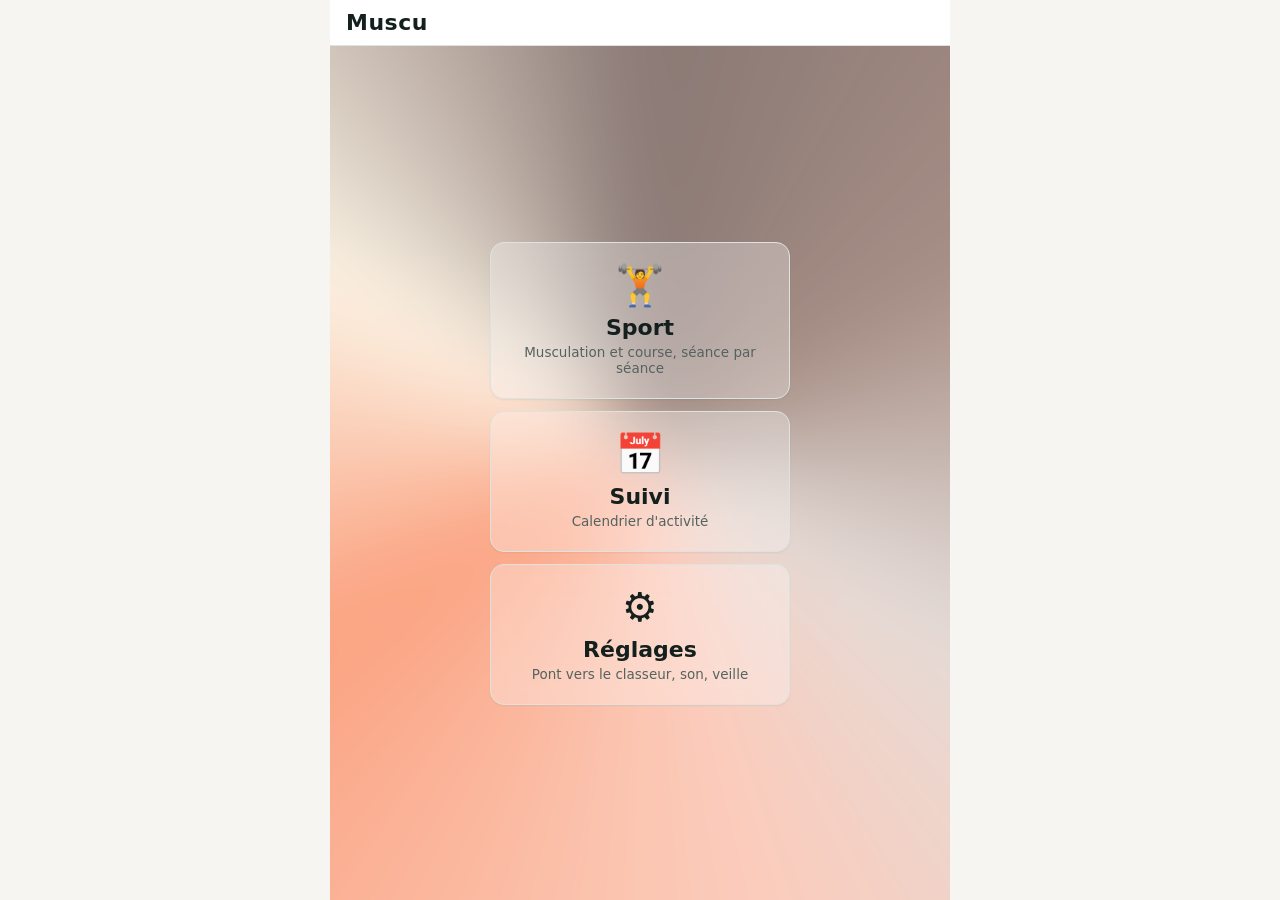
==== index.html @ 0eac5add "Fond vivant sur Sport/Suivi/Reglages, bouton sync anime, rest-pause, vibration validation, renommage" ====
<!DOCTYPE html>
<html lang="fr">
<head>
<meta charset="utf-8">
<meta name="viewport" content="width=device-width, initial-scale=1, viewport-fit=cover, user-scalable=no">
<meta name="theme-color" content="#f6f5f2">
<meta name="mobile-web-app-capable" content="yes">
<meta name="apple-mobile-web-app-status-bar-style" content="black-translucent">
<title>Séance</title>
<link rel="manifest" href="manifest.webmanifest">
<link rel="icon" href="icones/icone.svg" type="image/svg+xml">
<link rel="apple-touch-icon" href="icones/icone-192.png">
<link rel="stylesheet" href="css/style.css">
</head>
<body>

<!-- Menu principal : Sport, Suivi ou Réglages (demande de l'utilisateur le
     16 septembre 2026, Réglages ajouté en troisième carte le 18 septembre
     2026 à la place de l'engrenage). -->
<section id="ecran-menu" class="ecran actif">
  <!-- Fond vivant (22 septembre 2026, demande de l'utilisateur, technique
       reprise d'un CodePen : conic-gradient flouté en rotation lente) : voir
       .fond-vivant dans css/style.css. -->
  <div class="fond-vivant" aria-hidden="true"></div>
  <header class="entete-accueil">
    <h1>Muscu</h1>
  </header>
  <ul class="liste-menu">
    <li><button id="bouton-menu-sport" class="carte-menu">
      <span class="carte-menu-icone" aria-hidden="true">&#127947;&#65039;</span>
      <span class="carte-menu-nom">Sport</span>
      <span class="carte-menu-detail">Musculation et course, séance par séance</span>
    </button></li>
    <li><button id="bouton-menu-suivi" class="carte-menu">
      <span class="carte-menu-icone" aria-hidden="true">&#128197;</span>
      <span class="carte-menu-nom">Suivi</span>
      <span class="carte-menu-detail">Calendrier d'activité</span>
    </button></li>
    <li><button id="bouton-menu-reglages" class="carte-menu">
      <span class="carte-menu-icone" aria-hidden="true">&#9881;&#65039;</span>
      <span class="carte-menu-nom">Réglages</span>
      <span class="carte-menu-detail">Pont vers le classeur, son, veille</span>
    </button></li>
  </ul>
</section>

<!-- Sport : choix du jour (ancien accueil, devenu sous-menu) -->
<section id="ecran-accueil" class="ecran">
  <div class="fond-vivant" aria-hidden="true"></div>
  <header class="barre">
    <button id="bouton-sport-retour" class="icone" aria-label="Retour">&#8592;</button>
    <div class="barre-titre"><span>Sport</span></div>
    <span class="icone" aria-hidden="true"></span>
  </header>

  <!-- Séances en cours : une ligne par jour commencé, chacune avec son propre
       abandon. Reprendre se fait en touchant la carte du jour plus bas. -->
  <div id="reprise" class="reprise" hidden>
    <p class="reprise-titre">Séances en cours</p>
    <div id="reprise-liste"></div>
  </div>

  <ul id="liste-jours" class="liste-jours"></ul>

  <div class="pied-accueil">
    <p id="etat-sync" class="etat-sync"></p>
    <button id="bouton-historique" class="discret">Séances enregistrées</button>
  </div>
</section>

<!-- Suivi : petit menu à six entrées (16 septembre 2026, devenu trop
     grand pour tenir empilé sur un seul écran une fois le sommeil ajouté). -->
<section id="ecran-suivi" class="ecran">
  <div class="fond-vivant" aria-hidden="true"></div>
  <header class="barre">
    <button id="bouton-suivi-retour" class="icone" aria-label="Retour">&#8592;</button>
    <div class="barre-titre"><span>Suivi</span></div>
    <span class="icone" aria-hidden="true"></span>
  </header>
  <ul class="liste-menu liste-menu-petite">
    <li><button id="bouton-suivi-calendrier" class="carte-menu carte-menu-petite">
      <span class="carte-menu-icone" aria-hidden="true">&#128197;</span>
      <span class="carte-menu-nom">Calendrier</span>
    </button></li>
    <li><button id="bouton-suivi-etat" class="carte-menu carte-menu-petite">
      <span class="carte-menu-icone" aria-hidden="true">&#128170;</span>
      <span class="carte-menu-nom">État musculaire</span>
    </button></li>
    <li><button id="bouton-suivi-sommeil" class="carte-menu carte-menu-petite">
      <span class="carte-menu-icone" aria-hidden="true">&#127769;</span>
      <span class="carte-menu-nom">Sommeil</span>
    </button></li>
    <li><button id="bouton-suivi-mensurations" class="carte-menu carte-menu-petite">
      <span class="carte-menu-icone" aria-hidden="true">&#128207;</span>
      <span class="carte-menu-nom">Mensurations</span>
    </button></li>
    <li><button id="bouton-suivi-course" class="carte-menu carte-menu-petite">
      <span class="carte-menu-icone" aria-hidden="true">&#127939;</span>
      <span class="carte-menu-nom">Évolution course</span>
    </button></li>
    <li><button id="bouton-suivi-tonnage" class="carte-menu carte-menu-petite">
      <span class="carte-menu-icone" aria-hidden="true">&#128202;</span>
      <span class="carte-menu-nom">Surcharge progressive</span>
    </button></li>
    <!-- Septième entrée, ajoutée le 17 septembre 2026 (demande de
         l'utilisateur) : envoyer une remarque libre sans passer par un
         exercice ou une fin de séance, seuls endroits qui le permettaient
         jusque-là. Voir #ecran-remarque plus bas. -->
    <li><button id="bouton-suivi-remarque" class="carte-menu carte-menu-petite">
      <span class="carte-menu-icone" aria-hidden="true">&#128172;</span>
      <span class="carte-menu-nom">Remarque</span>
    </button></li>
  </ul>
</section>

<!-- Calendrier : voir rendreCalendrier() dans js/app.js. -->
<section id="ecran-calendrier" class="ecran">
  <header class="barre">
    <button id="bouton-calendrier-retour" class="icone" aria-label="Retour">&#8592;</button>
    <div class="barre-titre"><span>Calendrier</span></div>
    <span class="icone" aria-hidden="true"></span>
  </header>
  <main class="corps">
    <p class="suivi-legende">Type de la première séance enregistrée ce jour-là.</p>
    <div id="calendrier"></div>
  </main>
</section>

<!-- État musculaire, gadget indicatif (pas une mesure) : voir
     rendreEtatMusculaire() dans js/app.js. -->
<section id="ecran-etat-musculaire" class="ecran">
  <header class="barre">
    <button id="bouton-etat-retour" class="icone" aria-label="Retour">&#8592;</button>
    <div class="barre-titre"><span>État musculaire</span></div>
    <span class="icone" aria-hidden="true"></span>
  </header>
  <main class="corps">
    <p class="suivi-legende">Indicatif : récupération forfaitaire depuis la dernière série, pas une mesure.</p>
    <div id="mannequin"></div>
    <div id="mannequin-liste" class="mannequin-liste"></div>
  </main>
</section>

<!-- Sommeil : frise de la nuit en cours de saisie, raisons d'insomnie,
     repères de la journée, vue du mois. Voir rendreSommeil() dans
     js/app.js. Fond dégradé jour (haut) / nuit (bas) propre à cet écran,
     seul endroit de l'appli à s'écarter du fond clair général. -->
<section id="ecran-sommeil" class="ecran">
  <!-- Sans barre ni titre depuis le 17 septembre 2026 (remarque de
       l'utilisateur) : juste le retour, remonté au plus haut de l'écran
       (niveau caméra selfie) et un peu plus grand que .icone ailleurs dans
       l'application (52px contre 44px), flottant sur le dégradé plutôt que
       dans une barre opaque qui aurait coupé le fond en haut. -->
  <button id="bouton-sommeil-retour" class="icone icone-sommeil icone-sommeil-flottant" aria-label="Retour">&#8592;</button>
  <main class="corps corps-sommeil">
    <div class="sommeil-nuit-nav">
      <button id="bouton-sommeil-precedent" class="icone icone-sommeil" aria-label="Nuit précédente">&#8592;</button>
      <span id="sommeil-nuit-titre" class="sommeil-nuit-titre"></span>
      <button id="bouton-sommeil-suivant" class="icone icone-sommeil" aria-label="Nuit suivante">&#8594;</button>
    </div>

    <div id="sommeil-frise" class="sommeil-frise"></div>
    <p class="sommeil-legende">Bleu : sommeil. Toucher un créneau bascule en rouge (insomnie).</p>

    <h2 class="sommeil-sous-titre">Raisons, si insomnie</h2>
    <div id="sommeil-raisons" class="sommeil-raisons"></div>

    <h2 class="sommeil-sous-titre">La journée</h2>
    <div id="sommeil-journee" class="sommeil-journee"></div>

    <h2 class="sommeil-sous-titre">Le mois</h2>
    <div id="sommeil-mois" class="calendrier"></div>
  </main>
</section>

<!-- Mensurations : silhouette de repère, valeurs, photo du jour, comparaison
     entre deux dates. Voir rendreMensurations() dans js/app.js. -->
<section id="ecran-mensurations" class="ecran">
  <header class="barre">
    <button id="bouton-mensurations-retour" class="icone" aria-label="Retour">&#8592;</button>
    <div class="barre-titre"><span>Mensurations</span></div>
    <span class="icone" aria-hidden="true"></span>
  </header>
  <main class="corps">
    <div class="sommeil-nuit-nav">
      <button id="bouton-mensurations-precedent" class="icone" aria-label="Jour précédent">&#8592;</button>
      <span id="mensurations-date-titre" class="sommeil-nuit-titre"></span>
      <button id="bouton-mensurations-suivant" class="icone" aria-label="Jour suivant">&#8594;</button>
    </div>

    <div class="mensurations-corps">
      <!-- Mannequin réaliste (17 septembre 2026, voir MANNEQUIN_AVANT/ARRIERE
           dans js/app.js), avant (repères de mesure) et arrière (silhouette
           seule, la vue de dos demandée par l'utilisateur n'ayant pas de
           mesure qui lui soit propre) rempli par rendreMensurations(). -->
      <div class="mannequin-paire">
        <div class="mannequin-vue">
          <p class="mannequin-vue-titre">Avant</p>
          <div id="mensurations-mannequin-avant"></div>
        </div>
        <div class="mannequin-vue">
          <p class="mannequin-vue-titre">Arrière</p>
          <div id="mensurations-mannequin-arriere"></div>
        </div>
      </div>

      <div id="mensurations-champs" class="mensurations-champs"></div>
    </div>

    <h2 class="suivi-titre">Photo du jour</h2>
    <div id="mensurations-photo" class="mensurations-photo"></div>
    <input id="mensurations-photo-fichier" type="file" accept="image/*" capture="user" hidden>

    <h2 class="suivi-titre">Comparer</h2>
    <div class="mensurations-comparer-choix">
      <select id="mensurations-avant"></select>
      <span aria-hidden="true">&#8594;</span>
      <select id="mensurations-apres"></select>
    </div>
    <div id="mensurations-slider" class="mensurations-slider" hidden>
      <img id="mensurations-slider-avant" alt="Avant">
      <div id="mensurations-slider-apres-bloc" class="mensurations-slider-apres-bloc">
        <img id="mensurations-slider-apres" alt="Après">
      </div>
      <div id="mensurations-slider-poignee" class="mensurations-slider-poignee"></div>
      <div id="mensurations-slider-stats" class="mensurations-slider-stats" hidden></div>
    </div>
    <p id="mensurations-comparer-vide" class="suivi-legende">Il faut une photo à deux dates différentes pour comparer.</p>
  </main>
</section>

<!-- Évolution course : allure (vitesse) et distance par type de sortie,
     dans le temps. Voir rendreEvolutionCourse() dans js/app.js. -->
<section id="ecran-course-evolution" class="ecran">
  <header class="barre">
    <button id="bouton-course-evolution-retour" class="icone" aria-label="Retour">&#8592;</button>
    <div class="barre-titre"><span>Évolution course</span></div>
    <span class="icone" aria-hidden="true"></span>
  </header>
  <main class="corps">
    <p class="suivi-legende">Premier passage de chaque sortie enregistrée sur le téléphone, tous jours de course confondus (J2 et J6 sont le même entraînement).</p>
    <div id="course-evolution-types" class="footing-types"></div>
    <div id="course-evolution-corps"></div>
  </main>
</section>

<!-- Surcharge progressive par muscle (« Tonnage par muscle » jusqu'au
     17 septembre 2026, voir rendreTonnageMuscles() dans js/app.js) :
     mannequin cliquable, même mannequin de face que l'État musculaire, mais
     coloré par écart de charge plutôt que par récupération. -->
<section id="ecran-tonnage-muscles" class="ecran">
  <header class="barre">
    <button id="bouton-tonnage-muscles-retour" class="icone" aria-label="Retour">&#8592;</button>
    <div class="barre-titre"><span>Surcharge progressive</span></div>
    <span class="icone" aria-hidden="true"></span>
  </header>
  <main class="corps">
    <p class="suivi-legende">Écart de charge × répétitions sur la première série de travail, entre le début et la fin de la période. Toucher une zone pour le détail par exercice.</p>
    <!-- Fenêtre choisie plutôt que fixée à 7 jours (demande de l'utilisateur
         le 17 septembre 2026) : sur un programme hebdomadaire, une zone
         entraînée une fois par semaine (jambes) tombait souvent hors d'une
         fenêtre de 7 jours pile et s'affichait à tort comme jamais
         travaillée. Voir tonnagePeriodeJours dans js/app.js. Classe dédiée
         plutôt que .type-course/.footing-types (même style, voir
         .periode-toggle dans style.css) : statiques dès le chargement de la
         page contrairement aux .type-course des écrans de footing/évolution
         course (peuplés par JS au premier rendu de leur écran), les
         partager aurait décalé l'index de tout sélecteur global
         `.type-course` déjà écrit dans tests/test_app.py. -->
    <div id="tonnage-periode" class="periode-toggle" role="group" aria-label="Période">
      <button type="button" class="periode-bouton" data-jours="30">1 mois</button>
      <button type="button" class="periode-bouton" data-jours="182">6 mois</button>
    </div>
    <div id="tonnage-mannequin"></div>
    <div id="tonnage-liste" class="mannequin-liste"></div>
    <div id="tonnage-detail"></div>
  </main>
</section>

<!-- Remarque libre depuis le menu Suivi, ajoutée le 17 septembre 2026
     (demande de l'utilisateur) : mêmes destination (onglet Remarques du
     classeur) et lecture (outils/lire_remarques.py) que la remarque de fin
     de séance (#fin-remarque), mais sans passer par un exercice ni une
     séance entière. Voir rendreRemarque()/envoyerRemarqueSuivi() dans
     js/app.js. -->
<section id="ecran-remarque" class="ecran">
  <header class="barre">
    <button id="bouton-remarque-retour" class="icone" aria-label="Retour">&#8592;</button>
    <div class="barre-titre"><span>Remarque</span></div>
    <span class="icone" aria-hidden="true"></span>
  </header>
  <main class="corps">
    <p class="suivi-legende">Une question, une gêne, une idée pour la prochaine mise à jour : à envoyer directement, sans attendre une séance.</p>
    <label class="champ-large">
      <span>Remarque</span>
      <textarea id="remarque-suivi-champ" class="consigne-champ" rows="5" placeholder="Ce que vous voulez signaler."></textarea>
    </label>
    <button id="bouton-remarque-suivi-envoyer" class="principal grand">Envoyer</button>
    <p id="remarque-suivi-statut" class="message"></p>
  </main>
</section>

<!-- Écran d'ouverture d'une séance de musculation neuve : échauffement et
     conseils avant d'entrer dans le premier exercice (demande de
     l'utilisateur le 16 septembre 2026). Le chrono de séance démarre déjà en
     arrière-plan (demarrerChronoSeance, appelée par commencer()) mais n'est
     pas affiché ici. Sauté à la reprise d'une séance déjà commencée : voir
     commencer() dans js/app.js. -->
<section id="ecran-demarrage" class="ecran">
  <header class="barre">
    <button id="bouton-demarrage-retour" class="icone" aria-label="Retour">&#8592;</button>
    <div class="barre-titre"><span id="demarrage-jour"></span></div>
    <span class="icone" aria-hidden="true"></span>
  </header>
  <main class="corps">
    <h2 id="demarrage-nom" class="demarrage-nom"></h2>
    <div id="demarrage-echauffement" class="echauffement-jour">
      <p class="echauffement-titre">Échauffement, environ 5 min</p>
      <ol id="demarrage-echauffement-liste"></ol>
    </div>
    <button id="bouton-demarrage-commencer" class="principal grand">Commencer</button>
  </main>
</section>

<!-- Séance : un exercice, plein écran -->
<section id="ecran-seance" class="ecran">
  <header class="barre">
    <button id="bouton-quitter" class="icone" aria-label="Retour">&#8592;</button>
    <div class="barre-titre">
      <span id="seance-jour"></span>
      <span id="seance-progression" class="compteur"></span>
    </div>
    <button id="bouton-terminer" class="icone" aria-label="Terminer">&#10003;</button>
  </header>

  <div id="jauge" class="jauge"><div id="jauge-remplie"></div></div>
  <!-- L'estimation grossière du temps restant ("~Xmin restant", texte) a cédé
       la place le 17 septembre 2026 (demande de l'utilisateur) à une jauge
       pilule : même composant que celle de la minuterie de repos
       (.jauge-pilule), mais ici c'est la progression totale de la séance
       (proportionFaite(), la même valeur que #jauge-remplie juste au-dessus,
       en plus visible) — pas le temps de repos, précision explicite de
       l'utilisateur pour ne pas confondre les deux jauges pilule de l'écran.
       Voir rendreJauge() dans js/app.js. Masquée hors musculation (footing,
       gainage), où la notion de séries totales n'a pas de sens. -->
  <div id="ligne-progression" class="ligne-progression" hidden>
    <span class="jauge-pilule jauge-pilule-seance" aria-hidden="true">
      <span id="jauge-seance-remplissage" class="jauge-pilule-remplissage jauge-pilule-remplissage-accent"></span>
    </span>
    <span><span class="jauge-chrono-label">Séance</span> <span id="jauge-chrono"></span></span>
  </div>

  <main class="corps">
    <!-- Minuteur de la séance de gainage et du farmer walk des footings : il
         compte la tenue en cours (45 s, interruptible) puis le repos. Un appui
         l'arrête. Voir lancerMinuteurGainage() dans js/app.js. -->
    <div id="gainage-chrono" class="minuterie gainage-chrono" hidden>
      <span id="gainage-chrono-libelle"></span>
      <span id="gainage-chrono-chiffres" class="minuterie-chiffres">0:45</span>
    </div>

    <div id="bloc-muscu">
      <!-- Le bouton vert d'origine reste dans le DOM (majChronoSeance() le
           tient encore à jour) mais masqué depuis le 16 septembre 2026,
           demande de l'utilisateur : son chiffre fait doublon avec
           #jauge-chrono, qui l'affiche déjà juste au-dessus. Le geste
           pause/reprise (basculerChronoSeance) est repris par
           #ligne-progression, voir plus haut et brancher() dans js/app.js. -->
      <div class="ligne-titre">
        <h2 id="exo-nom"></h2>
        <button id="chrono-seance-demarrer" class="chrono-seance vert" type="button"
                aria-label="Démarrer le chronomètre de séance" hidden>
          <span class="chrono-seance-icone">&#9654;</span>
          <span id="chrono-seance-temps" class="chrono-seance-temps"></span>
        </button>
      </div>

      <!-- Illustration par exercice (17 septembre 2026), voir
           rendreImageExercice() dans js/app.js : masquée quand l'exercice
           n'a pas d'entrée dans IMAGES_EXERCICES. -->
      <div id="exo-image-bloc" class="exo-image-bloc" hidden>
        <img id="exo-image" class="exo-image" alt="">
        <span id="exo-image-generique" class="exo-image-badge" hidden>Photo générique</span>
      </div>

      <div class="etiquettes">
        <span id="exo-muscle" class="etiquette"></span>
        <span id="exo-prescription" class="etiquette"></span>
        <span id="exo-rir" class="etiquette"></span>
      </div>

      <!-- Consigne et minuterie de récupération côte à côte. La minuterie
           reste toujours visible depuis le 12 septembre 2026, en
           transparence (.inactif) quand aucun repos n'est lancé : un appui
           dessus dans cet état lance un repos manuel (utile sur les
           unilatéraux, entre les deux côtés) ; un appui pendant qu'elle
           tourne passe à la suite. Voir minuterieTerminee() et
           lancerMinuterie() dans js/app.js. -->
      <div class="ligne-consigne">
        <details id="exo-consigne-bloc" class="consigne" open>
          <summary>Consigne technique</summary>
          <p id="exo-consigne"></p>
          <textarea id="exo-consigne-champ" class="consigne-champ" rows="3" hidden></textarea>
          <div class="consigne-boutons">
            <button id="bouton-consigne-modifier" class="discret" type="button">Modifier</button>
            <button id="bouton-consigne-enregistrer" class="discret" type="button" hidden>Enregistrer</button>
            <button id="bouton-consigne-annuler" class="discret" type="button" hidden>Annuler</button>
          </div>
        </details>

        <!-- Chiffre plutôt que pilule depuis le 17 septembre 2026 (retour en
             arrière demandé par l'utilisateur, « décompte comme au
             début ») : voir battre() dans js/app.js. La pilule reste seule
             en plein écran (#minuterie-plein-ecran), pas visée par la
             demande. -->
        <div id="minuterie" class="minuterie inactif">
          <span id="minuterie-chiffres" class="minuterie-chiffres"></span>
        </div>
      </div>

      <div class="tableau-titres">
        <span class="col-saisie">Charge</span>
        <span class="col-saisie">Reps</span>
        <span class="col-rir">RIR</span>
        <span class="col-suppr"></span>
        <span class="col-suppr"></span>
      </div>
      <ol id="series" class="series"></ol>

      <button id="bouton-serie" class="ajouter">+ Ajouter une série</button>

      <div class="tonnage">
        <span>Tonnage <strong id="tonnage-actuel">0</strong></span>
        <span id="tonnage-compare" class="compare"></span>
      </div>
    </div>

    <div id="bloc-footing" hidden>
      <h2 id="footing-nom">Footing</h2>

      <div id="footing-types" class="footing-types"></div>

      <div id="echauffement-footing" class="echauffement-jour">
        <p class="echauffement-titre">Avant de partir</p>
        <ol id="echauffement-footing-liste"></ol>
      </div>

      <!-- Un ou plusieurs passages du type choisi, chacun avec ses propres
           chiffres (demande de l'utilisateur le 8 septembre 2026 : pouvoir
           faire plusieurs passages en Incliné à des charges différentes dans
           la même séance). Rempli par rendreCyclesCourse() dans js/app.js. -->
      <div id="footing-cycles"></div>
      <button id="bouton-cycle-ajouter" class="ajouter" type="button">+ Ajouter un passage</button>
    </div>

    <!-- Séance de gainage optionnelle, depuis le 11 septembre 2026 : quatre
         catégories, un mouvement au choix dans chacune. Rempli par
         rendreSeanceGainage() dans js/app.js, à partir de CATEGORIES_GAINAGE. -->
    <div id="bloc-gainage" hidden>
      <h2>Gainage</h2>
      <p class="gainage-legende">Interférence avec les muscles de la course. Vert : faible. Rouge : élevée.</p>
      <div class="gainage-degrade" aria-hidden="true"></div>
      <p class="gainage-note">Arrêter la série dès que la position se dégrade, pas à la brûlure ni à la fin du minuteur : 20 secondes correctes valent mieux que 45 avec le dos creusé. Progression : 2 à 3 semaines aux valeurs de départ, puis 5 à 10 s de plus sur les tenues, 2 répétitions de plus sur le reste, charge ou distance sur le farmer walk.</p>
      <div class="gainage-duree-reglage">
        <span>Durée de tenue</span>
        <button id="gainage-duree-moins" type="button" class="icone" aria-label="Réduire la durée de tenue">&minus;</button>
        <span id="gainage-duree-valeur"></span>
        <button id="gainage-duree-plus" type="button" class="icone" aria-label="Augmenter la durée de tenue">+</button>
      </div>
      <div id="gainage-categories"></div>
    </div>
  </main>

  <nav class="navigation">
    <button id="bouton-precedent" class="nav">&#8592; Exercice</button>
    <button id="bouton-suivant" class="nav">Exercice &#8594;</button>
  </nav>
</section>

<!--
  Champ d'amorce du clavier virtuel. Permanent dans le DOM depuis le
  chargement, invisible mais focusable : c'est lui qu'on focalise en premier
  au sein d'un geste utilisateur pour faire ouvrir le clavier, avant de passer
  la main au vrai champ de saisie. Voir focaliserProchaineSerie dans app.js.
  Ne jamais lui mettre display:none ni visibility:hidden, qui le rendraient
  infocusable et annuleraient tout le mécanisme.
-->
<input id="amorce-clavier" class="amorce-clavier" type="text"
       inputmode="decimal" tabindex="-1" aria-hidden="true">

<!-- Vague de couleur au démarrage d'une séance, demande de l'utilisateur le
     16 septembre 2026 : voir lancerAnimationDemarrage() dans js/app.js. -->
<div id="vague-demarrage" class="vague-demarrage" aria-hidden="true"></div>

<!-- Écart de tonnage avec la même série la semaine passée, affiché 2 s après
     chaque série validée (demande de l'utilisateur le 16 septembre 2026) :
     voir afficherComparaisonTonnage() dans js/app.js. -->
<div id="comparaison-tonnage" class="comparaison-tonnage" hidden></div>

<!-- Minuterie de récupération plein écran, reprise le 16 septembre 2026
     (abandonnée le 27 août 2026 faute de tenir sous le clavier virtuel une
     fois ouvert). Ne remplace #minuterie que sur les 80% premiers d'un
     repos actif : le bandeau compact reprend la main dans les 20% de temps
     restant (préparer la série suivante avant la fin, sans attendre le
     dernier moment) et reste seul visible en transparence hors de tout
     repos, pour garder le geste qui en lance un manuel sur un unilatéral.
     Voir lancerMinuterie(), battre() et minuterieTerminee() dans
     js/app.js. -->
<div id="minuterie-plein-ecran" class="minuterie-plein-ecran" hidden>
  <!-- Anneau qui se réduit (18 septembre 2026, demande de l'utilisateur :
       « pas en rouge, en vert dégradé progressif », « schéma de montre
       cercle qui se réduit ») : remplace l'ancienne jauge pilule linéaire.
       Le chiffre ordinaire et celui du bilan partagent le même cercle,
       jamais visibles ensemble (rendreBilanMinuterie() bascule l'un contre
       l'autre) — voir battre() dans js/app.js pour l'anneau lui-même. -->
  <div class="minuterie-cercle">
    <svg class="minuterie-anneau" viewBox="0 0 100 100" aria-hidden="true">
      <defs>
        <linearGradient id="degrade-repos-plein" x1="0%" y1="100%" x2="100%" y2="0%">
          <stop offset="0%" class="anneau-arret-fin"></stop>
          <stop offset="100%" class="anneau-arret-debut"></stop>
        </linearGradient>
      </defs>
      <circle class="minuterie-anneau-fond" cx="50" cy="50" r="45"></circle>
      <circle id="minuterie-plein-ecran-anneau-progres" class="minuterie-anneau-progres"
              cx="50" cy="50" r="45" stroke="url(#degrade-repos-plein)"></circle>
    </svg>
    <p id="minuterie-plein-ecran-chiffres" class="minuterie-chiffres-cercle"></p>
    <p id="minuterie-bilan-chiffres" class="minuterie-chiffres-cercle" hidden></p>
  </div>
  <div id="minuterie-plein-ecran-bilan" class="minuterie-bilan" hidden>
    <p id="minuterie-bilan-tonnage" class="minuterie-bilan-tonnage" hidden></p>
    <p id="minuterie-bilan-suivant" class="minuterie-bilan-suivant" hidden></p>
    <p id="minuterie-bilan-consigne" class="minuterie-bilan-consigne" hidden></p>
  </div>
</div>

<!-- Fin de séance -->
<section id="ecran-fin" class="ecran">
  <header class="barre">
    <button id="bouton-fin-retour" class="icone" aria-label="Retour">&#8592;</button>
    <div class="barre-titre"><span>Séance terminée</span></div>
    <span class="icone"></span>
  </header>
  <main class="corps">
    <div id="fin-resume" class="resume"></div>

    <!-- Remarque libre de fin de séance, ajoutée le 8 septembre 2026 : elle
         part dans le classeur avec la séance (onglet Remarques), pour que le
         développeur la lise en dehors de l'application et en tienne compte
         dans les évolutions. Liée à seance.remarque, enregistrée à la frappe
         comme le reste de la séance en cours. -->
    <label class="champ-large">
      <span>Remarques</span>
      <textarea id="fin-remarque" class="consigne-champ" rows="3" placeholder="Douleur, gêne, idée d'amélioration, ce que vous voulez signaler pour la prochaine mise à jour de l'application."></textarea>
    </label>

    <!-- Blessure du jour, ajoutée le 9 septembre 2026 : elle part dans une
         page à part du classeur (onglet Blessures), avec la date, la série
         concernée et sa description. Distincte de la remarque, qui s'adresse
         au développeur : celle-ci suit le corps dans le temps. La liste des
         exercices de la séance est proposée en suggestions, sans interdire
         d'écrire autre chose (une douleur peut ne tenir à aucune série). -->
    <label class="champ-large">
      <span>Blessure ou douleur</span>
      <input id="fin-blessure-serie" list="fin-blessure-exercices" type="text"
             placeholder="Série concernée, par exemple Curl marteau série 3">
      <datalist id="fin-blessure-exercices"></datalist>
      <textarea id="fin-blessure-texte" class="consigne-champ" rows="2" placeholder="Ce que vous avez ressenti, où, à quel moment. Laissez vide s'il n'y a rien à signaler."></textarea>
    </label>

    <!-- Signale les exercices restés sans aucune série validée, sans jamais
         empêcher l'envoi : une séance écourtée est une séance, et l'oubli
         d'un exercice se voit mieux ici qu'une fois le classeur rempli.
         Rempli par preparerEcranFin() dans js/app.js. -->
    <p id="fin-alerte" class="alerte-incomplete" hidden></p>

    <!-- Bouton animé (23 septembre 2026, demande de l'utilisateur, lien
         CodePen fourni — "download button animation" de Denis Pasko) :
         technique reprise (anneau qui tourne pendant l'envoi, coche à la
         fin), pas le code lui-même, qui dépend de GSAP et de plusieurs
         plugins payants (CustomEase, DrawSVG) incompatibles avec une PWA
         hors ligne sans build. Voir .bouton-sync dans css/style.css et
         enregistrerEtSynchroniser() dans js/app.js pour la bascule des
         classes .envoi/.envoye. -->
    <button id="bouton-enregistrer" type="button" class="bouton-sync">
      <span class="bouton-sync-cercle" aria-hidden="true">
        <svg class="bouton-sync-anneau" viewBox="0 0 40 40">
          <circle class="bouton-sync-anneau-trace" cx="20" cy="20" r="16"></circle>
        </svg>
        <span class="bouton-sync-icone">&#8595;</span>
        <span class="bouton-sync-check">&#10003;</span>
      </span>
      <span id="bouton-enregistrer-texte" class="bouton-sync-texte">Synchronisation</span>
    </button>
    <p id="fin-message" class="message"></p>
  </main>
</section>

<!-- Réglages -->
<section id="ecran-reglages" class="ecran">
  <div class="fond-vivant" aria-hidden="true"></div>
  <header class="barre">
    <button id="bouton-reglages-retour" class="icone" aria-label="Retour">&#8592;</button>
    <div class="barre-titre"><span>Réglages</span></div>
    <span class="icone"></span>
  </header>
  <main class="corps">
    <label class="champ-large">
      <span>Adresse du pont vers le classeur</span>
      <input id="reglage-pont" type="url" inputmode="url" placeholder="https://script.google.com/macros/s/.../exec">
      <small>Déployez <code>appsscript/Code.gs</code> depuis le classeur, puis collez ici l'adresse du déploiement.</small>
    </label>
    <label class="champ-large">
      <span>Mot de passe du pont</span>
      <input id="reglage-secret" type="text" autocomplete="off" placeholder="celui inscrit dans le script">
    </label>
    <label class="champ-large">
      <span>Dégradé de l'accueil</span>
      <select id="reglage-degrade-accueil">
        <option value="desert">Desert Bloom</option>
        <option value="horizon">Horizon Shift</option>
        <option value="voltage">Quiet Voltage</option>
        <option value="filtered">Filtered Reality</option>
        <option value="cosmic">Cosmic Ink</option>
      </select>
    </label>
    <label class="bascule">
      <input id="reglage-son" type="checkbox" checked>
      <span>Signal sonore en fin de récupération</span>
    </label>
    <label class="bascule">
      <input id="reglage-vibration" type="checkbox" checked>
      <span>Vibration en fin de récupération</span>
    </label>
    <label class="bascule">
      <input id="reglage-notification" type="checkbox">
      <span>Notification système en fin de récupération
        <small>Pour l'entendre même hors de l'application (écran verrouillé,
        autre appli ouverte). Demande une autorisation à part.</small>
      </span>
    </label>
    <label class="bascule">
      <input id="reglage-veille" type="checkbox" checked>
      <span>Garder l'écran allumé pendant la séance</span>
    </label>
    <label class="bascule">
      <input id="reglage-clavier-recup" type="checkbox" checked>
      <span>Garder le clavier ouvert pendant la récupération
        <small>Seule façon d'être prêt à saisir dès la fin du compte à rebours,
        mais le clavier occupe le bas de l'écran pendant tout le repos.</small>
      </span>
    </label>
    <button id="bouton-tester-pont" class="discret">Tester le pont</button>
    <p id="reglages-message" class="message"></p>
    <hr>
    <button id="bouton-exporter" class="discret">Exporter les séances (JSON)</button>
    <button id="bouton-nettoyer-historique" class="discret">Ne garder que les séances d'aujourd'hui</button>
    <p class="note" id="note-programme"></p>
  </main>
</section>

<!-- Historique -->
<section id="ecran-historique" class="ecran">
  <header class="barre">
    <button id="bouton-historique-retour" class="icone" aria-label="Retour">&#8592;</button>
    <div class="barre-titre"><span>Séances enregistrées</span></div>
    <span class="icone"></span>
  </header>
  <main class="corps">
    <div id="liste-historique"></div>
  </main>
</section>

<script src="js/app.js"></script>
</body>
</html>
---- css/style.css ----
/* Interface de salle, mode clair depuis le 16 septembre 2026 (demande de
   l'utilisateur, direction "sortie standard" du protocole impeccable.style,
   barre de finition Strava — voir PRODUCT.md, Brand Commitments) : neutres
   chauds plutôt que blanc pur, un seul accent teal repris de l'identité
   existante, cibles larges pour des doigts moites, chiffres lisibles à bout
   de bras posé au sol. Remplace le fond sombre d'origine ; tout le contraste
   ci-dessous est mesuré (WCAG) contre ces trois fonds précisément, jamais
   estimé à l'œil. */

:root {
  --fond: #f6f5f2;
  --fond-carte: #ffffff;
  --fond-champ: #eef0ee;
  --trait: #dde3e0;
  --texte: #14201d;
  --texte-faible: #55625f;
  /* Palette d'accent retouchée le 17 septembre 2026 (demande de l'utilisateur,
     "plus clair, moins saturé", déclenchée par l'État musculaire mais
     appliquée à l'ensemble : toutes les couleurs vives ci-dessous passent par
     les mêmes variables). Saturation -16, luminosité +1,5 à +6 selon la marge
     disponible sur chacune : au-delà, au moins une des trois teintes tombait
     sous le seuil WCAG AA (4,5:1) contre l'un des trois fonds de
     l'application (--fond, --fond-carte, --fond-champ, le plus sombre des
     trois et donc le plus contraignant) — la palette d'origine était déjà
     calculée au plus juste, tout adoucissement supplémentaire s'y heurte.
     Marge de sécurité gardée : ≥ 4,55:1 partout, pas seulement ≥ 4,5. */
  --accent: #226059;
  --accent-clair: #1d7871;
  --hausse: #307940;
  --baisse: #9b5e22;
  --danger: #ba3e36;
  /* Fond de la minuterie de repos, vert depuis le 18 septembre 2026 (demande
     de l'utilisateur : « il ne doit pas être en rouge, mais en vert ») :
     avant cette date, un bordeaux dédié (voir le commit "Minuterie rouge
     pleine taille" puis « différencie les deux rouges », 17 septembre 2026)
     distinguait le repos de --danger, mélangés à l'origine sur un même
     rouge. Même besoin de distinction, résolu autrement : le vert ne
     partage déjà aucune des teintes d'alerte de l'application. Contraste
     texte blanc : 7,9:1. */
  --repos: #1d5c3a;
  /* Anneau qui se réduit sur le repos plein écran, même jour, même demande
     (« vert dégradé progressif », « cercle qui se réduit ») : deux verts
     plus vifs que le fond `--repos` pour rester lisibles dessus, en
     dégradé le long du tracé plutôt qu'une teinte plate. Décoratif, sans
     texte dessus : pas de contrainte WCAG à calculer ici. */
  --repos-anneau: #5fe0a0;
  --repos-anneau-fin: #2f9d63;
  /* Troisième couleur des repères de mensurations (16 septembre 2026,
     bras — torse et jambes réutilisent --accent et --baisse) : contraste
     recalculé comme le reste de la palette le 17 septembre 2026. */
  --mesure-bras: #8050cb;
  /* Échelle dédiée à l'État musculaire (17 septembre 2026, demande de
     l'utilisateur : « tu n'as pas changé les couleurs », puis « rouge
     orange-jaune et vert ») : quatre teintes pastel bien distinctes de
     --danger/--baisse/--hausse (qui restent au service des vraies alertes
     et des comparaisons), pas seulement une variante plus douce des mêmes
     trois. Texte sombre (--texte) sur les quatre plutôt que blanc : le jaune
     n'offre pas assez de contraste avec du blanc, autant garder un seul
     traitement de texte pour les quatre plutôt qu'un cas particulier.
     Contraste avec --texte : 5,6:1 (fatigue) à 14,4:1 (repos). */
  --muscu-fatigue: #e57373;
  --muscu-charge: #ffb74d;
  --muscu-recuperation: #fff176;
  --muscu-pret: #81c784;
  /* Fond des champs d'une série, selon son tonnage face à la même série la
     semaine passée (voir appliquerCouleurTonnage). Le vert reprend --hausse,
     le rouge --baisse, en lavis pâle : le texte assombri au-dessus reste le
     porteur du contraste, ce fond n'est qu'un repère visuel. RGB à la main
     (pas de rgb() imbriquant une var() dans ce moteur CSS) : à retoucher au
     prochain ajustement de --hausse/--baisse. */
  --tonnage-hausse-fond: rgba(48, 121, 64, .14);
  --tonnage-hausse-bord: rgba(48, 121, 64, .45);
  --tonnage-baisse-fond: rgba(155, 94, 34, .14);
  --tonnage-baisse-bord: rgba(155, 94, 34, .45);
  --marge: 16px;
  /* Échelle de rayons plutôt que des valeurs au cas par cas : la feuille
     mélangeait 4, 9, 12 et 20px sans logique. Angles adoucis au passage,
     le 27 août 2026. `--rayon-grand` (22px, la feuille plein écran de la
     minuterie) a disparu le même jour avec cette feuille, remplacée par un
     bandeau compact ; deux crans suffisent à ce qui reste. */
  --rayon-petit: 10px;    /* champs de saisie, petits boutons */
  --rayon: 14px;          /* cartes, boutons pleine largeur */
  --rayon-plein: 999px;   /* pastilles */
  /* Une seule transition existait dans toute l'application (la jauge de
     progression). Assez rapide pour ne pas retarder un geste en salle, mais
     de quoi éviter les changements d'état abrupts. */
  --transition: .15s ease;
}

* { box-sizing: border-box; -webkit-tap-highlight-color: transparent; }

html, body {
  margin: 0;
  height: 100%;
  background: var(--fond);
  color: var(--texte);
  font-family: system-ui, -apple-system, "Segoe UI", Roboto, sans-serif;
  overscroll-behavior: none;
}

body { display: flex; flex-direction: column; }

.ecran { display: none; flex-direction: column; height: 100%; }
.ecran.actif { display: flex; }

/* ---------- Barres ---------- */

.barre, .entete-accueil {
  display: flex;
  align-items: center;
  gap: 8px;
  padding: calc(env(safe-area-inset-top) + 10px) var(--marge) 10px;
  background: var(--fond-carte);
  border-bottom: 1px solid var(--trait);
  flex: none;
}

.entete-accueil { justify-content: space-between; }
.entete-accueil h1 { font-size: 22px; margin: 0; letter-spacing: .5px; }

.barre-titre {
  flex: 1;
  display: flex;
  align-items: baseline;
  justify-content: center;
  gap: 10px;
  font-weight: 600;
  font-size: 15px;
  min-width: 0;
}

.barre-titre span:first-child {
  overflow: hidden;
  text-overflow: ellipsis;
  white-space: nowrap;
}

.compteur { color: var(--texte-faible); font-variant-numeric: tabular-nums; font-weight: 500; }

.icone {
  flex: none;
  width: 44px;
  height: 44px;
  border: 0;
  border-radius: var(--rayon);
  background: transparent;
  color: var(--texte);
  font-size: 22px;
  line-height: 1;
  cursor: pointer;
}
.icone:active { background: var(--fond-champ); }

.jauge { height: 3px; background: var(--trait); flex: none; }
#jauge-remplie { height: 100%; width: 0; background: var(--accent-clair); transition: width .25s; }

.ligne-progression {
  display: flex;
  align-items: center;
  /* Espace avant "Séance" égal à la marge de gauche (demande de
     l'utilisateur le 18 septembre 2026, « bulle plus grande, jusqu'à
     séance, avec le même espace que sa distance avec le bord gauche ») :
     `justify-content: space-between` laissait tout l'espace restant vide
     entre la pilule (largeur fixe) et le texte, plutôt que de le donner à
     la pilule elle-même. */
  gap: var(--marge);
  padding: 6px var(--marge) 8px;
  background: var(--fond-carte);
  border-bottom: 1px solid var(--trait);
  flex: none;
  font-size: 12.5px;
  color: var(--texte-faible);
  /* Toute la ligne reprend le geste pause/reprise du bouton vert masqué
     (voir index.html, brancher() dans js/app.js) : cible large plutôt que
     le seul chiffre à droite. */
  cursor: pointer;
  touch-action: manipulation;
}
.ligne-progression[hidden] { display: none; }
#jauge-chrono { font-variant-numeric: tabular-nums; font-weight: 600; color: var(--texte); }
/* Étiquette ajoutée le 17 septembre 2026 (remarque de l'utilisateur) : ce
   chiffre compte la séance entière depuis son début, pas le repos --
   confusion plausible depuis que le repos a perdu son propre chiffre au
   profit d'une jauge (voir .jauge-pilule) : ce chrono-ci devenait le seul
   nombre visible sur l'écran d'exercice. */
.jauge-chrono-label { font-weight: 400; color: var(--texte-faible); }

/* ---------- Corps défilant ---------- */

.corps {
  flex: 1;
  overflow-y: auto;
  padding: var(--marge);
  padding-bottom: 32px;
  -webkit-overflow-scrolling: touch;
}

/* ---------- Menu principal (Sport / Suivi) ---------- */

.liste-menu {
  list-style: none;
  margin: 0;
  padding: var(--marge);
  flex: 1;
  display: flex;
  flex-direction: column;
  gap: 12px;
}
/* Les deux cartes du tout premier écran (Sport / Suivi) flottaient en haut
   de tout l'espace disponible, tenu à bout de bras par `.liste-menu { flex:
   1 }` : une fois posées, il ne restait qu'un grand vide en dessous plutôt
   qu'une composition centrée. Repéré par l'utilisateur le 16 septembre
   2026. Centré sur les deux axes et resserré (300px) pour ne plus courir
   bord à bord de l'écran, plus proche des menus d'app type Strava demandés
   comme référence ; scopé à #ecran-menu pour ne pas toucher le sous-menu
   Suivi (.liste-menu-petite), qui garde volontairement sa pleine largeur.
   Centrage horizontal par marges (`margin-inline: auto`) plutôt que par
   `align-items: center` sur `.liste-menu` : à l'essai, ce dernier casse la
   largeur en pourcentage des cartes (chacune revient à sa largeur de
   contenu au lieu de 100 %, inégale entre « Sport » et « Suivi »). */
/* Dégradé dynamique de la page d'accueil, demande de l'utilisateur le
   17 septembre 2026 (vertical, dérivé doux de --fond, voir versions
   précédentes dans l'historique git), remplacé le 22 septembre 2026 par un
   « fond vivant » technique reprise d'un CodePen (Vanessa Victorino,
   "Living Palette System", conic-gradient flouté en rotation) : `.fond-
   vivant` est une couche à part plutôt qu'un `background` sur `#ecran-menu`
   lui-même, la rotation demandant un `transform` que `background-position`
   ne permet pas. `filter: blur()` adoucit tout, l'en-tête et les cartes
   restant opaques (`--fond-carte`) au-dessus : la lisibilité du texte n'est
   pas concernée, comme pour l'ancien dégradé. Coupé sous
   prefers-reduced-motion, comme le reste des animations de l'application.

   Cinq palettes du CodePen d'origine, sélectionnables, deuxième demande le
   même jour (« switch pour choisir entre les 5 propositions », défaut
   Desert Bloom) : reprises telles quelles cette fois, pas la palette
   pastel déjà en place de l'essai précédent. `--fv1` à `--fv6` par palette,
   choisies via un attribut `data-degrade` sur `<html>` plutôt qu'une
   variable unique : `.fond-vivant` n'a besoin de connaître que les six noms
   de variable, jamais les couleurs, `appliquerDegradeAccueil()` (js/app.js)
   ne fait que poser l'attribut depuis `reglages.degradeAccueil`. Premier et
   dernier arrêt du dégradé identiques (`--fv1` répété en fin de liste) pour
   que la boucle ne montre pas de couture au raccord. */
:root, [data-degrade="desert"] {
  --fv1: #3E2723; --fv2: #6D4C41; --fv3: #D7CCC8;
  --fv4: #FFAB91; --fv5: #FF7043; --fv6: #FFF3E0;
}
[data-degrade="horizon"] {
  --fv1: #0B132B; --fv2: #1C2541; --fv3: #3A506B;
  --fv4: #5BC0BE; --fv5: #F4F4F4; --fv6: #FF6B6B;
}
[data-degrade="voltage"] {
  --fv1: #1A1A1D; --fv2: #4E4E50; --fv3: #6F2232;
  --fv4: #950740; --fv5: #C3073F; --fv6: #EAEAEA;
}
[data-degrade="filtered"] {
  --fv1: #1F1D36; --fv2: #3F3351; --fv3: #864879;
  --fv4: #E9A6A6; --fv5: #F0F0F0; --fv6: #2E2E2E;
}
[data-degrade="cosmic"] {
  --fv1: #0F0F1B; --fv2: #1B1B2F; --fv3: #16213E;
  --fv4: #533483; --fv5: #E94560; --fv6: #F5F5F5;
}
/* Fond vivant étendu à Sport, Suivi et Réglages le 23 septembre 2026
   (demande de l'utilisateur : « même principe » que l'accueil, « dégradé
   couleur différente », « fond transparent organisé comme la page
   d'accueil ») : quatre écrans, quatre teintes (l'accueil garde sa
   palette choisie par l'utilisateur, les trois autres une des quatre
   palettes du CodePen restantes, fixe, pour rester visuellement
   distinctes de l'accueil et entre elles). Propriétés communes
   (géométrie, flou, échelle) regroupées sur `.fond-vivant` nu plutôt que
   répétées par écran ; seule la couleur change, voir plus bas. */
#ecran-menu, #ecran-accueil, #ecran-suivi, #ecran-reglages {
  position: relative;
  overflow: hidden;
  background: var(--fond);
}
#ecran-menu > *:not(.fond-vivant),
#ecran-accueil > *:not(.fond-vivant),
#ecran-suivi > *:not(.fond-vivant),
#ecran-reglages > *:not(.fond-vivant) { position: relative; z-index: 1; }
/* Réduit en taille pour un dégradé plus fin (23 septembre 2026, « scale
   réduit... fin ») : `scale(.55)` combiné à la rotation dans le keyframe,
   sans quoi l'animation repartirait de l'échelle 1 au premier tour.

   Dimensionné en `vmax` plutôt qu'en `inset` en pourcentage, corrigé le
   même jour (signalé par l'utilisateur : un bord clair — presque blanc,
   `--fond` — apparaissait aux coins pendant la rotation) : `inset: -25%`
   donne un carré basé sur la largeur ET la hauteur du conteneur
   séparément, plus petit que sa diagonale une fois réduit à l'échelle
   .55 — insuffisant pour couvrir les coins d'un écran de téléphone
   (portrait, très étroit) à toutes les rotations. `220vmax` (basé sur la
   plus grande dimension du viewport) donne un carré nettement plus grand
   que la diagonale de l'écran même une fois réduit, couvrant les coins
   quel que soit l'angle. */
.fond-vivant {
  position: absolute;
  top: 50%;
  left: 50%;
  width: 220vmax;
  height: 220vmax;
  margin-top: -110vmax;
  margin-left: -110vmax;
  z-index: 0;
  filter: blur(70px) saturate(120%);
  opacity: .6;
  transform: scale(.55);
}
#ecran-menu .fond-vivant {
  background: conic-gradient(from 0deg,
    var(--fv1), var(--fv2), var(--fv3), var(--fv4), var(--fv5), var(--fv6), var(--fv1));
}
/* Sport (exercices) : Horizon Shift, palette fixe (pas de switch comme
   l'accueil, non demandé ici). */
#ecran-accueil .fond-vivant {
  background: conic-gradient(from 0deg,
    #0B132B, #1C2541, #3A506B, #5BC0BE, #F4F4F4, #FF6B6B, #0B132B);
}
/* Suivi : Quiet Voltage. */
#ecran-suivi .fond-vivant {
  background: conic-gradient(from 0deg,
    #1A1A1D, #4E4E50, #6F2232, #950740, #C3073F, #EAEAEA, #1A1A1D);
}
/* Réglages : Filtered Reality. */
#ecran-reglages .fond-vivant {
  background: conic-gradient(from 0deg,
    #1F1D36, #3F3351, #864879, #E9A6A6, #F0F0F0, #2E2E2E, #1F1D36);
}
@media (prefers-reduced-motion: no-preference) {
  .fond-vivant { animation: fond-vivant-rotation 45s linear infinite; }
}
@keyframes fond-vivant-rotation {
  from { transform: scale(.55) rotate(0deg); }
  to { transform: scale(.55) rotate(360deg); }
}
#ecran-menu .liste-menu { justify-content: center; }
#ecran-menu .carte-menu { max-width: 300px; margin-inline: auto; }
/* Contenu centré sur l'icône plutôt qu'aligné à gauche (demande de
   l'utilisateur le 17 septembre 2026, "centré sur la bulle") : seules les
   deux grandes cartes du tout premier écran sont concernées, la variante
   .carte-menu-petite du sous-menu Suivi garde sa mise en page en ligne. */
#ecran-menu .carte-menu { align-items: center; text-align: center; }
/* Cartes transparentes le 23 septembre 2026 (demande de l'utilisateur),
   pour laisser voir le fond vivant tourner derrière : `--fond-carte` (blanc)
   en rgba plutôt que la variable telle quelle. 60% d'abord (alpha .4), puis
   70% (alpha .3, deuxième demande le même jour). `backdrop-filter: blur()`
   en plus, pas demandé mais nécessaire : sans lui, le texte perd toute
   lisibilité dès que le dégradé passe une teinte sombre dessous (Cosmic
   Ink, Quiet Voltage) — un flou léger adoucit le fond sans revenir à une
   carte opaque. Scopé à `#ecran-menu` : `.carte-menu-petite` du sous-menu
   Suivi, sur fond uni, n'a aucune raison d'être concernée. */
#ecran-menu .carte-menu {
  background: rgba(255, 255, 255, .3);
  backdrop-filter: blur(16px);
  -webkit-backdrop-filter: blur(16px);
}
.carte-menu {
  display: flex;
  flex-direction: column;
  align-items: flex-start;
  gap: 4px;
  width: 100%;
  min-height: 140px;
  padding: 22px 20px;
  text-align: left;
  background: var(--fond-carte);
  box-shadow: 0 1px 2px rgba(20, 32, 29, .06);
  border: 1px solid var(--trait);
  border-radius: var(--rayon);
  color: var(--texte);
  font: inherit;
  cursor: pointer;
}
.carte-menu-icone { font-size: 40px; line-height: 1; margin-bottom: 6px; }
.carte-menu-nom { font-size: 22px; font-weight: 700; }
.carte-menu-detail { font-size: 13.5px; color: var(--texte-faible); }

/* Menu Suivi : mêmes cartes, plus basses, sans détail (trois entrées,
   16 septembre 2026). */
.liste-menu-petite { padding: var(--marge); gap: 8px; }
/* Largeur plafonnée, centrée, et fond transparent le 23 septembre 2026
   (demande de l'utilisateur : « même largeur, centrée », « organisé comme
   la page d'accueil ») : même plafond que les cartes de l'accueil et de
   Sport, pour laisser voir le fond vivant de cet écran (voir plus haut)
   sur les côtés. */
.carte-menu-petite {
  min-height: auto;
  flex-direction: row;
  align-items: center;
  gap: 14px;
  padding: 16px 18px;
  max-width: 300px;
  margin-inline: auto;
  background: rgba(255, 255, 255, .3);
  backdrop-filter: blur(16px);
  -webkit-backdrop-filter: blur(16px);
}
.carte-menu-petite .carte-menu-icone { font-size: 28px; margin-bottom: 0; }
.carte-menu-petite .carte-menu-nom { font-size: 17px; }

/* ---------- Suivi ---------- */

.suivi-titre { font-size: 20px; margin: 0 0 4px; }
.suivi-legende { font-size: 12.5px; color: var(--texte-faible); margin: 0 0 16px; }

.calendrier-entetes, .calendrier-grille {
  display: grid;
  grid-template-columns: repeat(7, 1fr);
  gap: 4px;
}
.calendrier-entetes {
  margin-bottom: 6px;
  font-size: 11px;
  font-weight: 700;
  text-transform: uppercase;
  color: var(--texte-faible);
  text-align: center;
}
.calendrier-case {
  /* Plus haute que large depuis le 16 septembre 2026, demande de
     l'utilisateur (« calendrier plus grand ») : la grille remplit déjà
     toute la largeur disponible en 7 colonnes, aspect-ratio:1 ne laissait
     donc aucune marge pour agrandir sans élargir l'écran. Encore agrandie
     le 17 septembre 2026 (même demande, répétée) : 4/5 -> 3/4. */
  aspect-ratio: 3 / 4;
  min-width: 0;
  position: relative;
  display: flex;
  flex-direction: column;
  align-items: center;
  justify-content: center;
  gap: 4px;
  border-radius: var(--rayon-petit);
  background: var(--fond-carte);
  border: 1px solid var(--trait);
  overflow: hidden;
}
.calendrier-case.vide { visibility: hidden; }
.calendrier-case.aujourdhui { border-color: var(--accent); border-width: 2px; }
.calendrier-num { font-size: 13px; color: var(--texte-faible); font-variant-numeric: tabular-nums; }
.calendrier-icone { font-size: 28px; line-height: 1; }
/* Deux séances le même jour, ajouté le 18 septembre 2026 (signalé par
   l'utilisateur, invisible jusque-là) : petit badge en coin plutôt qu'une
   seconde icône, qui n'aurait pas eu la place sur une case de cette
   taille. */
.calendrier-multi {
  position: absolute;
  top: 3px;
  right: 4px;
  font-size: 9px;
  font-weight: 700;
  color: var(--texte-faible);
}
/* Nuit renseignée ce jour-là (18 septembre 2026, demande de l'utilisateur),
   indépendant de toute séance de sport : bleu le plus clair du dégradé de
   fond de l'écran Sommeil (`#ecran-sommeil` plus bas), pas une couleur de
   cette palette-ci, pour rester reconnaissable comme "du sommeil" d'un
   coup d'œil. Texte blanc comme les trois classes de zone ci-dessous, même
   besoin de contraste sur un fond soudain plus sombre. */
.calendrier-case.a-sommeil { background: #5a7aa8; border-color: #5a7aa8; }
.calendrier-case.a-sommeil .calendrier-num,
.calendrier-case.a-sommeil .calendrier-multi { color: #fff; }
/* Réutilisées par la vue mensuelle du sommeil (rendreMoisSommeil) : mêmes
   trois couleurs que l'état musculaire, sur le fond de la case plutôt que
   le texte. */
.calendrier-case.zone-fatigue { background: var(--danger); border-color: var(--danger); }
.calendrier-case.zone-recup { background: var(--baisse); border-color: var(--baisse); }
.calendrier-case.zone-prete { background: var(--hausse); border-color: var(--hausse); }
.calendrier-case.zone-fatigue .calendrier-num,
.calendrier-case.zone-recup .calendrier-num,
.calendrier-case.zone-prete .calendrier-num { color: #fff; }

/* ---------- État musculaire (gadget indicatif du menu Suivi) ----------

   Trois couleurs reprises des mêmes rôles que le tonnage (--danger fatigué,
   --baisse en récupération, --hausse prêt) : même famille de sens dans
   toute l'application plutôt qu'une palette à part pour ce gadget. */
.mannequin-svg { display: block; width: 100%; max-width: 220px; margin: 0 auto 16px; }
/* Deux mannequins côte à côte (avant/arrière, 16 septembre 2026) : chacun
   perd son max-width propre au profit de la largeur de sa moitié de
   .mannequin-paire, sur les mêmes écrans (État musculaire, Tonnage par
   muscle) qui utilisaient jusque-là .mannequin-svg seule. */
.mannequin-paire { display: flex; gap: 10px; justify-content: center; }
.mannequin-vue { flex: 1; max-width: 160px; }
.mannequin-vue .mannequin-svg { max-width: 100%; margin-bottom: 4px; }
.mannequin-vue-titre {
  margin: 0 0 4px;
  font-size: 11px;
  font-weight: 700;
  text-transform: uppercase;
  letter-spacing: .04em;
  color: var(--texte-faible);
  text-align: center;
}
.mannequin-svg .silhouette { fill: var(--fond-champ); }
/* Échelle à quatre teintes (voir --muscu-* dans l'en-tête du fichier),
   propre à l'État musculaire : ne pas confondre avec .zone-fatigue/-recup/
   -prete, réutilisées ailleurs (calendrier du mois de Sommeil) pour un
   sens différent (qualité de nuit, pas récupération musculaire). */
.mannequin-svg .muscu-fatigue { fill: var(--muscu-fatigue); }
.mannequin-svg .muscu-charge { fill: var(--muscu-charge); }
.mannequin-svg .muscu-recuperation { fill: var(--muscu-recuperation); }
.mannequin-svg .muscu-pret { fill: var(--muscu-pret); }
.etat-pastille.muscu-fatigue { background: var(--muscu-fatigue); }
.etat-pastille.muscu-charge { background: var(--muscu-charge); }
.etat-pastille.muscu-recuperation { background: var(--muscu-recuperation); }
.etat-pastille.muscu-pret { background: var(--muscu-pret); }

.mannequin-liste {
  display: grid;
  grid-template-columns: repeat(2, 1fr);
  gap: 8px;
  margin-bottom: 8px;
}
.etat-pastille {
  border-radius: var(--rayon-petit);
  padding: 8px 10px;
  color: var(--texte);
}
.etat-pastille-nom { display: block; font-size: 13px; font-weight: 700; }
.etat-pastille-detail { display: block; font-size: 11px; opacity: .9; margin-top: 1px; }

/* ---------- Tonnage par muscle (mannequin cliquable) ----------

   Même mannequin que l'État musculaire ci-dessus, mais une quantité
   continue (fill-opacity posée en ligne par zoneSvg() dans js/app.js)
   plutôt que trois couleurs à paliers : pas de classe de couleur ici, le
   dégradé vient de la variable --accent-clair déjà utilisée pour le bouton
   de récupération et le chronomètre en marche, sur le principe déjà établi
   de réutiliser une même teinte plutôt que d'en ajouter une. La liste
   reprend une barre de remplissage plutôt que le fond plein des pastilles
   d'État musculaire, pour ne pas avoir à vérifier un contraste texte blanc
   sur une couleur dont l'opacité varie. */
.mannequin-svg .zone-cliquable { cursor: pointer; }
.tonnage-zone {
  display: flex;
  flex-direction: column;
  gap: 5px;
  padding: 8px 10px;
  border-radius: var(--rayon-petit);
  border: 1px solid var(--trait);
  background: var(--fond-carte);
  font: inherit;
  color: var(--texte);
  text-align: left;
  cursor: pointer;
}
.tonnage-zone.choisi { border-color: var(--accent); }
.tonnage-zone-nom { font-size: 13px; font-weight: 700; }
.tonnage-zone-barre { height: 5px; border-radius: 3px; background: var(--fond-champ); overflow: hidden; }
/* Vert en progression, orange en recul (17 septembre 2026, tonnage devenu
   surcharge progressive) : même code que .compare.hausse/.baisse ailleurs
   dans l'application. */
.tonnage-zone-remplie { display: block; height: 100%; background: var(--hausse); border-radius: 3px; }
.tonnage-zone-remplie.baisse { background: var(--baisse); }
.tonnage-zone-valeur { font-size: 11px; color: var(--texte-faible); }

.tonnage-detail { margin-top: 8px; }
.tonnage-detail h3 { font-size: 16px; margin: 0 0 8px; }
.tonnage-detail-ligne {
  display: flex;
  justify-content: space-between;
  gap: 10px;
  font-size: 14px;
  padding: 7px 0;
  border-bottom: 1px solid var(--trait);
}
.tonnage-detail-ligne:last-child { border-bottom: none; }

/* Un exercice par bloc (nom + tonnage 7 jours, puis courbe), depuis le
   16 septembre 2026 : voir rendreTonnageMuscles() dans js/app.js. La ligne
   interne réutilise .tonnage-detail-ligne mais perd son propre trait, la
   séparation se faisant désormais entre exercices plutôt qu'entre chaque
   ligne de chiffres. */
.tonnage-detail-exo { padding: 10px 0; border-bottom: 1px solid var(--trait); }
.tonnage-detail-exo:last-child { border-bottom: none; }
.tonnage-detail-exo .tonnage-detail-ligne { border-bottom: none; padding: 0; font-weight: 600; }

/* ---------- Sommeil ----------

   Seul écran de l'application à s'écarter du fond clair général (demande
   de l'utilisateur le 16 septembre 2026, « fond dégradé jour/nuit ») :
   dégradé de crépuscule en haut vers la nuit profonde en bas, assez sombre
   sur toute sa hauteur pour qu'un seul jeu de couleurs de texte (blanc)
   reste lisible partout, sans avoir à recalculer un contraste par zone.

   Porté sur #ecran-sommeil (l'écran entier, plus de barre depuis le
   17 septembre 2026) plutôt que sur .corps-sommeil seul : un seul dégradé
   continu sur toute la hauteur de l'écran (100%, jamais plus) évite toute
   coupure sans rien faire déborder hors du cadre.

   Intensifié le 17 septembre 2026 (remarque de l'utilisateur, « plus
   foncé et plus clair aux extrémités ») : l'extrémité haute est éclaircie
   (#4c6a94 -> #5a7aa8) juste assez pour rester au-dessus de 4,3:1 de
   contraste avec le texte blanc au pire point (voir le calcul WCAG posé en
   commentaire au moment du choix), la bascule vers les tons sombres du
   milieu se faisant avant que le premier texte (le titre de la nuit)
   n'apparaisse. L'extrémité basse, jamais sous du texte critique, est
   poussée bien plus loin (#0f1729 -> #060a14, quasi noir). */
#ecran-sommeil {
  background: linear-gradient(180deg, #5a7aa8 0%, #2c3e6b 45%, #131b33 75%, #060a14 100%);
  position: relative;
}
/* Plus de barre ni de titre depuis le 17 septembre 2026 (remarque de
   l'utilisateur) : seul le retour reste, flottant tout en haut de l'écran
   (niveau caméra selfie), un peu plus grand que .icone ailleurs (52px
   contre 44px) pour rester facile à toucher sans le confort d'une barre
   pleine largeur autour de lui. Remonté deux fois de plus le même jour
   ("encore plus haut", répété) : le plancher hors encoche est passé de 6 à
   2px puis à 0, `env(safe-area-inset-top)` restant la seule protection
   contre une encoche ou une caméra selfie réelle. */
.icone-sommeil-flottant {
  position: absolute;
  top: env(safe-area-inset-top);
  left: 8px;
  z-index: 5;
  width: 52px;
  height: 52px;
  font-size: 26px;
}
.icone-sommeil { color: #fff; }
.icone-sommeil:active { background: rgba(255, 255, 255, .12); }
.icone-sommeil[disabled] { opacity: .35; }
.corps-sommeil {
  background: transparent;
  color: #fff;
  /* Compense l'absence de barre : espace pour ne pas passer sous le
     retour flottant, plus large que .corps par défaut. */
  padding-top: calc(env(safe-area-inset-top) + 64px);
}
.sommeil-nuit-nav {
  display: flex;
  align-items: center;
  justify-content: space-between;
  margin-bottom: 14px;
}
.sommeil-nuit-titre { font-size: 15px; font-weight: 600; }

/* Signalé par l'utilisateur : la frise débordait de l'écran. Longtemps pris
   pour un problème de grille puis de flexbox (`grid-template-columns:
   repeat(13, 1fr)`, implicit row sizing, aspect-ratio ignoré...) avant de
   trouver la vraie cause, sans rapport avec la mise en page : les créneaux
   "pas encore marqués" portaient la classe générique `.vide` (plus bas,
   messages d'état vide en `<p>`, `padding: 40px 0`), qui leur imposait
   donc 80px de haut. Renommée `.sommeil-creneau.libre` (voir
   rendreSommeil() dans js/app.js) plutôt que réutilisée : deux sens
   différents de "vide" n'avaient pas à partager la même classe. */
/* 12 par ligne, quatre lignes égales depuis le 18 septembre 2026 (demande
   de l'utilisateur : « 3 lignes, j'en veux 4 ») : 48 créneaux ÷ 12 tombe
   juste, quatre lignes pleines plutôt que 17/17/14 (trois lignes, la
   dernière incomplète, choix du 17 septembre 2026). Moins de colonnes par
   ligne agrandit chaque créneau (même logique que le passage de 20 à 17
   colonnes la veille, « le plus grand possible ») au prix d'un bloc plus
   haut, compromis assumé par l'utilisateur.

   Grille plutôt que flex-wrap + largeur en calc() depuis le 17 septembre
   2026 : à certaines largeurs d'écran, l'arrondi au pixel de largeurs
   calculées individuellement pouvait déborder de quelques dixièmes de
   pixel et faire passer un créneau à la ligne suivante, éclatant la frise
   en lignes inégales (signalé par l'utilisateur). `grid-template-columns:
   repeat(12, 1fr)` répartit la largeur restante déterministiquement entre
   les colonnes : le nombre par ligne ne peut plus varier avec l'arrondi.
   Un abandon de la grille pour ce même composant avait eu lieu plus tôt
   (voir plus haut, « pas un problème de grille... aspect-ratio ignoré ») :
   `align-items: start` évite cette fois l'étirement vertical par défaut
   d'une grille, qui écrasait `aspect-ratio` sur les items. */
.sommeil-frise {
  display: grid;
  grid-template-columns: repeat(12, 1fr);
  align-items: start;
  gap: 3px;
  margin-bottom: 8px;
}
.sommeil-creneau {
  aspect-ratio: 1;
  display: flex;
  align-items: center;
  justify-content: center;
  border: 0;
  border-radius: 4px;
  padding: 0;
  cursor: pointer;
  touch-action: manipulation;
}
.sommeil-creneau.libre { background: rgba(255, 255, 255, .08); }
.sommeil-creneau.sommeil { background: #6fa8dc; }
.sommeil-creneau.insomnie { background: var(--danger); }
/* Cœur de nuit agrandi (23h30-8h, demande de l'utilisateur le
   17 septembre 2026) : plus haut que large plutôt que plus large, pour ne
   pas changer le nombre de créneaux par ligne (20, voir plus haut) qui
   garantit que 00h-8h tient sur une seule ligne. */
.sommeil-creneau.coeur { aspect-ratio: 1 / 1.35; }
.sommeil-creneau.coeur .sommeil-creneau-heure { font-size: 9px; }
.sommeil-creneau.coeur .sommeil-creneau-sport { font-size: 13px; }
/* Repère armé (18 septembre 2026, remplace le glissement, voir plus bas
   « Sélection puis dépose ») : contour pointillé sur toute la frise tant
   qu'une puce attend sa case, visible sur les trois états (libre, sommeil,
   insomnie) sans changer leur fond. */
.sommeil-frise.armee .sommeil-creneau { outline: 1px dashed rgba(255, 255, 255, .5); outline-offset: -1px; }
/* Heure incrustee un creneau sur deux (demande utilisateur, 16 septembre
   2026) : blanc semi-opaque, lisible sur les trois fonds (gris translucide,
   bleu, rouge) sans ajouter de contraste par etat. pointer-events:none pour
   ne jamais voler le clic du bouton. */
.sommeil-creneau-heure {
  font-size: 8px;
  font-weight: 700;
  color: rgba(255, 255, 255, .8);
  pointer-events: none;
}
/* Icône du sport (même demande) : remplace le numéro d'heure sur son
   créneau plutôt que de s'y superposer, voir rendreSommeil() dans
   js/app.js. */
.sommeil-creneau-sport { font-size: 11px; line-height: 1; pointer-events: none; }

.sommeil-legende { font-size: 12px; color: rgba(255, 255, 255, .7); margin: 0 0 22px; }

.sommeil-sous-titre {
  font-size: 12px;
  font-weight: 700;
  text-transform: uppercase;
  letter-spacing: .5px;
  color: rgba(255, 255, 255, .7);
  margin: 0 0 8px;
}

.sommeil-raisons, .sommeil-journee {
  display: flex;
  flex-wrap: wrap;
  gap: 6px;
  margin-bottom: 22px;
}
.raison-chip, .journee-item {
  display: inline-flex;
  align-items: center;
  gap: 5px;
  border: 1px solid rgba(255, 255, 255, .25);
  background: rgba(255, 255, 255, .08);
  color: #fff;
  border-radius: var(--rayon-plein);
  padding: 8px 12px;
  font: inherit;
  font-size: 13px;
  cursor: pointer;
  touch-action: manipulation;
}
.raison-chip.choisi { background: var(--danger); border-color: var(--danger); }
.journee-item.choisi { background: var(--accent-clair); border-color: var(--accent-clair); }
/* Puce armée, en attente d'une case sur la frise (18 septembre 2026,
   remplace le glissement : « un clique sélection émoticône, +1 clique
   choix de l'endroit »). Contour blanc plutôt que le fond `.choisi`, pour
   rester distinguable d'un sport déjà retenu ou d'une raison déjà cochée
   sur la même puce. */
.journee-item.arme { border-color: #fff; box-shadow: 0 0 0 2px rgba(255, 255, 255, .35); }
/* Cible agrandie le 16 septembre 2026 (signalé difficile à toucher) : la
   croix ne mesurait que sa propre police (13px), au milieu d'un bouton par
   ailleurs cliquable pour incrémenter — un appui imprécis relançait le
   compteur au lieu de le remettre à zéro. Marges négatives compensées par
   le padding pour agrandir la zone tactile sans pousser le texte voisin. */
.journee-remise {
  margin: -6px -6px -6px 6px;
  padding: 6px 8px;
  border-radius: var(--rayon-plein);
  font-weight: 700;
  font-size: 15px;
  line-height: 1;
  opacity: .85;
}
.journee-remise:active { background: rgba(255, 255, 255, .3); opacity: 1; }
/* Heure du sport (16 septembre 2026, sport devenu sélectionnable) : même
   habillage que les puces plutôt qu'un champ nu, pour rester dans le
   même registre visuel sombre que le reste de l'écran. */
.sommeil-sport-heure {
  border: 1px solid rgba(255, 255, 255, .25);
  background: rgba(255, 255, 255, .08);
  color: #fff;
  border-radius: var(--rayon-plein);
  padding: 7px 12px;
  font: inherit;
  font-size: 13px;
}
.sommeil-sport-heure::-webkit-calendar-picker-indicator { filter: invert(1); }

#sommeil-mois .calendrier-entetes { color: rgba(255, 255, 255, .7); }
#sommeil-mois .calendrier-case { background: rgba(255, 255, 255, .08); border-color: rgba(255, 255, 255, .2); }
#sommeil-mois .calendrier-num { color: rgba(255, 255, 255, .7); }
#sommeil-mois .calendrier-case.aujourdhui { border-color: #fff; }

/* ---------- Mensurations ---------- */

/* Mannequin passé aux polygones réalistes le 17 septembre 2026 (voir
   MANNEQUIN_AVANT/ARRIERE dans js/app.js), avant+arrière côte à côte
   (.mannequin-paire, réutilisée telle quelle depuis État musculaire /
   Tonnage par muscle) plutôt que la seule silhouette de face 140x240
   d'origine posée à côté de la liste des champs : la liste passe donc en
   dessous, pleine largeur, plutôt qu'à côté d'un mannequin désormais deux
   fois plus large. */
.mensurations-corps { display: flex; flex-direction: column; gap: 16px; margin-bottom: 18px; }

/* Repères en lignes pointillées par paire plutôt qu'en cercles numérotés
   (16 septembre 2026, sur le modèle d'une référence envoyée par
   l'utilisateur) : chaque mesure est une circonférence, la ligne entre deux
   points en donne une lecture plus proche du geste du mètre ruban qu'un
   simple numéro. Trois couleurs par région du corps plutôt qu'une par
   mesure — la position sur le mannequin suffit à distinguer poitrine de
   taille, toutes deux couleur torse — en réutilisant deux teintes déjà
   posées ailleurs dans l'application (--accent, --baisse) et une seule
   couleur neuve pour les bras (calculée pour un contraste d'au moins 4,5:1
   sur fond clair, comme le reste de la palette). Valeurs à l'échelle du
   repère 1000x2000 du mannequin réaliste (était 140x240, facteur ~7) :
   stroke-width et dasharray mis à l'échelle en même temps que les
   coordonnées des repères eux-mêmes (voir reperesMensurations() dans
   js/app.js). */
.mensurations-ligne { stroke-width: 14; stroke-dasharray: 20 16; }
.mensurations-mesure-torse .mensurations-ligne, .mensurations-mesure-torse .mensurations-point { stroke: var(--accent); fill: var(--accent); }
.mensurations-mesure-bras .mensurations-ligne, .mensurations-mesure-bras .mensurations-point { stroke: var(--mesure-bras); fill: var(--mesure-bras); }
.mensurations-mesure-jambe .mensurations-ligne, .mensurations-mesure-jambe .mensurations-point { stroke: var(--baisse); fill: var(--baisse); }

.mensurations-champs { display: flex; flex-direction: column; gap: 8px; }
.mensurations-champ {
  display: flex;
  align-items: center;
  gap: 8px;
  border: 1px solid var(--trait);
  border-radius: var(--rayon-petit);
  padding: 6px 10px;
  background: var(--fond-carte);
}
.mensurations-champ-puce { flex: none; width: 12px; height: 12px; border-radius: 50%; }
.mensurations-champ-puce-torse { background: var(--accent); }
.mensurations-champ-puce-bras { background: var(--mesure-bras); }
.mensurations-champ-puce-jambe { background: var(--baisse); }
/* Le poids n'a pas de repère sur le mannequin (voir MENSURATION_CHAMPS dans
   js/app.js) : une puce à part, assez grande pour porter le symbole ⚖,
   plutôt que la pastille de couleur nue des six mesures ci-dessus. */
.mensurations-champ-symbole {
  flex: none;
  width: 20px;
  height: 20px;
  border-radius: 50%;
  background: var(--accent-clair);
  color: #fff;
  font-size: 11px;
  display: flex;
  align-items: center;
  justify-content: center;
}
.mensurations-champ-nom { flex: 1; font-size: 13px; color: var(--texte-faible); }
.mensurations-champ input {
  width: 64px;
  height: 34px;
  border: 1px solid var(--trait);
  border-radius: var(--rayon-petit);
  background: var(--fond-champ);
  color: var(--texte);
  font-size: 15px;
  font-weight: 600;
  text-align: center;
  font-variant-numeric: tabular-nums;
}
.mensurations-champ-unite { flex: none; font-size: 12px; color: var(--texte-faible); }

.mensurations-photo {
  width: 100%;
  aspect-ratio: 3 / 4;
  max-width: 220px;
  border-radius: var(--rayon);
  border: 1px dashed var(--trait);
  background: var(--fond-champ);
  display: flex;
  align-items: center;
  justify-content: center;
  overflow: hidden;
  margin-bottom: 20px;
  cursor: pointer;
  touch-action: manipulation;
  position: relative;
}
.mensurations-photo img { width: 100%; height: 100%; object-fit: cover; display: block; }
.mensurations-photo-vide { font-size: 13px; color: var(--texte-faible); text-align: center; padding: 0 16px; }
.mensurations-photo-suppr {
  position: absolute;
  top: 6px;
  right: 6px;
  width: 28px;
  height: 28px;
  border-radius: 50%;
  border: 0;
  background: rgba(20, 32, 29, .55);
  color: #fff;
  font-size: 16px;
  line-height: 1;
  cursor: pointer;
}

.mensurations-comparer-choix { display: flex; align-items: center; gap: 10px; margin-bottom: 14px; }
.mensurations-comparer-choix select {
  flex: 1;
  min-width: 0;
  height: 42px;
  padding: 0 10px;
  border: 1px solid var(--trait);
  border-radius: var(--rayon-petit);
  background: var(--fond-champ);
  color: var(--texte);
  font-size: 14px;
}

.mensurations-slider {
  position: relative;
  width: 100%;
  max-width: 320px;
  aspect-ratio: 3 / 4;
  margin: 0 auto 8px;
  border-radius: var(--rayon);
  overflow: hidden;
  touch-action: pan-y;
  user-select: none;
}
.mensurations-slider[hidden] { display: none; }
.mensurations-slider img { position: absolute; inset: 0; width: 100%; height: 100%; object-fit: cover; }
.mensurations-slider-apres-bloc { position: absolute; inset: 0; overflow: hidden; clip-path: inset(0 0 0 50%); }
.mensurations-slider-apres-bloc img { position: absolute; inset: 0; width: 100%; height: 100%; object-fit: cover; }
.mensurations-slider-poignee {
  position: absolute;
  top: 0;
  bottom: 0;
  left: 50%;
  width: 3px;
  background: #fff;
  box-shadow: 0 0 0 1px rgba(0, 0, 0, .2);
  transform: translateX(-50%);
  cursor: ew-resize;
}
.mensurations-slider-poignee::before {
  content: '';
  position: absolute;
  top: 50%;
  left: 50%;
  width: 34px;
  height: 34px;
  border-radius: 50%;
  background: #fff;
  box-shadow: 0 1px 4px rgba(0, 0, 0, .3);
  transform: translate(-50%, -50%);
}

/* Écarts chiffrés en bas du curseur (16 septembre 2026, référence). Scrim
   sombre fixe plutôt qu'un fond clair de l'application : la photo dessous
   peut être de n'importe quelle couleur, seul un fond assombri garantit le
   contraste du texte blanc quel que soit le cliché. */
.mensurations-slider-stats {
  position: absolute;
  left: 0;
  right: 0;
  bottom: 0;
  display: flex;
  gap: 16px;
  padding: 10px 14px;
  background: linear-gradient(to top, rgba(0, 0, 0, .65), rgba(0, 0, 0, 0));
}
.mensurations-slider-stats[hidden] { display: none; }
.mensurations-slider-stat { display: flex; flex-direction: column; gap: 1px; }
.mensurations-slider-stat span { font-size: 11px; color: rgba(255, 255, 255, .8); }
.mensurations-slider-stat b { font-size: 14px; color: #fff; font-variant-numeric: tabular-nums; }

/* ---------- Accueil ---------- */

/* Une seule colonne de bulles pleine largeur, emoji en grand sur toute la
   hauteur de la bulle (retour de l'utilisateur sur Pixel 9, le
   13 septembre 2026 : d'abord une grille à deux colonnes, puis 65 % de
   largeur, puis pleine largeur le même jour) : les sept cartes (J1 à J6,
   Bonus) tiennent sur un seul écran. */
.liste-jours {
  list-style: none;
  margin: 0;
  /* Marge latérale réduite par rapport au reste de l'application (var(--marge)
     = 16px) : les bulles restaient trop étroites même en pleine largeur,
     demande de l'utilisateur le 14 septembre 2026. */
  padding: var(--marge) 8px;
  flex: 1;
  overflow-y: auto;
  display: grid;
  gap: 8px;
  align-content: start;
}

.carte-jour {
  display: grid;
  grid-template-columns: auto minmax(0, 1fr);
  column-gap: 12px;
  align-items: center;
  width: 100%;
  /* Largeur plafonnée et centrée le 23 septembre 2026 (demande de
     l'utilisateur : « même largeur, centrée », « organisé comme la page
     d'accueil »), revenant sur le plein-largeur du 14 septembre 2026 —
     cette fois pour laisser voir le fond vivant tourner sur les côtés,
     raison qui n'existait pas alors. Même plafond que les cartes de
     l'accueil (`#ecran-menu .carte-menu`), pour une cohérence visuelle
     entre les deux écrans. */
  max-width: 300px;
  margin-inline: auto;
  text-align: left;
  background: rgba(255, 255, 255, .3);
  backdrop-filter: blur(16px);
  -webkit-backdrop-filter: blur(16px);
  box-shadow: 0 1px 2px rgba(20, 32, 29, .06);
  border: 1px solid var(--trait);
  border-radius: var(--rayon);
  padding: 8px 12px;
  color: var(--texte);
  font: inherit;
  cursor: pointer;
}
/* L'emoji vit dans un pseudo-élément : le témoin des tests lit le texte de
   .carte-code (J1, J2...), qu'un emoji en texte aurait décalé. */
.carte-jour::before {
  content: attr(data-icone);
  grid-row: 1 / span 3;
  font-size: 34px;
  line-height: 1;
}
.carte-jour > div { grid-column: 2; }
.carte-jour:active { border-color: var(--accent-clair); }
.carte-jour[disabled] { opacity: .45; cursor: default; }

.carte-code {
  display: flex;
  align-items: center;
  flex-wrap: wrap;
  gap: 5px;
  font-size: 12px;
  color: var(--accent-clair);
  font-weight: 700;
  letter-spacing: .5px;
}
.carte-nom { font-size: 15px; font-weight: 600; margin: 2px 0 3px; }
.carte-detail {
  font-size: 12px;
  color: var(--texte-faible);
  white-space: nowrap;
  overflow: hidden;
  text-overflow: ellipsis;
}

.reprise {
  margin: var(--marge) var(--marge) 0;
  padding: 14px 16px;
  background: rgba(15, 118, 110, .08);
  border: 1px solid var(--accent);
  border-radius: var(--rayon);
}
.reprise-titre {
  margin: 0 0 8px;
  font-size: 12px;
  font-weight: 700;
  text-transform: uppercase;
  letter-spacing: .5px;
  color: var(--accent-clair);
}
.reprise-ligne { display: flex; align-items: center; gap: 10px; margin-top: 8px; }
.reprise-ligne:first-child { margin-top: 0; }
.reprise-texte { flex: 1; min-width: 0; font-size: 14px; }
.reprise-ligne .discret { width: auto; flex: none; padding: 8px 12px; font-size: 13px; }

/* Un jour déjà commencé se signale sur sa carte : sans ce repère, rien ne
   distinguerait une séance en cours d'un jour neuf, et on croirait la
   reprendre à zéro. */
.carte-jour.en-cours { border-color: var(--accent); }
.pastille-en-cours {
  margin-left: 8px;
  padding: 1px 7px;
  border-radius: var(--rayon-plein);
  background: rgba(15, 118, 110, .12);
  color: var(--accent-clair);
  font-size: 10px;
  letter-spacing: .5px;
}

.pied-accueil { padding: var(--marge); border-top: 1px solid var(--trait); flex: none; }
.etat-sync { margin: 0 0 10px; font-size: 13px; color: var(--texte-faible); min-height: 1em; }

/* ---------- Écran de démarrage d'une séance ---------- */

.demarrage-nom { font-size: 26px; margin: 4px 0 16px; }
#bouton-demarrage-commencer { margin-top: 24px; }

/* Vague de couleur qui envahit l'écran au démarrage d'une séance (demande de
   l'utilisateur le 16 septembre 2026) : un cercle qui part du point d'appui
   (--x/--y, posés par lancerAnimationDemarrage()) et couvre tout l'écran,
   révélant la fiche du premier exercice déjà rendue dessous. `pointer-events:
   none` : elle ne doit jamais intercepter un geste.

   Redessiné le 16 septembre 2026 (signalé saccadé) : un `clip-path: circle()`
   qui grandit oblige le navigateur à recalculer la forme du découpage à
   chaque image, repeint par le thread principal plutôt que le compositeur —
   coûteux sur un cercle qui finit par couvrir tout l'écran. Un disque à
   taille fixe (300vmax, largement plus grand que n'importe quel écran dans
   n'importe quelle orientation) positionné au point d'appui et mis à l'échelle
   via `transform: scale()` obtient le même effet visuel en ne bougeant qu'une
   propriété compositée, sans jamais retoucher la géométrie. */
.vague-demarrage {
  position: fixed;
  top: var(--y, 50%);
  left: var(--x, 50%);
  width: 300vmax;
  height: 300vmax;
  margin: -150vmax 0 0 -150vmax;
  z-index: 50;
  pointer-events: none;
  border-radius: 50%;
  background: var(--accent);
  transform: scale(0);
  transition: transform .6s ease-out;
  will-change: transform;
}
.vague-demarrage.actif { transform: scale(1); }

.comparaison-tonnage {
  position: fixed;
  left: 50%;
  bottom: calc(env(safe-area-inset-bottom) + 18px);
  transform: translate(-50%, 8px);
  z-index: 40;
  padding: 10px 18px;
  border-radius: var(--rayon-plein);
  background: var(--texte);
  color: var(--fond);
  font-size: 14px;
  font-weight: 700;
  font-variant-numeric: tabular-nums;
  white-space: nowrap;
  box-shadow: 0 4px 14px rgba(20, 32, 29, .18);
  opacity: 0;
  pointer-events: none;
  transition: opacity .2s ease, transform .2s ease;
}
.comparaison-tonnage[hidden] { display: none; }
.comparaison-tonnage.visible { opacity: 1; transform: translate(-50%, 0); }
.comparaison-tonnage.hausse { background: var(--hausse); color: #fff; }
.comparaison-tonnage.baisse { background: var(--baisse); color: #fff; }

/* ---------- Fiche d'exercice ---------- */

.ligne-titre { display: flex; flex-wrap: wrap; align-items: flex-start; gap: 10px; margin-bottom: 10px; }
.ligne-titre h2 { flex: 1; min-width: 0; margin: 0; }

#exo-nom { font-size: 22px; line-height: 1.25; margin: 0 0 10px; }

.chrono-seance {
  flex: none;
  display: flex;
  align-items: center;
  gap: 6px;
  min-height: 40px;
  padding: 0 12px;
  border: 0;
  border-radius: var(--rayon);
  color: #fff;
  font: inherit;
  font-size: 14px;
  font-weight: 700;
  font-variant-numeric: tabular-nums;
  cursor: pointer;
  touch-action: manipulation;
}
.chrono-seance[hidden] { display: none; }
/* Même vert-bleu que le bouton de récupération, décision de l'utilisateur
   le 26 août 2026 : les deux chronomètres doivent se lire comme une famille. */
.chrono-seance.vert { background: var(--accent); }
.chrono-seance.vert.tourne { background: var(--accent-clair); color: var(--fond); }

/* Un bouton à droite du titre, pas un bandeau pleine largeur : le bandeau
   (×3, sur sa propre ligne) ne rentrait plus à l'écran sur Pixel 9. Revenu à
   côté du titre le 27 août 2026, hauteur réduite de 30 % par rapport au
   bandeau (120px → 84px), puis de 15 % supplémentaires le même jour
   (84 → 71px, la minuterie de récupération étant alors 15 % plus petite que
   cette valeur : voir .minuterie plus bas, désormais posée ailleurs).
   Le bouton rouge d'arrêt manuel a été retiré le 27 août 2026 : le
   chronomètre s'arrête désormais de lui-même (second appui sur ce bouton,
   enregistrement de la séance, ou fin de la minuterie de récupération du
   dernier exercice), voir minuterieTerminee() dans js/app.js. */
#chrono-seance-demarrer {
  min-height: 71px;
  padding: 0 17px;
  gap: 10px;
  font-size: 26px;
}
#chrono-seance-demarrer .chrono-seance-icone { font-size: 21px; }
.chrono-seance-icone { font-size: 12px; line-height: 1; }
.chrono-seance-temps:empty { display: none; }

/* Illustration par exercice (17 septembre 2026) : photos d'une base libre
   (free-exercise-db, Unlicense), telechargees en local dans
   images-exercices/ plutot qu'hotlinkees, l'application devant rester
   utilisable hors ligne. La pastille "Photo générique" marque les
   exercices sans variante fidèle dans la base (poulie unilatérale, machine
   précise) : le mouvement est juste, l'appareil ou la prise sur la photo
   pas forcément le bon. */
.exo-image-bloc {
  position: relative;
  margin-bottom: 10px;
  border-radius: var(--rayon);
  overflow: hidden;
  background: var(--fond-champ);
}
.exo-image { display: block; width: 100%; height: 160px; object-fit: cover; }
.exo-image-badge {
  position: absolute;
  top: 8px;
  right: 8px;
  background: rgba(20, 32, 29, .72);
  color: #fff;
  font-size: 11px;
  font-weight: 600;
  padding: 4px 9px;
  border-radius: var(--rayon-plein);
}

.etiquettes { display: flex; flex-wrap: wrap; gap: 6px; margin-bottom: 10px; }
.etiquette {
  font-size: 12px;
  font-weight: 600;
  padding: 4px 9px;
  border-radius: var(--rayon-plein);
  background: var(--fond-champ);
  color: var(--texte-faible);
}
.etiquette:empty { display: none; }
#exo-muscle { background: rgba(34, 96, 89, .16); color: var(--accent-clair); }

.echauffement-jour {
  margin-bottom: 14px;
  padding: 10px 12px;
  border: 1px solid var(--accent);
  border-radius: var(--rayon);
  background: rgba(34, 96, 89, .08);
}
.echauffement-jour[hidden] { display: none; }
.echauffement-titre {
  margin: 0 0 6px;
  font-size: 12px;
  font-weight: 700;
  text-transform: uppercase;
  letter-spacing: .5px;
  color: var(--accent-clair);
}
.echauffement-jour ol { margin: 0; padding-left: 18px; font-size: 13px; line-height: 1.5; color: var(--texte-faible); }
.echauffement-jour li { margin-bottom: 4px; }
.echauffement-jour li:last-child { margin-bottom: 0; }

/* ---------- Footing ---------- */

#bloc-footing[hidden], #bloc-muscu[hidden] { display: none; }
#footing-nom { font-size: 22px; margin: 0 0 12px; }

/* Même style que .footing-types/.type-course (sélecteur dédié, voir
   index.html : ces boutons sont statiques dès le chargement de la page,
   contrairement aux .type-course des écrans de footing/évolution course,
   peuplés par JS au premier rendu — les partager aurait décalé l'index de
   tout sélecteur global .type-course déjà écrit dans les tests). */
.periode-toggle { display: flex; flex-wrap: wrap; gap: 6px; margin-bottom: 14px; }
.periode-bouton {
  flex: 1 1 auto;
  min-height: 42px;
  padding: 0 10px;
  border: 1px solid var(--trait);
  border-radius: var(--rayon);
  background: var(--fond-champ);
  color: var(--texte-faible);
  font: inherit;
  font-size: 14px;
  font-weight: 600;
  cursor: pointer;
  touch-action: manipulation;
}
.periode-bouton.choisi { background: var(--accent); border-color: var(--accent); color: #fff; }

.footing-types { display: flex; flex-wrap: wrap; gap: 6px; margin-bottom: 14px; }
.type-course {
  flex: 1 1 auto;
  min-height: 42px;
  padding: 0 10px;
  border: 1px solid var(--trait);
  border-radius: var(--rayon);
  background: var(--fond-champ);
  color: var(--texte-faible);
  font: inherit;
  font-size: 14px;
  font-weight: 600;
  cursor: pointer;
  touch-action: manipulation;
}
.type-course.choisi { background: var(--accent); border-color: var(--accent); color: #fff; }
/* Un type déjà renseigné se signale même quand il n'est pas celui affiché :
   les quatre peuvent être faits le même jour, il faut voir d'un coup d'œil
   lesquels sont remplis. */
.type-course.rempli { border-color: var(--accent-clair); color: var(--texte); }
.type-course.rempli::after { content: ' •'; color: var(--accent-clair); }

.footing-champs { display: flex; gap: 10px; margin-bottom: 12px; }
.footing-champs[hidden] { display: none; }
.footing-champs label { flex: 1; }
.footing-champs span {
  display: block;
  font-size: 11px;
  text-transform: uppercase;
  letter-spacing: .5px;
  color: var(--texte-faible);
  margin-bottom: 5px;
  text-align: center;
}
.footing-champs input {
  width: 100%;
  height: 60px;
  border: 1px solid var(--trait);
  border-radius: var(--rayon-petit);
  background: var(--fond-champ);
  color: var(--texte);
  font-size: 34px;
  font-weight: 600;
  text-align: center;
  font-variant-numeric: tabular-nums;
}
.footing-champs input:focus { outline: 2px solid var(--accent-clair); outline-offset: -2px; }
.footing-champs input::placeholder { color: #7a8583; font-weight: 400; }

/* Un ou plusieurs passages du type choisi, ajouté le 8 septembre 2026 :
   pouvoir refaire l'Incliné à une autre charge dans la même séance sans
   écraser le premier passage. Chaque carte reprend telles quelles les
   classes .footing-champs, .footing-allure et .compare, déjà éprouvées pour
   un seul passage. */
.cycle-course + .cycle-course { margin-top: 18px; padding-top: 14px; border-top: 1px solid var(--trait); }
.cycle-course-entete {
  display: flex;
  align-items: center;
  justify-content: space-between;
  margin-bottom: 8px;
  font-size: 13px;
  font-weight: 600;
  color: var(--texte-faible);
}
.cycle-course-suppr {
  width: 30px;
  height: 30px;
  border: 0;
  background: transparent;
  color: var(--texte-faible);
  font-size: 18px;
  line-height: 1;
  cursor: pointer;
  touch-action: manipulation;
}
.cycle-course-suppr:active { color: var(--danger); }

.gainage-exo + .gainage-exo { margin-top: 18px; }
.gainage-nom {
  margin: 0 0 8px;
  font-size: 15px;
  font-weight: 600;
  display: flex;
  align-items: center;
  gap: 8px;
  flex-wrap: wrap;
}
.gainage-series { display: flex; gap: 8px; }
.gainage-tenue {
  flex: 1;
  min-width: 0;
  height: 46px;
  border: 1px solid var(--trait);
  border-radius: var(--rayon-petit);
  background: var(--fond-champ);
  color: var(--texte);
  font-size: 22px;
  font-weight: 600;
  text-align: center;
  font-variant-numeric: tabular-nums;
}
.gainage-tenue:focus { outline: 2px solid var(--accent-clair); outline-offset: -2px; }
.gainage-consigne {
  margin: 8px 0 0;
  font-size: 13px;
  line-height: 1.5;
  color: var(--texte-faible);
}

.footing-allure {
  margin: 16px 0 4px;
  font-size: 16px;
  text-align: center;
  font-variant-numeric: tabular-nums;
}
#footing-compare { display: block; text-align: center; font-size: 14px; margin: 0; }

.consigne { margin-bottom: 14px; }
.consigne summary { font-size: 13px; color: var(--texte-faible); cursor: pointer; padding: 4px 0; }
.consigne p { margin: 6px 0 8px; font-size: 14px; line-height: 1.5; color: var(--texte-faible); }
.consigne p.vide-consigne { font-style: italic; opacity: .6; }
.consigne[hidden] { display: none; }

.consigne-champ {
  width: 100%;
  margin: 6px 0 8px;
  padding: 10px;
  border: 1px solid var(--trait);
  border-radius: var(--rayon-petit);
  background: var(--fond-champ);
  color: var(--texte);
  font: inherit;
  font-size: 14px;
  line-height: 1.5;
  resize: vertical;
}
.consigne-boutons { display: flex; gap: 8px; }
.consigne-boutons button { width: auto; flex: none; padding: 8px 14px; font-size: 13px; }
.consigne-boutons [hidden] { display: none; }

/* ---------- Tableau des séries ---------- */

/* La quatrieme colonne est fixee a la largeur de la croix de suppression et
   non laissee en `auto` : les titres et les lignes sont deux grilles
   distinctes, et une colonne `auto` vide se reduit a zero dans la premiere
   pendant qu'elle mesure 30 px dans les secondes. Les titres derivaient ainsi
   vers la droite, jusqu'a 26 px de decalage mesures sur la colonne RIR le
   12 septembre 2026. */
.tableau-titres, .ligne-serie {
  display: grid;
  grid-template-columns: 1fr 1fr 0.8fr 30px 30px;
  gap: 8px;
  align-items: center;
}

.tableau-titres {
  font-size: 11px;
  text-transform: uppercase;
  letter-spacing: .5px;
  color: var(--texte-faible);
  padding: 0 2px 6px;
}
.tableau-titres span { text-align: center; }

.series { list-style: none; margin: 0; padding: 0; }

.ligne-serie {
  padding: 6px 2px;
  border-bottom: 1px solid var(--trait);
}
.ligne-serie.faite { background: rgba(34, 96, 89, .1); }
.ligne-serie.courante { box-shadow: inset 3px 0 0 var(--accent-clair); }
.ligne-serie.tonnage-hausse input { background: var(--tonnage-hausse-fond); border-color: var(--tonnage-hausse-bord); }
.ligne-serie.tonnage-baisse input { background: var(--tonnage-baisse-fond); border-color: var(--tonnage-baisse-bord); }
/* Seul repère d'échauffement restant depuis la suppression du bouton de
   validation, qui le portait auparavant (texte "ÉCH") : sans colonne libre
   pour un texte, les trois champs passent en tirets, plus discrets. */
.ligne-serie.echauffement input { border-style: dashed; color: var(--texte-faible); }

.ligne-serie input {
  width: 100%;
  height: 60px;
  border: 1px solid var(--trait);
  border-radius: var(--rayon-petit);
  background: var(--fond-champ);
  color: var(--texte);
  font-size: 40px;
  font-weight: 600;
  text-align: center;
  font-variant-numeric: tabular-nums;
  padding: 0 2px;
}
.ligne-serie input:focus { outline: 2px solid var(--accent-clair); outline-offset: -2px; }
.ligne-serie input::placeholder { color: #7a8583; font-weight: 400; }
.ligne-serie input::-webkit-outer-spin-button,
.ligne-serie input::-webkit-inner-spin-button { -webkit-appearance: none; margin: 0; }

/* Suppression d'une série en trop (demande de l'utilisateur le 7 septembre
   2026) : une croix discrète, sans confirmation, la série étant facile à
   ajouter de nouveau et rien n'étant encore synchronisé pendant la séance. */
.ligne-serie-suppr {
  width: 30px;
  height: 44px;
  border: 0;
  background: transparent;
  color: var(--texte-faible);
  font-size: 20px;
  line-height: 1;
  cursor: pointer;
  touch-action: manipulation;
}
.ligne-serie-suppr:active { color: var(--danger); }

/* Rest-pause, ajouté le 23 septembre 2026 (demande de l'utilisateur, après
   question coach sur l'intérêt de la méthode : outil légitime d'accumulation
   de volume proche de l'échec, pas un mécanisme à part) : marque une série
   comme un mini-bloc de rest-pause (quelques secondes de repos puis 2-3-5
   répétitions de plus), chaque relance restant sa propre ligne. Bouton
   bascule plutôt qu'une case à cocher native, même registre visuel que la
   croix de suppression juste à côté (30px, discret au repos). */
.ligne-serie-restpause {
  width: 30px;
  height: 44px;
  border: 1px solid var(--trait);
  border-radius: var(--rayon-petit);
  background: var(--fond-champ);
  color: var(--texte-faible);
  font-size: 11px;
  font-weight: 700;
  line-height: 1;
  cursor: pointer;
  touch-action: manipulation;
}
.ligne-serie-restpause.actif { background: var(--accent-clair); border-color: var(--accent-clair); color: #fff; }

.ajouter {
  width: 100%;
  margin-top: 12px;
  padding: 12px;
  border: 1px dashed var(--trait);
  border-radius: var(--rayon);
  background: transparent;
  color: var(--texte-faible);
  font: inherit;
  cursor: pointer;
}

.tonnage {
  display: flex;
  justify-content: space-between;
  align-items: baseline;
  margin-top: 16px;
  padding-top: 12px;
  border-top: 1px solid var(--trait);
  font-size: 14px;
  color: var(--texte-faible);
}
.tonnage strong { color: var(--texte); font-size: 18px; font-variant-numeric: tabular-nums; }
.compare.hausse { color: var(--hausse); }
.compare.baisse { color: var(--baisse); }

/* ---------- Navigation ---------- */

.navigation {
  display: flex;
  gap: 8px;
  padding: 10px var(--marge) calc(env(safe-area-inset-bottom) + 10px);
  background: var(--fond-carte);
  border-top: 1px solid var(--trait);
  flex: none;
}
.nav {
  flex: 1;
  height: 50px;
  border: 1px solid var(--trait);
  border-radius: var(--rayon);
  background: var(--fond-champ);
  color: var(--texte);
  font: inherit;
  font-weight: 600;
  cursor: pointer;
}
.nav[disabled] { opacity: .35; }

/* ---------- Minuterie de récupération ----------

   À côté de la consigne technique, pas sous le chrono de séance : décision
   de l'utilisateur le 27 août 2026, après qu'un bandeau placé tout en haut
   de la page restait hors champ sur mobile une fois le clavier ouvert et la
   page défilée pour atteindre le champ en cours de saisie (invisible sans
   que `hidden` ne soit jamais vrai). `.ligne-consigne` met les deux côte à
   côté ; la minuterie masquée (`[hidden]`) sort du flux flex, la consigne
   reprend alors toute la largeur. Boutons ±15 retirés le même jour : toute
   la surface fait passer à la suite, geste unique. La couche plein écran
   d'origine gérait le clavier ouvert en se redimensionnant sur
   visualViewport pour rester au-dessus ; ce mécanisme a disparu avec elle
   (suivreClavier/ajusterMinuterieAuClavier), une minuterie à côté d'un
   champ de saisie n'ayant plus ce problème. */
.ligne-consigne { display: flex; align-items: flex-start; gap: 10px; }
.ligne-consigne .consigne { flex: 1; min-width: 0; }

/* Même hauteur que #chrono-seance-demarrer (71px), décision de l'utilisateur
   le 7 septembre 2026 : le repos doit se voir de loin, pas se fondre dans la
   carte comme un simple compteur secondaire.

   Historique du fond : rouge (`--danger`) à l'origine, passé au teal
   `--accent` le 16 septembre 2026 (demande de l'utilisateur, "pas fond
   rouge sur blanc"), puis proche du rouge de nouveau le 17 septembre 2026
   ("remets le chrono visible"). D'abord réutilisé `--danger` tel quel ce
   jour-là, puis séparé en `--repos` dans la foulée (« différencie les deux
   rouges ») : la minuterie de repos et les vraies alertes (blessure,
   suppression) ne doivent plus partager une seule teinte.

   Historique du contenu : chiffre à l'origine, cédé à une jauge le
   16 septembre 2026 (`.jauge-pilule`, jugée peu fiable en fond de tâche),
   chiffre repris le 17 septembre 2026 (« pas de bulle au milieu droit,
   décompte comme au début ») — la pilule reste seule sur
   `#minuterie-plein-ecran`, pas visée par cette dernière demande. */
.minuterie {
  flex: 0 0 128px;
  display: flex;
  align-items: center;
  justify-content: center;
  min-height: 71px;
  padding: 0;
  border: 0;
  border-radius: var(--rayon);
  background: var(--repos);
  text-align: center;
  cursor: pointer;
  touch-action: manipulation;
  overflow: hidden;
}
.minuterie[hidden] { display: none; }
/* Chiffre dimensionné pour les 128px fixes de ce cadre (voir .minuterie
   ci-dessus) : 60px, taille par défaut de .minuterie-chiffres, déborderait
   sur un temps à deux chiffres de minutes. */
#minuterie .minuterie-chiffres { font-size: 34px; }

/* Bandeau de récupération toujours visible depuis le 12 septembre 2026, en
   transparence quand aucun repos n'est lancé (demande de l'utilisateur) :
   sur un unilatéral, où rien ne le démarre automatiquement entre les deux
   côtés, un appui dessus lance un repos manuel pour s'assurer d'en prendre
   assez. `[hidden]` ne sert donc plus qu'à `#gainage-chrono`, resté
   masqué hors de son usage. */
.minuterie.inactif { opacity: .35; }
.minuterie-chiffres {
  font-size: 60px;
  font-weight: 800;
  font-variant-numeric: tabular-nums;
  line-height: 1;
  color: #fff;
  white-space: nowrap;
}

/* Jauge de progression du repos (16 septembre 2026, remplace le chiffre) :
   pilule blanche à contour noir, remplissage vert qui grandit avec le temps
   écoulé — couleurs demandées explicitement par l'utilisateur plutôt que
   reprises de la palette, ce repère devant rester lisible sur n'importe quel
   fond (bandeau teal ou plein écran). `--hausse` sert de vert : c'est déjà
   celui du tonnage en progression, pas une couleur neuve. Taille distincte
   dans le bandeau compact et en plein écran, voir plus bas. */
.jauge-pilule {
  width: 84px;
  height: 22px;
  border-radius: var(--rayon-plein);
  border: 2px solid #000;
  background: #fff;
  overflow: hidden;
}
.jauge-pilule-remplissage {
  /* `display: block` obligatoire : `#jauge-seance-remplissage` est un
     `<span>` (voir index.html), et un élément inline ignore purement et
     simplement `width`/`height` en CSS, quelle que soit la valeur posée en
     JavaScript (`rendreJauge()`). Bug réel, pas un problème de couleur :
     trouvé le 18 septembre 2026 après un premier correctif de contraste
     insuffisant (signalé par l'utilisateur, capture à l'appui, « toujours
     pas ») — `getBoundingClientRect()` donnait `width: 0` malgré un
     `style.width` non nul, la pilule ne grandissait donc jamais, sur aucun
     jour. Sans effet sur l'ancien remplissage en `<div>` de la minuterie de
     repos plein écran (déjà block par défaut, remplacé depuis par l'anneau
     qui se réduit), qui n'a jamais porté ce bug. */
  display: block;
  height: 100%;
  width: 0%;
  background: var(--hausse);
}
@media (prefers-reduced-motion: no-preference) {
  .jauge-pilule-remplissage { transition: width .2s linear; }
}

/* Même pilule, en tête d'écran depuis le 17 septembre 2026 (demande de
   l'utilisateur), à la place du texte "~Xmin restant" : la progression
   totale de la séance (proportionFaite(), voir #jauge-remplie juste
   au-dessus, en plus visible), pas le temps de repos — d'où un remplissage
   teal (--accent-clair, même couleur que #jauge-remplie) plutôt que le vert
   de la minuterie de repos, pour ne pas laisser croire à un second
   décompte. Cadre légèrement plus bas que celui de la minuterie de repos
   (18px contre 22px) : cette ligne est plus étroite que la fiche d'exercice
   qui accueille la minuterie. */
/* Recolorée le 17 septembre 2026 (demande de l'utilisateur, « un classique,
   tu as compris ») : contour gris foncé et fond gris clair plutôt que noir
   et blanc (la pilule de repos, teal plutôt que blanc pour le remplissage :
   deux jauges côte à côte dans la même teinte auraient été impossibles à
   distinguer l'une de l'autre au premier coup d'œil).
   Remplissage recoloré le 18 septembre 2026 (signalé par l'utilisateur,
   « le oblong ne grandit pas ») : `--texte-faible` plutôt que blanc, même
   teinte que le contour — voir `.jauge-pilule-remplissage` plus haut pour
   la vraie cause (un `<span>` sans `display: block`), ce recolorage
   n'étant qu'une amélioration de lisibilité en plus, le blanc d'origine
   (1,15:1 sur ce fond gris clair) restant quasi invisible même une fois le
   bug corrigé.

   Largeur fixe (64px) abandonnée le même jour, demande suivante (« bulle
   plus grande, jusqu'à séance, avec le même espace que sa distance avec le
   bord gauche ») : `flex: 1` occupe tout l'espace laissé par
   `justify-content: space-between` sur `.ligne-progression` (retiré, voir
   plus haut), le texte "Séance HH:MM" gardant sa largeur de contenu. */
.jauge-pilule-seance { flex: 1; height: 18px; border-color: var(--texte-faible); background: var(--fond-champ); }
.jauge-pilule-remplissage-accent { background: var(--texte-faible); }

/* Plein écran repris le 16 septembre 2026, à la demande de l'utilisateur,
   sur le même principe que .vague-demarrage (position:fixed, inset:0) :
   la panne du 27 août 2026 venait du clavier virtuel qui poussait une
   couche plein écran hors du cadre visible une fois ouvert. Cette
   fois-ci, lancerMinuterie() ferme le clavier avant de l'afficher plutôt
   que d'essayer de suivre sa hauteur (suivreClavier/visualViewport,
   fragile et déjà abandonné une fois) : sans clavier ouvert, rien ne
   pousse la couche hors du viewport. z-index au-dessus de la vague de
   démarrage (50), qui ne peut de toute façon pas être active en même
   temps qu'un repos.

   Bloquant tout le repos, il aurait aussi empêché de travailler sur la
   fiche suivante pendant que la minuterie tourne par-dessus (décision du
   27 août 2026) : battre() dans js/app.js le repasse donc en `hidden` dès
   les 20% de temps restant, le bandeau compact reprenant la main pour
   préparer la série suivante avant la fin. */
.minuterie-plein-ecran {
  position: fixed;
  inset: 0;
  z-index: 60;
  display: flex;
  flex-direction: column;
  align-items: center;
  justify-content: center;
  gap: 24px;
  background: var(--repos);
  cursor: pointer;
  touch-action: manipulation;
}
.minuterie-plein-ecran[hidden] { display: none; }

/* Anneau qui se réduit (18 septembre 2026, remplace la jauge pilule
   linéaire) : SVG à 100 unités de côté, tracé de rayon 45 donc de
   circonférence 2π×45 ≈ 282,74, valeur reprise telle quelle dans
   `stroke-dasharray` pour que `stroke-dashoffset` (piloté par battre() dans
   js/app.js) puisse aller de 0 (anneau plein, repos qui démarre) à cette
   même valeur (anneau vide, à zéro). Tourné -90deg pour partir du haut
   plutôt que de la droite, sens horaire par défaut de `stroke-dashoffset`
   croissant sur un cercle décrit dans le sens des aiguilles. */
.minuterie-cercle {
  position: relative;
  width: min(65vw, 260px);
  height: min(65vw, 260px);
}
.minuterie-anneau { width: 100%; height: 100%; display: block; }
.minuterie-anneau-fond, .minuterie-anneau-progres {
  fill: none;
  stroke-width: 7;
}
.minuterie-anneau-fond { stroke: rgba(255, 255, 255, .25); }
.minuterie-anneau-progres {
  stroke-linecap: round;
  stroke-dasharray: 282.74;
  stroke-dashoffset: 0;
  transform: rotate(-90deg);
  transform-origin: 50% 50%;
}
@media (prefers-reduced-motion: no-preference) {
  .minuterie-anneau-progres { transition: stroke-dashoffset .2s linear; }
}
.anneau-arret-debut { stop-color: var(--repos-anneau); }
.anneau-arret-fin { stop-color: var(--repos-anneau-fin); }

.minuterie-chiffres-cercle {
  position: absolute;
  inset: 0;
  display: flex;
  align-items: center;
  justify-content: center;
  margin: 0;
  color: #fff;
  font-size: 48px;
  font-weight: 800;
  font-variant-numeric: tabular-nums;
  line-height: 1;
}
.minuterie-chiffres-cercle[hidden] { display: none; }

/* Bilan affiché uniquement sur le dernier repos d'un exercice (demande de
   l'utilisateur le 16 septembre 2026) : le tonnage de l'exercice qui vient
   de se terminer comparé à la semaine dernière (même principe que
   afficherComparaisonTonnage, mais sur le total de l'exercice plutôt qu'une
   série), puis le nom du prochain exercice. Voir validerSerie() et
   rendreBilanMinuterie() dans js/app.js. Texte blanc simple, sans le
   code couleur hausse/baisse habituel : sur le fond `--repos` plein écran,
   `--hausse`/`--baisse` (pensées pour un fond clair) manqueraient de
   contraste, et le signe du pourcentage suffit à lire le sens. */
.minuterie-bilan { text-align: center; color: #fff; padding: 0 24px; max-width: 340px; }
.minuterie-bilan[hidden] { display: none; }
.minuterie-bilan-tonnage {
  margin: 0;
  font-size: 17px;
  font-weight: 700;
}
.minuterie-bilan-tonnage[hidden] { display: none; }
.minuterie-bilan-suivant {
  margin: 6px 0 0;
  font-size: 14px;
  font-weight: 400;
  color: rgba(255, 255, 255, .72);
}
.minuterie-bilan-suivant[hidden] { display: none; }
/* Remarques (consigne technique) du prochain exercice, ajoutées le
   17 septembre 2026 : pour préparer la machine ou la position pendant ce
   dernier repos plutôt que de le découvrir une fois l'écran suivant
   affiché. */
.minuterie-bilan-consigne {
  margin: 10px 0 0;
  font-size: 13px;
  line-height: 1.5;
  color: rgba(255, 255, 255, .85);
}
.minuterie-bilan-consigne[hidden] { display: none; }

/* Amorce du clavier virtuel : doit rester focusable, donc ni display:none ni
   visibility:hidden. Hors flux, transparent, et hors de portée du doigt. */
.amorce-clavier {
  position: fixed;
  bottom: 0;
  left: 0;
  width: 1px;
  height: 1px;
  padding: 0;
  border: 0;
  opacity: 0;
  font-size: 16px;   /* sous 16px, les navigateurs mobiles zooment à la mise au point */
  pointer-events: none;
  z-index: -1;
}

/* ---------- Boutons génériques ---------- */

.principal {
  width: 100%;
  padding: 15px;
  border: 0;
  border-radius: var(--rayon);
  background: var(--accent);
  color: #fff;
  font: inherit;
  font-size: 16px;
  font-weight: 600;
  cursor: pointer;
}
.principal:active { background: #0e453f; }
.principal.grand { padding: 18px; font-size: 17px; margin-top: 20px; }
.principal[disabled] { opacity: .5; }

/* Bouton « Enregistrer et synchroniser » de l'écran de fin, animé le
   23 septembre 2026 (demande de l'utilisateur, lien CodePen fourni) :
   même empreinte que .principal.grand (pleine largeur, même marge), mais
   un cercle à gauche qui tourne pendant l'envoi (.envoi) puis affiche une
   coche à l'arrivée (.envoye) plutôt qu'un simple texte de bouton. Anneau
   en SVG, même principe que .minuterie-anneau (stroke-dasharray/-dashoffset)
   mais tournant indéfiniment (durée réelle de l'envoi inconnue à l'avance,
   contrairement au repos qui a une durée fixe) plutôt qu'à décompte. */
.bouton-sync {
  width: 100%;
  margin-top: 20px;
  display: flex;
  align-items: center;
  gap: 14px;
  padding: 7px;
  border: 0;
  border-radius: var(--rayon-plein);
  background: var(--accent);
  color: #fff;
  font: inherit;
  font-size: 16px;
  font-weight: 700;
  cursor: pointer;
  transition: background .3s ease;
}
.bouton-sync[disabled] { pointer-events: none; }
.bouton-sync-cercle {
  position: relative;
  flex: none;
  width: 44px;
  height: 44px;
  border-radius: 50%;
  background: rgba(255, 255, 255, .18);
  display: flex;
  align-items: center;
  justify-content: center;
}
.bouton-sync-anneau {
  position: absolute;
  inset: -3px;
  width: calc(100% + 6px);
  height: calc(100% + 6px);
  transform: rotate(-90deg);
}
.bouton-sync-anneau-trace {
  fill: none;
  stroke: #fff;
  stroke-width: 2.5;
  stroke-linecap: round;
  stroke-dasharray: 100.5;
  stroke-dashoffset: 100.5;
  opacity: 0;
}
.bouton-sync-icone { font-size: 20px; line-height: 1; transition: opacity .2s ease, transform .3s ease; }
.bouton-sync-check {
  position: absolute;
  inset: 0;
  display: flex;
  align-items: center;
  justify-content: center;
  font-size: 20px;
  opacity: 0;
  transform: scale(.4);
  transition: opacity .25s ease, transform .35s ease;
}
.bouton-sync-texte {
  overflow: hidden;
  white-space: nowrap;
  max-width: 300px;
  transition: max-width .35s ease, opacity .25s ease, margin-left .35s ease;
}
/* En cours d'envoi : l'icône disparaît, l'anneau tourne, le texte se
   résorbe pour ne laisser que le cercle (même idée que le bouton du
   CodePen, qui se réduit à un rond pendant le téléchargement). */
.bouton-sync.envoi .bouton-sync-icone { opacity: 0; transform: scale(.5); }
.bouton-sync.envoi .bouton-sync-anneau-trace {
  opacity: 1;
  animation: bouton-sync-rotation 1s linear infinite;
}
.bouton-sync.envoi .bouton-sync-texte { max-width: 0; opacity: 0; margin-left: -14px; }
@keyframes bouton-sync-rotation {
  0% { stroke-dashoffset: 100.5; transform: rotate(0deg); }
  50% { stroke-dashoffset: 25; }
  100% { stroke-dashoffset: 100.5; transform: rotate(360deg); }
}
/* Envoyé : fond vert (--hausse), coche à la place de l'icône, texte de
   retour. */
.bouton-sync.envoye { background: var(--hausse); }
.bouton-sync.envoye .bouton-sync-anneau-trace { opacity: 0; animation: none; }
.bouton-sync.envoye .bouton-sync-icone { opacity: 0; }
.bouton-sync.envoye .bouton-sync-check { opacity: 1; transform: scale(1); }
@media (prefers-reduced-motion: reduce) {
  .bouton-sync.envoi .bouton-sync-anneau-trace { animation: none; opacity: 1; stroke-dashoffset: 25; }
}

.discret {
  width: 100%;
  padding: 13px;
  border: 1px solid var(--trait);
  border-radius: var(--rayon);
  background: transparent;
  color: var(--texte-faible);
  font: inherit;
  cursor: pointer;
}
.discret:active { background: var(--fond-champ); color: var(--texte); }

/* ---------- Retour tactile ----------

   Regroupé ici plutôt que dispersé dans chaque règle : ce sont les mêmes
   deux propriétés pour toutes les surfaces tapables, et les voir ensemble
   évite qu'un futur bouton soit oublié.

   L'enfoncement est volontairement discret (2 %) et bref : en salle, un
   geste doit se sentir immédiat, pas animé. `prefers-reduced-motion` le
   supprime pour qui a désactivé les animations au niveau du système. */

.icone,
.carte-jour,
.carte-menu,
.nav,
.principal,
.discret,
.minuterie,
.minuterie-plein-ecran,
.minuterie-ajust,
.type-course,
.chrono-seance,
.ligne-progression,
.ajouter {
  transition: background var(--transition), border-color var(--transition),
              color var(--transition), transform var(--transition);
}

.icone:active,
.carte-jour:not([disabled]):active,
.carte-menu:active,
.nav:not([disabled]):active,
.principal:not([disabled]):active,
.discret:active,
.minuterie:active,
.minuterie-plein-ecran:active,
.minuterie-ajust:active,
.type-course:active,
.chrono-seance:active,
.ligne-progression:active,
.ajouter:active {
  transform: scale(.98);
}

@media (prefers-reduced-motion: reduce) {
  * { transition-duration: .01ms !important; animation-duration: .01ms !important; }
  .icone:active, .carte-jour:active, .carte-menu:active, .nav:active, .principal:active,
  .discret:active, .minuterie:active, .minuterie-plein-ecran:active, .minuterie-ajust:active,
  .type-course:active, .chrono-seance:active, .ligne-progression:active, .ajouter:active { transform: none; }
}

/* ---------- Résumé de fin ---------- */

.resume { font-size: 15px; }
.resume h3 { margin: 0 0 4px; font-size: 20px; }
.resume .chiffres { display: flex; gap: 20px; margin: 14px 0 20px; }
.resume .chiffre { flex: 1; background: var(--fond-carte); border: 1px solid var(--trait); border-radius: var(--rayon); padding: 12px; text-align: center; }
.resume .chiffre b { display: block; font-size: 24px; font-variant-numeric: tabular-nums; }
.resume .chiffre span { font-size: 12px; color: var(--texte-faible); }
.resume-exo { padding: 10px 0; border-bottom: 1px solid var(--trait); }
.resume-exo-nom { font-weight: 600; font-size: 15px; }
.resume-exo-series { font-size: 13px; color: var(--texte-faible); font-variant-numeric: tabular-nums; margin-top: 3px; }

/* ---------- Réglages et divers ---------- */

.champ-large { display: block; margin-bottom: 18px; }
.champ-large > span { display: block; font-size: 14px; font-weight: 600; margin-bottom: 6px; }
.champ-large input, .champ-large select {
  width: 100%;
  height: 46px;
  padding: 0 12px;
  border: 1px solid var(--trait);
  border-radius: var(--rayon-petit);
  background: var(--fond-champ);
  color: var(--texte);
  font-size: 15px;
}
.champ-large small { display: block; margin-top: 6px; font-size: 12px; color: var(--texte-faible); line-height: 1.5; }
.champ-large code { background: var(--fond-champ); padding: 1px 4px; border-radius: 6px; }
/* Champs transparents sur l'écran Réglages le 23 septembre 2026 (demande
   de l'utilisateur : « organisé comme la page d'accueil »), pour laisser
   voir le fond vivant de cet écran (voir plus haut) : scopé à
   `#ecran-reglages`, `.champ-large` servant aussi à l'écran de fin
   (remarque, blessure) et aux mensurations, sans fond vivant, pas
   concernés. */
#ecran-reglages .champ-large input,
#ecran-reglages .champ-large select {
  background: rgba(255, 255, 255, .3);
  backdrop-filter: blur(16px);
  -webkit-backdrop-filter: blur(16px);
}

.bascule { display: flex; align-items: center; gap: 12px; padding: 12px 0; font-size: 15px; }
/* Agrandies le 18 septembre 2026 (signalé par l'utilisateur : les cases à
   cocher de Réglages sont toutes à la même taille) : 22px tranchait avec
   les cibles larges du reste de l'application ("doigts moites", voir
   Décision de départ) ; 30px s'en rapproche sans dépasser la hauteur de
   ligne existante (padding 12px déjà présent absorbe la différence). */
.bascule input { width: 30px; height: 30px; flex: none; accent-color: var(--accent-clair); }

hr { border: 0; border-top: 1px solid var(--trait); margin: 24px 0; }

.message { font-size: 14px; margin-top: 12px; min-height: 1.2em; }
.message.erreur { color: var(--danger); }
.message.ok { color: var(--hausse); }
.note { font-size: 12px; color: var(--texte-faible); margin-top: 16px; }

.entree-historique {
  background: var(--fond-carte);
  border: 1px solid var(--trait);
  border-radius: var(--rayon);
  padding: 12px 14px;
  margin-bottom: 10px;
  font-size: 14px;
}
.entree-historique .titre { font-weight: 600; display: flex; justify-content: space-between; gap: 10px; }
.entree-historique .details { color: var(--texte-faible); font-size: 13px; margin-top: 4px; }

/* Séance dépliable depuis le 9 septembre 2026. Le chevron natif est retiré :
   il se place mal en tête d'un bloc à deux lignes, et toute la surface du
   sommaire est déjà cliquable. */
.entree-historique > summary { cursor: pointer; list-style: none; }
.entree-historique > summary::-webkit-details-marker { display: none; }
.detail-historique {
  margin-top: 12px;
  padding-top: 10px;
  border-top: 1px solid var(--trait);
}
.detail-historique .resume-exo { margin-bottom: 8px; }

/* Courbe de progression du tonnage, un exercice par courbe. Le SVG garde ses
   proportions, seule la largeur est réglée ici. */
.courbe { display: block; width: 100%; height: auto; margin-top: 8px; }
.courbe path {
  fill: none;
  stroke: var(--accent-clair);
  stroke-width: 2;
  stroke-linecap: round;
  stroke-linejoin: round;
}
.courbe circle { fill: var(--accent-clair); }
.courbe-legende {
  display: flex;
  align-items: baseline;
  justify-content: space-between;
  gap: 10px;
  margin-top: 2px;
  font-size: 13px;
  font-weight: 600;
  font-variant-numeric: tabular-nums;
}

/* Exercices oubliés : un avertissement, jamais un blocage. L'envoi reste
   possible, une séance écourtée restant une séance. */
.alerte-incomplete {
  margin: 0 0 12px;
  padding: 10px 12px;
  border: 1px solid var(--baisse);
  border-radius: var(--rayon-petit);
  background: rgba(155, 94, 34, .1);
  color: var(--baisse);
  font-size: 13px;
  line-height: 1.5;
}
.alerte-incomplete[hidden] { display: none; }
.supprimer-seance { margin-top: 6px; }
.supprimer-seance:active { color: var(--danger); }
.badge { font-size: 11px; padding: 2px 7px; border-radius: var(--rayon-plein); flex: none; }
.badge.envoye { background: rgba(48, 121, 64, .14); color: var(--hausse); }
.badge.attente { background: rgba(155, 94, 34, .14); color: var(--baisse); }

.vide { color: var(--texte-faible); text-align: center; padding: 40px 0; font-size: 14px; }

@media (min-width: 620px) {
  .ecran { max-width: 620px; margin: 0 auto; width: 100%; }
}

/* Séance de gainage et farmer walk des footings, depuis le 11 septembre 2026.

   Le nom du mouvement porte la couleur d'interférence, plus de pastille à
   côté (décision de l'utilisateur le 13 septembre 2026, qui inverse le choix
   du 11 septembre : la pastille avait été préférée en pensant les teintes
   pâles illisibles en texte). Mesuré sur les fonds réels de cet écran
   (`--fond` 0d1117, `--fond-champ` 1f2630) : c'est l'inverse qui est vrai,
   les teintes pâles du dégradé sont très lisibles sur un fond sombre
   (12 à 15:1), et seules les deux plus sombres du dégradé posent un problème
   (`farmer_walk` 1,9:1, `marche_ours` 3,2:1, sous le seuil WCAG AA de
   4,5:1) : `couleurTexte` les éclaircit pour cet usage (voir
   MOUVEMENTS_GAINAGE dans js/app.js). */
.gainage-nom-mouvement { color: var(--couleur-mouvement, var(--texte)); }
/* Sur le bouton choisi, le fond turquoise (--accent) écrase toute lisibilité
   des neuf couleurs (1 à 3,8:1 mesurés) : le blanc du bouton sélectionné
   l'emporte, la sélection étant déjà signalée par ce fond. */
.type-course.choisi .gainage-nom-mouvement { color: #fff; }
.gainage-legende { font-size: 12px; color: var(--texte-faible); margin: 0 0 6px; }
.gainage-degrade {
  height: 6px;
  margin: 0 0 12px;
  border-radius: var(--rayon-plein);
  background: linear-gradient(90deg, #1A9850, #52B151, #91CF60, #D9EF8B, #FEE08B,
    #FDAE61, #F46D43, #D73027, #A50026);
}
.gainage-note { font-size: 12px; line-height: 1.5; color: var(--texte-faible); margin: 0 0 14px; }
.gainage-duree-reglage {
  display: flex;
  align-items: center;
  gap: 10px;
  margin: 0 0 14px;
  font-size: 13px;
  color: var(--texte-faible);
}
.gainage-duree-reglage .icone {
  width: 32px;
  height: 32px;
  font-size: 18px;
  background: var(--fond-champ);
}
.gainage-duree-reglage span:nth-child(3) {
  min-width: 34px;
  text-align: center;
  font-variant-numeric: tabular-nums;
  color: var(--texte);
  font-weight: 500;
}
.gainage-choix { display: flex; flex-wrap: wrap; gap: 6px; margin-bottom: 8px; }
.gainage-choix .type-course {
  flex: 1 1 auto;
  display: inline-flex;
  align-items: center;
  justify-content: center;
}
.gainage-prescription { display: flex; align-items: center; margin: 0 0 8px; font-size: 13px; }
.gainage-serie { flex: 1; min-width: 0; display: flex; flex-direction: column; gap: 6px; }
.gainage-series-charge { flex-direction: column; }
.gainage-series-charge .gainage-serie { flex-direction: row; }
.gainage-champ { flex: 1; min-width: 0; display: flex; flex-direction: column; align-items: center; gap: 2px; }
.gainage-champ .gainage-tenue { width: 100%; }
.gainage-champ span { font-size: 11px; color: var(--texte-faible); }
.gainage-demarrer {
  height: 36px;
  border: 1px solid var(--accent-clair);
  border-radius: var(--rayon-petit);
  background: transparent;
  color: var(--accent-clair);
  font: inherit;
  font-size: 14px;
  font-weight: 600;
  cursor: pointer;
  touch-action: manipulation;
}
.gainage-derniere {
  margin: 8px 0 0;
  font-size: 12px;
  color: var(--texte-faible);
  font-variant-numeric: tabular-nums;
}
.gainage-info { margin: 6px 0 0; font-size: 12px; line-height: 1.5; font-style: italic; color: var(--texte-faible); }
/* Collé en haut de l'écran pendant qu'il tourne : un minuteur hors champ,
   une fois la page défilée, a déjà été signalé sur téléphone. */
.gainage-chrono {
  position: sticky;
  top: 0;
  z-index: 5;
  flex: none;
  width: 100%;
  flex-direction: column;
  gap: 2px;
  margin: 0 0 14px;
}
.gainage-chrono .minuterie-chiffres { font-size: 44px; }
#gainage-chrono-libelle { font-size: 13px; font-weight: 600; color: #fff; }
#bloc-gainage h2 { margin: 0 0 8px; }
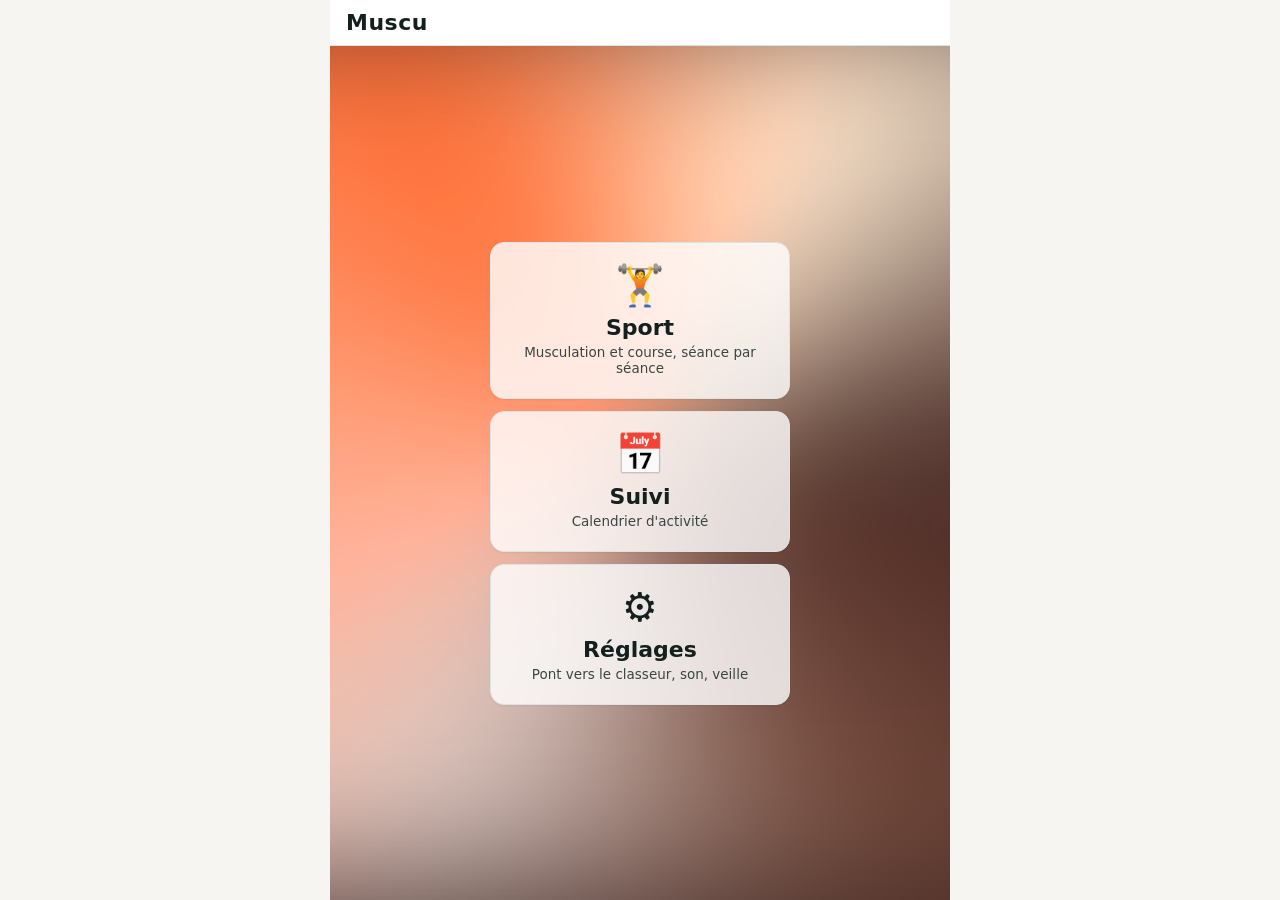
==== commit 098e2483: "Cardio et HIIT, ordre de semaine, seance neon, fond vivant recale, serpent d'accueil, bouton sync fi" ====
--- a/index.html
+++ b/index.html
@@ -47,11 +47,7 @@
 <!-- Sport : choix du jour (ancien accueil, devenu sous-menu) -->
 <section id="ecran-accueil" class="ecran">
   <div class="fond-vivant" aria-hidden="true"></div>
-  <header class="barre">
-    <button id="bouton-sport-retour" class="icone" aria-label="Retour">&#8592;</button>
-    <div class="barre-titre"><span>Sport</span></div>
-    <span class="icone" aria-hidden="true"></span>
-  </header>
+  <button id="bouton-sport-retour" class="icone icone-retour-flottant" aria-label="Retour">&#8592;</button>
 
   <!-- Séances en cours : une ligne par jour commencé, chacune avec son propre
        abandon. Reprendre se fait en touchant la carte du jour plus bas. -->
@@ -72,11 +68,7 @@
      grand pour tenir empilé sur un seul écran une fois le sommeil ajouté). -->
 <section id="ecran-suivi" class="ecran">
   <div class="fond-vivant" aria-hidden="true"></div>
-  <header class="barre">
-    <button id="bouton-suivi-retour" class="icone" aria-label="Retour">&#8592;</button>
-    <div class="barre-titre"><span>Suivi</span></div>
-    <span class="icone" aria-hidden="true"></span>
-  </header>
+  <button id="bouton-suivi-retour" class="icone icone-retour-flottant" aria-label="Retour">&#8592;</button>
   <ul class="liste-menu liste-menu-petite">
     <li><button id="bouton-suivi-calendrier" class="carte-menu carte-menu-petite">
       <span class="carte-menu-icone" aria-hidden="true">&#128197;</span>
@@ -577,20 +569,18 @@
 
     <!-- Bouton animé (23 septembre 2026, demande de l'utilisateur, lien
          CodePen fourni — "download button animation" de Denis Pasko) :
-         technique reprise (anneau qui tourne pendant l'envoi, coche à la
-         fin), pas le code lui-même, qui dépend de GSAP et de plusieurs
-         plugins payants (CustomEase, DrawSVG) incompatibles avec une PWA
-         hors ligne sans build. Voir .bouton-sync dans css/style.css et
-         enregistrerEtSynchroniser() dans js/app.js pour la bascule des
-         classes .envoi/.envoye. -->
+         calqué sur l'original le 26 septembre 2026, étape par étape, en CSS
+         pur (l'original dépend de GSAP et de plugins payants, incompatibles
+         avec une PWA hors ligne sans build). Voir .bouton-sync dans
+         css/style.css et enregistrerEtSynchroniser() dans js/app.js pour la
+         bascule des classes .envoi/.complet/.envoye. -->
     <button id="bouton-enregistrer" type="button" class="bouton-sync">
       <span class="bouton-sync-cercle" aria-hidden="true">
-        <svg class="bouton-sync-anneau" viewBox="0 0 40 40">
-          <circle class="bouton-sync-anneau-trace" cx="20" cy="20" r="16"></circle>
-        </svg>
         <span class="bouton-sync-icone">&#8595;</span>
-        <span class="bouton-sync-check">&#10003;</span>
+        <span class="bouton-sync-carre"></span>
       </span>
+      <span class="bouton-sync-orbite" aria-hidden="true"><span class="bouton-sync-point"></span></span>
+      <span class="bouton-sync-pastille" aria-hidden="true"></span>
       <span id="bouton-enregistrer-texte" class="bouton-sync-texte">Synchronisation</span>
     </button>
     <p id="fin-message" class="message"></p>
--- a/css/style.css
+++ b/css/style.css
@@ -278,33 +278,38 @@
 #ecran-accueil > *:not(.fond-vivant),
 #ecran-suivi > *:not(.fond-vivant),
 #ecran-reglages > *:not(.fond-vivant) { position: relative; z-index: 1; }
-/* Réduit en taille pour un dégradé plus fin (23 septembre 2026, « scale
-   réduit... fin ») : `scale(.55)` combiné à la rotation dans le keyframe,
-   sans quoi l'animation repartirait de l'échelle 1 au premier tour.
-
-   Dimensionné en `vmax` plutôt qu'en `inset` en pourcentage, corrigé le
-   même jour (signalé par l'utilisateur : un bord clair — presque blanc,
-   `--fond` — apparaissait aux coins pendant la rotation) : `inset: -25%`
-   donne un carré basé sur la largeur ET la hauteur du conteneur
-   séparément, plus petit que sa diagonale une fois réduit à l'échelle
-   .55 — insuffisant pour couvrir les coins d'un écran de téléphone
-   (portrait, très étroit) à toutes les rotations. `220vmax` (basé sur la
-   plus grande dimension du viewport) donne un carré nettement plus grand
-   que la diagonale de l'écran même une fois réduit, couvrant les coins
-   quel que soit l'angle. */
+/* Recalé sur l'original le 26 septembre 2026 (capture du CodePen fournie
+   par l'utilisateur : « un peu trop zoomé », « bord noir, rotation un peu
+   plus rapide », « peut-être le tourner à 90° » ; code lu sur la page
+   debug du CodePen). L'original est une couche de la taille de l'écran
+   (`inset: 0`) qui tourne sur un fond de la couleur la plus sombre de la
+   palette : les coins découvrent ce fond, d'où le « bord noir », voulu.
+   Nous avions à l'inverse une couche géante réduite à l'échelle (220vmax
+   × .55) sur fond clair à 60 % d'opacité, pour masquer justement ces
+   coins (« bord blanc », 23 septembre) : d'où l'effet zoomé et délavé.
+   Repris de l'original : opacité pleine, flou 60px sur téléphone (80px
+   au-delà de 600px, comme lui), saturation 120/130 %, un tour en 25 s.
+   Tourné à 90° comme proposé : un rectangle **paysage** (100vh × 100vw)
+   centré sur l'écran portrait, pour retrouver les proportions de l'aperçu
+   paysage du CodePen plutôt qu'une bande haute et étroite. La couleur de
+   fond de chaque écran (plus bas) est la plus sombre de sa palette. */
 .fond-vivant {
   position: absolute;
   top: 50%;
   left: 50%;
-  width: 220vmax;
-  height: 220vmax;
-  margin-top: -110vmax;
-  margin-left: -110vmax;
+  width: 100vh;
+  height: 100vw;
   z-index: 0;
-  filter: blur(70px) saturate(120%);
-  opacity: .6;
-  transform: scale(.55);
-}
+  filter: blur(60px) saturate(120%);
+  transform: translate(-50%, -50%) rotate(90deg);
+}
+@media (min-width: 601px) {
+  .fond-vivant { filter: blur(80px) saturate(130%); }
+}
+#ecran-menu { background: var(--fv1); }
+#ecran-accueil { background: #0B132B; }
+#ecran-suivi { background: #1A1A1D; }
+#ecran-reglages { background: #1F1D36; }
 #ecran-menu .fond-vivant {
   background: conic-gradient(from 0deg,
     var(--fv1), var(--fv2), var(--fv3), var(--fv4), var(--fv5), var(--fv6), var(--fv1));
@@ -315,6 +320,30 @@
   background: conic-gradient(from 0deg,
     #0B132B, #1C2541, #3A506B, #5BC0BE, #F4F4F4, #FF6B6B, #0B132B);
 }
+/* Plus de barre ni de titre depuis le 23 septembre 2026 (demande de
+   l'utilisateur, capture Pixel 9 à l'appui : « supprimer la bande blanche
+   en haut pour que le dégradé prenne 100 % de l'écran », « supprimer le
+   nom Sport ») : même geste que Sommeil le 17 septembre 2026 (voir
+   #ecran-sommeil plus bas), seul le retour reste, flottant. Fond
+   transparent-flou plutôt que blanc plein comme sur Sommeil : la palette
+   de cet écran n'est pas toujours sombre (Horizon Shift passe par du
+   clair), un icône uni n'y resterait pas lisible partout, la même
+   transparence que .carte-jour tient quelle que soit la teinte dessous. */
+/* Suivi suit le 26 septembre 2026 (« bulles suivi même mise en page que
+   les bulles sport ») : même retour flottant, même compensation. */
+#ecran-accueil, #ecran-suivi {
+  padding-top: calc(env(safe-area-inset-top) + 60px);
+}
+.icone-retour-flottant {
+  position: absolute;
+  top: env(safe-area-inset-top);
+  left: 8px;
+  z-index: 5;
+  background: var(--verre);
+  backdrop-filter: blur(16px);
+  -webkit-backdrop-filter: blur(16px);
+  border-radius: var(--rayon-plein);
+}
 /* Suivi : Quiet Voltage. */
 #ecran-suivi .fond-vivant {
   background: conic-gradient(from 0deg,
@@ -326,11 +355,11 @@
     #1F1D36, #3F3351, #864879, #E9A6A6, #F0F0F0, #2E2E2E, #1F1D36);
 }
 @media (prefers-reduced-motion: no-preference) {
-  .fond-vivant { animation: fond-vivant-rotation 45s linear infinite; }
+  .fond-vivant { animation: fond-vivant-rotation 25s linear infinite; }
 }
 @keyframes fond-vivant-rotation {
-  from { transform: scale(.55) rotate(0deg); }
-  to { transform: scale(.55) rotate(360deg); }
+  from { transform: translate(-50%, -50%) rotate(90deg); }
+  to { transform: translate(-50%, -50%) rotate(450deg); }
 }
 #ecran-menu .liste-menu { justify-content: center; }
 #ecran-menu .carte-menu { max-width: 300px; margin-inline: auto; }
@@ -349,7 +378,7 @@
    carte opaque. Scopé à `#ecran-menu` : `.carte-menu-petite` du sous-menu
    Suivi, sur fond uni, n'a aucune raison d'être concernée. */
 #ecran-menu .carte-menu {
-  background: rgba(255, 255, 255, .3);
+  background: var(--verre);
   backdrop-filter: blur(16px);
   -webkit-backdrop-filter: blur(16px);
 }
@@ -376,7 +405,10 @@
 
 /* Menu Suivi : mêmes cartes, plus basses, sans détail (trois entrées,
    16 septembre 2026). */
-.liste-menu-petite { padding: var(--marge); gap: 8px; }
+/* Espacées sur toute la hauteur comme .liste-jours (Sport) depuis le
+   26 septembre 2026 : `justify-content` sur un flex en colonne, même
+   repli sur le haut si ça déborde (`safe`). */
+.liste-menu-petite { padding: var(--marge) 8px; gap: 14px; justify-content: space-evenly; overflow-y: auto; }
 /* Largeur plafonnée, centrée, et fond transparent le 23 septembre 2026
    (demande de l'utilisateur : « même largeur, centrée », « organisé comme
    la page d'accueil ») : même plafond que les cartes de l'accueil et de
@@ -386,15 +418,16 @@
   min-height: auto;
   flex-direction: row;
   align-items: center;
-  gap: 14px;
-  padding: 16px 18px;
+  gap: 12px;
+  padding: 14px 16px;
+  min-height: 76px;
   max-width: 300px;
   margin-inline: auto;
-  background: rgba(255, 255, 255, .3);
+  background: var(--verre);
   backdrop-filter: blur(16px);
   -webkit-backdrop-filter: blur(16px);
 }
-.carte-menu-petite .carte-menu-icone { font-size: 28px; margin-bottom: 0; }
+.carte-menu-petite .carte-menu-icone { font-size: 42px; margin-bottom: 0; }
 .carte-menu-petite .carte-menu-nom { font-size: 17px; }
 
 /* ---------- Suivi ---------- */
@@ -979,8 +1012,15 @@
   flex: 1;
   overflow-y: auto;
   display: grid;
-  gap: 8px;
-  align-content: start;
+  /* Espacées sur toute la hauteur disponible plutôt que tassées en haut
+     (demande de l'utilisateur le 23 septembre 2026, capture Pixel 9) :
+     `space-evenly` répartit les sept cartes sur tout l'écran quand elles
+     tiennent, et retombe sur le comportement de `start` sans rien casser
+     si un écran plus petit ou un jour de plus les fait déborder (l'espace
+     supplémentaire à distribuer devient nul, le défilement prend le relais
+     comme avant). */
+  gap: 14px;
+  align-content: space-evenly;
 }
 
 .carte-jour {
@@ -999,13 +1039,16 @@
   max-width: 300px;
   margin-inline: auto;
   text-align: left;
-  background: rgba(255, 255, 255, .3);
+  background: var(--verre);
   backdrop-filter: blur(16px);
   -webkit-backdrop-filter: blur(16px);
   box-shadow: 0 1px 2px rgba(20, 32, 29, .06);
   border: 1px solid var(--trait);
   border-radius: var(--rayon);
-  padding: 8px 12px;
+  /* Agrandies le 23 septembre 2026 (demande de l'utilisateur, même capture
+     que l'espacement ci-dessus) : plus de place autour du contenu une fois
+     les sept cartes étalées sur tout l'écran plutôt que tassées. */
+  padding: 14px 16px;
   color: var(--texte);
   font: inherit;
   cursor: pointer;
@@ -1015,7 +1058,7 @@
 .carte-jour::before {
   content: attr(data-icone);
   grid-row: 1 / span 3;
-  font-size: 34px;
+  font-size: 42px;
   line-height: 1;
 }
 .carte-jour > div { grid-column: 2; }
@@ -1032,9 +1075,9 @@
   font-weight: 700;
   letter-spacing: .5px;
 }
-.carte-nom { font-size: 15px; font-weight: 600; margin: 2px 0 3px; }
+.carte-nom { font-size: 17px; font-weight: 600; margin: 3px 0 4px; }
 .carte-detail {
-  font-size: 12px;
+  font-size: 13px;
   color: var(--texte-faible);
   white-space: nowrap;
   overflow: hidden;
@@ -1720,11 +1763,25 @@
   align-items: center;
   justify-content: center;
   gap: 24px;
-  background: var(--repos);
+  /* Dégradé monochrome animé (26 septembre 2026, demande de l'utilisateur :
+     « dégradé dynamique monochrome ») : quatre verts de la même famille que
+     --repos, dont la fenêtre glisse lentement. L'opacité de la couche est
+     pilotée par battre() (fondu jusqu'à 30 s de la fin), pas ici. */
+  background: linear-gradient(135deg, #103a24, var(--repos), #2f8a58, var(--repos), #103a24);
+  background-size: 300% 300%;
+  animation: repos-degrade 8s ease-in-out infinite alternate;
+  transition: opacity .25s linear;
   cursor: pointer;
   touch-action: manipulation;
 }
 .minuterie-plein-ecran[hidden] { display: none; }
+@keyframes repos-degrade {
+  from { background-position: 0% 50%; }
+  to { background-position: 100% 50%; }
+}
+@media (prefers-reduced-motion: reduce) {
+  .minuterie-plein-ecran { animation: none; }
+}
 
 /* Anneau qui se réduit (18 septembre 2026, remplace la jauge pilule
    linéaire) : SVG à 100 unités de côté, tracé de rayon 45 donc de
@@ -1843,99 +1900,175 @@
 .principal.grand { padding: 18px; font-size: 17px; margin-top: 20px; }
 .principal[disabled] { opacity: .5; }
 
-/* Bouton « Enregistrer et synchroniser » de l'écran de fin, animé le
-   23 septembre 2026 (demande de l'utilisateur, lien CodePen fourni) :
-   même empreinte que .principal.grand (pleine largeur, même marge), mais
-   un cercle à gauche qui tourne pendant l'envoi (.envoi) puis affiche une
-   coche à l'arrivée (.envoye) plutôt qu'un simple texte de bouton. Anneau
-   en SVG, même principe que .minuterie-anneau (stroke-dasharray/-dashoffset)
-   mais tournant indéfiniment (durée réelle de l'envoi inconnue à l'avance,
-   contrairement au repos qui a une durée fixe) plutôt qu'à décompte. */
+/* Bouton « Enregistrer et synchroniser » de l'écran de fin, d'après le
+   CodePen "download button animation" de Denis Pasko (demande de
+   l'utilisateur le 23 septembre 2026, recalé le 26 sur le code source de
+   l'original, collé par l'utilisateur). L'original anime un tracé SVG avec
+   GSAP et des plugins payants (DrawSVG, CustomEase), incompatibles avec une
+   PWA hors ligne sans build : même chronologie reprise en CSS pur, phase par
+   phase, pilotée par trois classes posées par enregistrerEtSynchroniser()
+   (js/app.js) :
+   - repos : pilule bordée, rond plein à gauche avec la flèche, texte ;
+   - .envoi : la pilule se resserre en rond (0,7 s), la flèche devient un
+     carré blanc qui pivote, puis un point tourne sur l'anneau tant que
+     l'envoi dure (durée minimale garantie côté script) ;
+   - .complet : le point vire au vert et rebondit, la pilule se redéploie ;
+   - .envoye : bordure verte, texte « Envoyé » qui revient.
+   Largeur fixe (300px), pas pleine largeur : demande de l'utilisateur le
+   26 septembre 2026 (« n'adapte pas à la largeur de l'écran »), comme
+   l'original. */
 .bouton-sync {
-  width: 100%;
-  margin-top: 20px;
-  display: flex;
-  align-items: center;
-  gap: 14px;
-  padding: 7px;
-  border: 0;
+  /* Couleurs de l'original (#00cffc, #00afd3, #02fc86). Le texte reste
+     sombre (fond clair de l'écran de fin, là où l'original est sur fond
+     noir) ; « Envoyé » prend --hausse, le vert de l'original n'offrant pas
+     assez de contraste en texte sur fond clair (bordure seulement). */
+  --sync-couleur: #00cffc;
+  --sync-remplissage: #00afd3;
+  --sync-vert: #02fc86;
+  position: relative;
+  display: block;
+  width: 300px;
+  height: 64px;
+  margin: 20px auto 0;
+  padding: 0;
+  border: 2.5px solid var(--sync-couleur);
   border-radius: var(--rayon-plein);
-  background: var(--accent);
-  color: #fff;
+  background: transparent;
+  color: var(--texte);
   font: inherit;
-  font-size: 16px;
-  font-weight: 700;
+  font-size: 17px;
+  font-weight: 600;
+  letter-spacing: .3px;
   cursor: pointer;
-  transition: background .3s ease;
+  transition: width .7s cubic-bezier(.33, 1, .68, 1), border-color .2s ease;
 }
 .bouton-sync[disabled] { pointer-events: none; }
 .bouton-sync-cercle {
-  position: relative;
-  flex: none;
-  width: 44px;
-  height: 44px;
+  position: absolute;
+  top: 50%;
+  left: 4px;
+  width: 51px;
+  height: 51px;
+  margin-top: -25.5px;
   border-radius: 50%;
-  background: rgba(255, 255, 255, .18);
+  background: var(--sync-couleur);
+  color: #fff;
   display: flex;
   align-items: center;
   justify-content: center;
-}
-.bouton-sync-anneau {
-  position: absolute;
-  inset: -3px;
-  width: calc(100% + 6px);
-  height: calc(100% + 6px);
-  transform: rotate(-90deg);
-}
-.bouton-sync-anneau-trace {
-  fill: none;
-  stroke: #fff;
-  stroke-width: 2.5;
-  stroke-linecap: round;
-  stroke-dasharray: 100.5;
-  stroke-dashoffset: 100.5;
-  opacity: 0;
-}
-.bouton-sync-icone { font-size: 20px; line-height: 1; transition: opacity .2s ease, transform .3s ease; }
-.bouton-sync-check {
+  transition: left .7s cubic-bezier(.33, 1, .68, 1), transform .7s cubic-bezier(.33, 1, .68, 1),
+    background .35s ease, opacity .33s ease;
+}
+/* Remplissage qui monte dans le rond pendant l'envoi (dégradé de
+   l'original, offset animé de 98 % à 0 %). */
+.bouton-sync-cercle { overflow: hidden; }
+.bouton-sync-cercle::before {
+  content: '';
   position: absolute;
   inset: 0;
+  background: var(--sync-remplissage);
+  transform: translateY(100%);
+}
+.bouton-sync.envoi .bouton-sync-cercle::before {
+  transform: translateY(0);
+  transition: transform 1.8s cubic-bezier(.55, 0, 1, .45) .75s;
+}
+.bouton-sync-icone, .bouton-sync-carre { z-index: 1; }
+.bouton-sync-icone { font-size: 24px; line-height: 1; transition: opacity .3s ease, transform .35s ease; }
+.bouton-sync:active .bouton-sync-icone { transform: translateY(2.5px); }
+.bouton-sync-carre {
+  position: absolute;
+  width: 14px;
+  height: 14px;
+  border-radius: 2px;
+  background: #fff;
+  opacity: 0;
+  transform: rotate(45deg) scale(.3);
+  transition: opacity .35s ease, transform .7s cubic-bezier(.33, 1, .68, 1);
+}
+.bouton-sync-texte {
+  position: absolute;
+  inset: 0;
+  padding-left: 56px;
   display: flex;
   align-items: center;
   justify-content: center;
-  font-size: 20px;
+  white-space: nowrap;
+  transition: opacity .3s ease, transform .45s cubic-bezier(.34, 1.8, .64, 1), padding-left .3s ease;
+}
+/* Point en orbite sur l'anneau : pivote autour du centre du bouton une fois
+   réduit en rond (même rôle que le point qui suit le tracé dans l'original). */
+.bouton-sync-orbite {
+  position: absolute;
+  inset: -2.5px;
+  margin: auto;
+  width: 64px;
+  height: 64px;
+  border-radius: 50%;
   opacity: 0;
-  transform: scale(.4);
-  transition: opacity .25s ease, transform .35s ease;
-}
-.bouton-sync-texte {
-  overflow: hidden;
-  white-space: nowrap;
-  max-width: 300px;
-  transition: max-width .35s ease, opacity .25s ease, margin-left .35s ease;
-}
-/* En cours d'envoi : l'icône disparaît, l'anneau tourne, le texte se
-   résorbe pour ne laisser que le cercle (même idée que le bouton du
-   CodePen, qui se réduit à un rond pendant le téléchargement). */
-.bouton-sync.envoi .bouton-sync-icone { opacity: 0; transform: scale(.5); }
-.bouton-sync.envoi .bouton-sync-anneau-trace {
+  pointer-events: none;
+}
+.bouton-sync-point {
+  position: absolute;
+  top: -4px;
+  left: 50%;
+  width: 8px;
+  height: 8px;
+  margin-left: -4px;
+  border-radius: 50%;
+  background: #fff;
+  box-shadow: 0 0 0 2px var(--sync-couleur);
+}
+.bouton-sync-pastille {
+  position: absolute;
+  top: 50%;
+  left: 50%;
+  width: 12px;
+  height: 12px;
+  margin: -6px 0 0 -6px;
+  border-radius: 50%;
+  background: var(--sync-vert);
+  opacity: 0;
+  transform: scale(0);
+}
+
+/* Phase 1, envoi : rond, carré blanc, point qui tourne. */
+.bouton-sync.envoi { width: 64px; }
+.bouton-sync.envoi .bouton-sync-cercle { left: 50%; transform: translateX(-50%); }
+.bouton-sync.envoi .bouton-sync-icone { opacity: 0; transform: rotate(225deg) scale(.4); }
+.bouton-sync.envoi .bouton-sync-carre { opacity: 1; transform: rotate(270deg) scale(1); }
+.bouton-sync.envoi .bouton-sync-texte { opacity: 0; transform: translateY(7px) scale(.77); }
+.bouton-sync.envoi .bouton-sync-orbite {
   opacity: 1;
-  animation: bouton-sync-rotation 1s linear infinite;
-}
-.bouton-sync.envoi .bouton-sync-texte { max-width: 0; opacity: 0; margin-left: -14px; }
-@keyframes bouton-sync-rotation {
-  0% { stroke-dashoffset: 100.5; transform: rotate(0deg); }
-  50% { stroke-dashoffset: 25; }
-  100% { stroke-dashoffset: 100.5; transform: rotate(360deg); }
-}
-/* Envoyé : fond vert (--hausse), coche à la place de l'icône, texte de
-   retour. */
-.bouton-sync.envoye { background: var(--hausse); }
-.bouton-sync.envoye .bouton-sync-anneau-trace { opacity: 0; animation: none; }
-.bouton-sync.envoye .bouton-sync-icone { opacity: 0; }
-.bouton-sync.envoye .bouton-sync-check { opacity: 1; transform: scale(1); }
+  transition: opacity .4s ease .7s;
+  animation: bouton-sync-orbite 1.1s cubic-bezier(.55, 0, .45, 1) .7s infinite;
+}
+@keyframes bouton-sync-orbite { to { transform: rotate(360deg); } }
+
+/* Phase 2, complet : le rond s'efface, la pilule se redéploie, un point
+   vert rebondit au centre. */
+.bouton-sync.envoi.complet { width: 300px; }
+.bouton-sync.envoi.complet .bouton-sync-cercle,
+.bouton-sync.envoi.complet .bouton-sync-orbite { opacity: 0; animation: none; transition: opacity .33s ease; }
+.bouton-sync.envoi.complet .bouton-sync-pastille { animation: bouton-sync-rebond 1s ease forwards; }
+@keyframes bouton-sync-rebond {
+  0% { opacity: 1; transform: scale(.6) translateY(0); }
+  40% { transform: scale(.5, 1) translateY(-22px); }
+  60% { transform: scale(1, .6) translateY(-22px); }
+  90% { opacity: 1; transform: scale(.4, 1) translateY(0); }
+  100% { opacity: 0; transform: scale(0); }
+}
+
+/* Phase 3, envoyé : bordure verte, léger rebond, texte qui revient. */
+.bouton-sync.envoye { border-color: var(--sync-vert); animation: bouton-sync-ressort .3s ease; }
+.bouton-sync.envoye .bouton-sync-cercle { opacity: 0; }
+.bouton-sync.envoye .bouton-sync-texte { padding-left: 0; color: var(--hausse); font-weight: 700; }
+@keyframes bouton-sync-ressort {
+  40% { transform: scaleY(1.08); }
+  70% { transform: scaleY(.96); }
+}
 @media (prefers-reduced-motion: reduce) {
-  .bouton-sync.envoi .bouton-sync-anneau-trace { animation: none; opacity: 1; stroke-dashoffset: 25; }
+  .bouton-sync, .bouton-sync * { transition: none !important; animation: none !important; }
 }
 
 .discret {
@@ -2036,7 +2169,7 @@
    concernés. */
 #ecran-reglages .champ-large input,
 #ecran-reglages .champ-large select {
-  background: rgba(255, 255, 255, .3);
+  background: var(--verre);
   backdrop-filter: blur(16px);
   -webkit-backdrop-filter: blur(16px);
 }
@@ -2187,6 +2320,10 @@
 .gainage-champ { flex: 1; min-width: 0; display: flex; flex-direction: column; align-items: center; gap: 2px; }
 .gainage-champ .gainage-tenue { width: 100%; }
 .gainage-champ span { font-size: 11px; color: var(--texte-faible); }
+/* Poids par série (26 septembre 2026) : secondaire face aux répétitions ou
+   à la tenue, donc plus bas, unité à droite plutôt qu'en dessous. */
+.gainage-champ-poids { flex-direction: row; gap: 4px; }
+.gainage-poids { height: 34px; font-size: 14px; }
 .gainage-demarrer {
   height: 36px;
   border: 1px solid var(--accent-clair);
@@ -2221,3 +2358,126 @@
 .gainage-chrono .minuterie-chiffres { font-size: 44px; }
 #gainage-chrono-libelle { font-size: 13px; font-weight: 600; color: #fff; }
 #bloc-gainage h2 { margin: 0 0 8px; }
+
+/* ---------- Écran de séance : palette électrique / néon ----------
+
+   Demande de l'utilisateur le 25 septembre 2026 (« le vert est trop
+   classique / académique, plus dynamique / sport »), direction choisie le
+   26 : électrique / néon. Limitée à l'écran de séance et au plein écran de
+   repos (hors de #ecran-seance dans index.html) : les autres écrans gardent
+   leur palette. Les variables partagées sont redéfinies sur ces deux
+   racines plutôt que partout, les règles existantes suivent d'elles-mêmes.
+   Contrastes mesurés comme le reste : violet #6a00ff 6,0:1 et bleu #0050e6
+   5,6:1 contre --fond-champ (le plus sombre des trois fonds clairs). Les
+   teintes vraiment néon (cyan, magenta) ne portent jamais de texte : halos,
+   anneau, dégradé du repos sur fond nuit. */
+#ecran-seance, #minuterie-plein-ecran {
+  --accent: #6a00ff;
+  --accent-clair: #0050e6;
+  --neon-cyan: #00e5ff;
+  --neon-magenta: #ff2bd6;
+  --repos: #150a35;
+  --repos-anneau: #00e5ff;
+  --repos-anneau-fin: #ff2bd6;
+}
+#ecran-seance #exo-muscle { background: rgba(106, 0, 255, .1); }
+#ecran-seance .echauffement-jour { background: rgba(106, 0, 255, .06); }
+#ecran-seance .ligne-serie.faite {
+  background: rgba(0, 229, 255, .12);
+  box-shadow: inset 3px 0 0 var(--neon-cyan);
+}
+/* Halo néon sur les éléments d'action de la séance. */
+#ecran-seance .principal,
+#ecran-seance .ligne-serie-restpause.actif {
+  box-shadow: 0 0 0 1px rgba(106, 0, 255, .25), 0 4px 18px rgba(106, 0, 255, .35);
+}
+#ecran-seance #jauge-remplie {
+  background: linear-gradient(90deg, var(--neon-cyan), var(--accent), var(--neon-magenta));
+  box-shadow: 0 0 8px rgba(0, 229, 255, .6);
+}
+/* Repos : nuit électrique au lieu des verts, l'anneau cyan → magenta
+   lumineux. Même glissement lent que le dégradé vert qu'il remplace. */
+#minuterie-plein-ecran {
+  background: linear-gradient(135deg, #07031a, var(--repos), #3a0ca3, #0b2a6b, #07031a);
+  background-size: 300% 300%;
+}
+#minuterie-plein-ecran .minuterie-anneau {
+  filter: drop-shadow(0 0 6px rgba(0, 229, 255, .7)) drop-shadow(0 0 14px rgba(255, 43, 214, .45));
+}
+#minuterie-plein-ecran-chiffres, #minuterie-bilan-chiffres {
+  text-shadow: 0 0 12px rgba(0, 229, 255, .8);
+}
+
+
+/* Verre des cartes sur les quatre écrans à fond vivant, 26 septembre 2026.
+   Le fond recalé sur l'original du CodePen est bien plus sombre (opacité
+   pleine, coins de la couleur la plus sombre de la palette) : à 30 % de
+   blanc, texte sombre sur fond presque noir, illisible (constaté sur Sport,
+   palette Horizon Shift). 80 % de blanc garde un peu de transparence et
+   remet le texte au-dessus du seuil WCAG AA au pire point (fond le plus
+   sombre sous la carte) : --texte ≥ 12:1, texte secondaire foncé
+   (#3b4643) ≈ 6:1, code du jour en --accent ≈ 4,6:1. */
+:root { --verre: rgba(255, 255, 255, .8); }
+#ecran-menu, #ecran-accueil, #ecran-suivi, #ecran-reglages {
+  --texte-faible: #3b4643;
+  --accent-clair: #226059;
+}
+/* Hors cartes, sur le fond lui-même : pied de Sport, bloc des séances en
+   cours, étiquettes de Réglages — même verre plutôt que du texte posé à nu
+   sur un fond qui passe du clair au presque noir. */
+#ecran-accueil .pied-accueil,
+#ecran-accueil .reprise,
+#ecran-reglages .corps {
+  background: var(--verre);
+  backdrop-filter: blur(16px);
+  -webkit-backdrop-filter: blur(16px);
+}
+
+/* ---------- Serpent autour des bulles de l'accueil ----------
+
+   26 septembre 2026, d'après le CodePen « Snake highlight » de Mikael
+   Ainalem (code collé par l'utilisateur) : trait de 4 unités dans
+   l'original, dégradé #ff00ff → #ff0000, segment de 240 sur un tracé de
+   1386 (≈ 17 %), ralenti easeOutQuart. Tracé normalisé à 100 par
+   `pathLength` (voir jouerSerpent() dans js/app.js) : 17 % de segment quelle
+   que soit la taille de la bulle. Deux animations : `appui` (un tour qui se
+   referme, 0,8 s, avant l'ouverture de l'écran) et `retour` (~3 s au retour
+   sur l'accueil, deux tours puis fermeture et fondu). La géométrie du
+   rectangle passe par les propriétés CSS de SVG 2 (x, y, width, height,
+   rx), pour suivre la taille de la carte sans calcul côté script. */
+#ecran-menu .carte-menu { position: relative; }
+.serpent {
+  position: absolute;
+  inset: -1px;
+  width: calc(100% + 2px);
+  height: calc(100% + 2px);
+  pointer-events: none;
+  overflow: visible;
+}
+.serpent rect {
+  x: 1.5px;
+  y: 1.5px;
+  width: calc(100% - 3px);
+  height: calc(100% - 3px);
+  rx: var(--rayon);
+  fill: none;
+  stroke-width: 3;
+  stroke-linecap: round;
+  stroke-dasharray: 0 100;
+  opacity: 0;
+}
+.serpent.appui rect { animation: serpent-appui .8s cubic-bezier(.165, .84, .44, 1) forwards; }
+.serpent.retour rect { animation: serpent-retour 3s cubic-bezier(.45, 0, .25, 1) forwards; }
+@keyframes serpent-appui {
+  0% { opacity: 1; stroke-dasharray: 17 83; stroke-dashoffset: 0; }
+  100% { opacity: 1; stroke-dasharray: 100 0; stroke-dashoffset: -100; }
+}
+@keyframes serpent-retour {
+  0% { opacity: 1; stroke-dasharray: 17 83; stroke-dashoffset: 0; }
+  70% { opacity: 1; stroke-dasharray: 17 83; stroke-dashoffset: -200; }
+  85% { opacity: 1; stroke-dasharray: 100 0; stroke-dashoffset: -250; }
+  100% { opacity: 0; stroke-dasharray: 100 0; stroke-dashoffset: -250; }
+}
+@media (prefers-reduced-motion: reduce) {
+  .serpent { display: none; }
+}
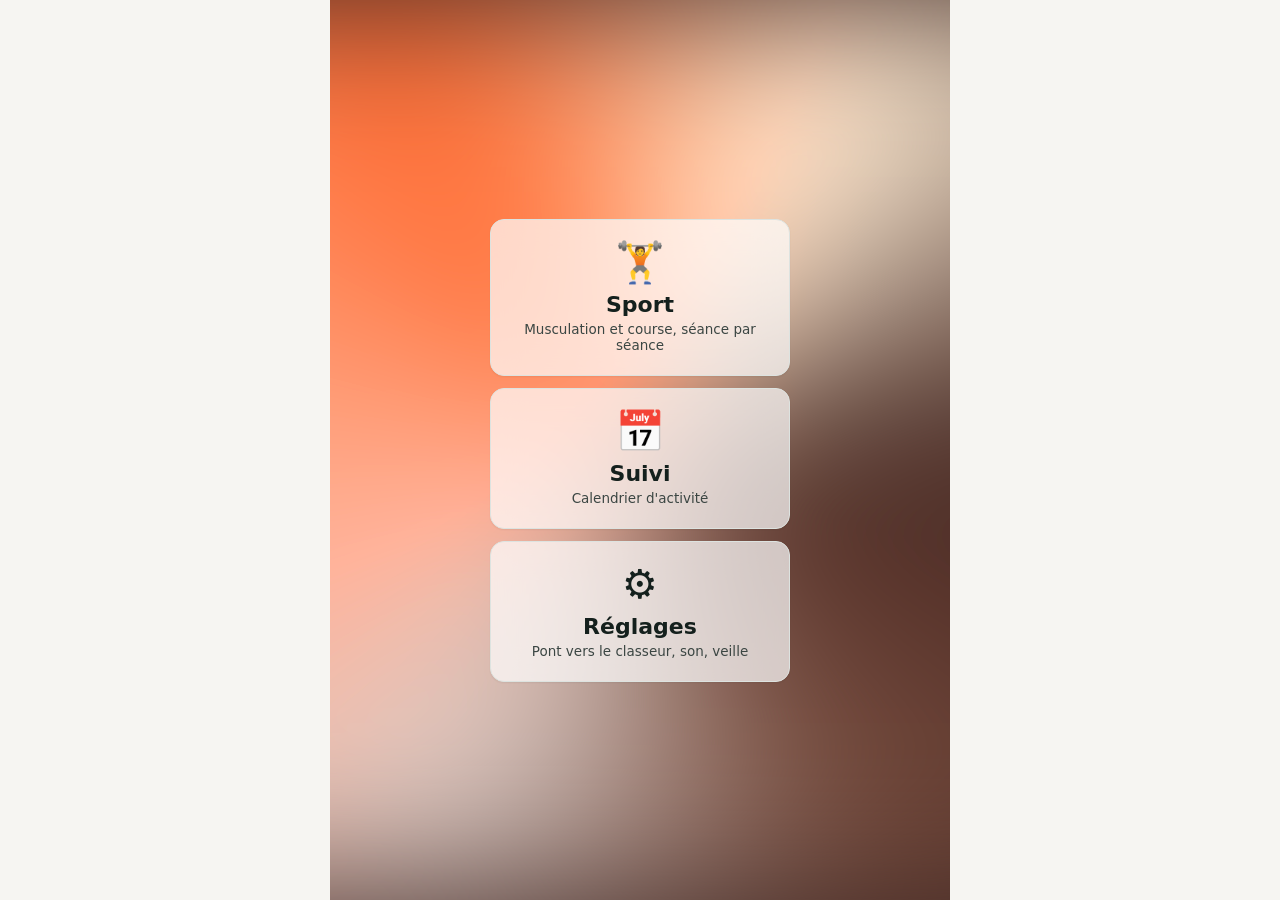
==== commit b324e466: "Accueil plein ecran, un degrade par page sans Horizon Shift, calendrier a deux icones et navigation " ====
--- a/index.html
+++ b/index.html
@@ -22,9 +22,8 @@
        reprise d'un CodePen : conic-gradient flouté en rotation lente) : voir
        .fond-vivant dans css/style.css. -->
   <div class="fond-vivant" aria-hidden="true"></div>
-  <header class="entete-accueil">
-    <h1>Muscu</h1>
-  </header>
+  <!-- Plein écran depuis le 26 septembre 2026 (demande de l'utilisateur :
+       « supprime bandeau blanc et Muscu ») : plus d'en-tête. -->
   <ul class="liste-menu">
     <li><button id="bouton-menu-sport" class="carte-menu">
       <span class="carte-menu-icone" aria-hidden="true">&#127947;&#65039;</span>
@@ -58,9 +57,10 @@
 
   <ul id="liste-jours" class="liste-jours"></ul>
 
+  <!-- Pied sans fond, simple lien blanc (26 septembre 2026) ; l'état de la
+       synchronisation a rejoint l'écran des séances enregistrées. -->
   <div class="pied-accueil">
-    <p id="etat-sync" class="etat-sync"></p>
-    <button id="bouton-historique" class="discret">Séances enregistrées</button>
+    <button id="bouton-historique" class="lien-historique">Séances enregistrées</button>
   </div>
 </section>
 
@@ -113,7 +113,12 @@
     <span class="icone" aria-hidden="true"></span>
   </header>
   <main class="corps">
-    <p class="suivi-legende">Type de la première séance enregistrée ce jour-là.</p>
+    <p class="suivi-legende">Séances enregistrées ce jour-là (deux icônes au plus, ×N au-delà).</p>
+    <div class="calendrier-nav">
+      <button type="button" class="icone" id="calendrier-precedent" aria-label="Mois précédent">&#8249;</button>
+      <span id="calendrier-mois" class="calendrier-mois"></span>
+      <button type="button" class="icone" id="calendrier-suivant" aria-label="Mois suivant">&#8250;</button>
+    </div>
     <div id="calendrier"></div>
   </main>
 </section>
@@ -609,7 +614,6 @@
       <span>Dégradé de l'accueil</span>
       <select id="reglage-degrade-accueil">
         <option value="desert">Desert Bloom</option>
-        <option value="horizon">Horizon Shift</option>
         <option value="voltage">Quiet Voltage</option>
         <option value="filtered">Filtered Reality</option>
         <option value="cosmic">Cosmic Ink</option>
@@ -658,6 +662,7 @@
     <span class="icone"></span>
   </header>
   <main class="corps">
+    <p id="etat-sync" class="etat-sync"></p>
     <div id="liste-historique"></div>
   </main>
 </section>
--- a/css/style.css
+++ b/css/style.css
@@ -240,23 +240,19 @@
    ne fait que poser l'attribut depuis `reglages.degradeAccueil`. Premier et
    dernier arrêt du dégradé identiques (`--fv1` répété en fin de liste) pour
    que la boucle ne montre pas de couture au raccord. */
-:root, [data-degrade="desert"] {
+:root, [data-palette="desert"] {
   --fv1: #3E2723; --fv2: #6D4C41; --fv3: #D7CCC8;
   --fv4: #FFAB91; --fv5: #FF7043; --fv6: #FFF3E0;
 }
-[data-degrade="horizon"] {
-  --fv1: #0B132B; --fv2: #1C2541; --fv3: #3A506B;
-  --fv4: #5BC0BE; --fv5: #F4F4F4; --fv6: #FF6B6B;
-}
-[data-degrade="voltage"] {
+[data-palette="voltage"] {
   --fv1: #1A1A1D; --fv2: #4E4E50; --fv3: #6F2232;
   --fv4: #950740; --fv5: #C3073F; --fv6: #EAEAEA;
 }
-[data-degrade="filtered"] {
+[data-palette="filtered"] {
   --fv1: #1F1D36; --fv2: #3F3351; --fv3: #864879;
   --fv4: #E9A6A6; --fv5: #F0F0F0; --fv6: #2E2E2E;
 }
-[data-degrade="cosmic"] {
+[data-palette="cosmic"] {
   --fv1: #0F0F1B; --fv2: #1B1B2F; --fv3: #16213E;
   --fv4: #533483; --fv5: #E94560; --fv6: #F5F5F5;
 }
@@ -306,19 +302,17 @@
 @media (min-width: 601px) {
   .fond-vivant { filter: blur(80px) saturate(130%); }
 }
-#ecran-menu { background: var(--fv1); }
-#ecran-accueil { background: #0B132B; }
-#ecran-suivi { background: #1A1A1D; }
-#ecran-reglages { background: #1F1D36; }
-#ecran-menu .fond-vivant {
+/* Une palette par écran, toujours différente (26 septembre 2026, « un
+   dégradé différent par page ») : l'attribut `data-palette` est posé sur
+   chacun des quatre écrans par appliquerDegradeAccueil() (js/app.js),
+   l'accueil prenant le choix des réglages et les trois autres les trois
+   palettes restantes. Les variables --fv1 à --fv6 descendent jusqu'à la
+   couche et au fond de chaque écran. */
+#ecran-menu, #ecran-accueil, #ecran-suivi, #ecran-reglages { background: var(--fv1); }
+#ecran-menu .fond-vivant, #ecran-accueil .fond-vivant,
+#ecran-suivi .fond-vivant, #ecran-reglages .fond-vivant {
   background: conic-gradient(from 0deg,
     var(--fv1), var(--fv2), var(--fv3), var(--fv4), var(--fv5), var(--fv6), var(--fv1));
-}
-/* Sport (exercices) : Horizon Shift, palette fixe (pas de switch comme
-   l'accueil, non demandé ici). */
-#ecran-accueil .fond-vivant {
-  background: conic-gradient(from 0deg,
-    #0B132B, #1C2541, #3A506B, #5BC0BE, #F4F4F4, #FF6B6B, #0B132B);
 }
 /* Plus de barre ni de titre depuis le 23 septembre 2026 (demande de
    l'utilisateur, capture Pixel 9 à l'appui : « supprimer la bande blanche
@@ -326,7 +320,7 @@
    nom Sport ») : même geste que Sommeil le 17 septembre 2026 (voir
    #ecran-sommeil plus bas), seul le retour reste, flottant. Fond
    transparent-flou plutôt que blanc plein comme sur Sommeil : la palette
-   de cet écran n'est pas toujours sombre (Horizon Shift passe par du
+   de cet écran n'est pas toujours sombre (sa palette passe par du
    clair), un icône uni n'y resterait pas lisible partout, la même
    transparence que .carte-jour tient quelle que soit la teinte dessous. */
 /* Suivi suit le 26 septembre 2026 (« bulles suivi même mise en page que
@@ -343,16 +337,6 @@
   backdrop-filter: blur(16px);
   -webkit-backdrop-filter: blur(16px);
   border-radius: var(--rayon-plein);
-}
-/* Suivi : Quiet Voltage. */
-#ecran-suivi .fond-vivant {
-  background: conic-gradient(from 0deg,
-    #1A1A1D, #4E4E50, #6F2232, #950740, #C3073F, #EAEAEA, #1A1A1D);
-}
-/* Réglages : Filtered Reality. */
-#ecran-reglages .fond-vivant {
-  background: conic-gradient(from 0deg,
-    #1F1D36, #3F3351, #864879, #E9A6A6, #F0F0F0, #2E2E2E, #1F1D36);
 }
 @media (prefers-reduced-motion: no-preference) {
   .fond-vivant { animation: fond-vivant-rotation 25s linear infinite; }
@@ -471,6 +455,14 @@
 .calendrier-case.aujourdhui { border-color: var(--accent); border-width: 2px; }
 .calendrier-num { font-size: 13px; color: var(--texte-faible); font-variant-numeric: tabular-nums; }
 .calendrier-icone { font-size: 28px; line-height: 1; }
+/* Deux icônes côte à côte quand deux séances tombent le même jour
+   (26 septembre 2026), réduites pour tenir dans la case. */
+.calendrier-icones { display: flex; gap: 1px; }
+.calendrier-icones.deux .calendrier-icone { font-size: 19px; }
+/* Navigation de mois en mois (même jour). */
+.calendrier-nav { display: flex; align-items: center; justify-content: space-between; margin-bottom: 10px; }
+.calendrier-mois { font-weight: 700; font-size: 17px; text-transform: capitalize; }
+.calendrier-nav .icone[disabled] { opacity: .3; }
 /* Deux séances le même jour, ajouté le 18 septembre 2026 (signalé par
    l'utilisateur, invisible jusque-là) : petit badge en coin plutôt qu'une
    seconde icône, qui n'aurait pas eu la place sur une case de cette
@@ -2413,11 +2405,14 @@
    Le fond recalé sur l'original du CodePen est bien plus sombre (opacité
    pleine, coins de la couleur la plus sombre de la palette) : à 30 % de
    blanc, texte sombre sur fond presque noir, illisible (constaté sur Sport,
-   palette Horizon Shift). 80 % de blanc garde un peu de transparence et
+   palette de l'époque). 80 % de blanc garde un peu de transparence et
    remet le texte au-dessus du seuil WCAG AA au pire point (fond le plus
    sombre sous la carte) : --texte ≥ 12:1, texte secondaire foncé
    (#3b4643) ≈ 6:1, code du jour en --accent ≈ 4,6:1. */
-:root { --verre: rgba(255, 255, 255, .8); }
+/* Passé à 70 % le même jour (« légèrement plus transparent toutes les
+   bulles ») : le texte principal reste bien au-dessus du seuil, le texte
+   secondaire foncé (#3b4643) tombe vers ~4,8:1 au pire point, toujours AA. */
+:root { --verre: rgba(255, 255, 255, .7); }
 #ecran-menu, #ecran-accueil, #ecran-suivi, #ecran-reglages {
   --texte-faible: #3b4643;
   --accent-clair: #226059;
@@ -2425,7 +2420,6 @@
 /* Hors cartes, sur le fond lui-même : pied de Sport, bloc des séances en
    cours, étiquettes de Réglages — même verre plutôt que du texte posé à nu
    sur un fond qui passe du clair au presque noir. */
-#ecran-accueil .pied-accueil,
 #ecran-accueil .reprise,
 #ecran-reglages .corps {
   background: var(--verre);
@@ -2481,3 +2475,24 @@
 @media (prefers-reduced-motion: reduce) {
   .serpent { display: none; }
 }
+
+/* Accueil plein écran (26 septembre 2026, « supprime bandeau blanc et
+   Muscu ») : plus d'en-tête, compensation de l'encoche seulement. */
+#ecran-menu { padding-top: env(safe-area-inset-top); }
+/* Pied de Sport sans fond ni trait (même demande) : « Séances
+   enregistrées » en simple texte blanc sur le fond vivant, l'état de la
+   synchronisation ayant rejoint l'écran des séances enregistrées. Ombre
+   portée neutre pour rester lisible quand le dégradé passe par du clair. */
+#ecran-accueil .pied-accueil { border-top: 0; background: transparent; }
+.lien-historique {
+  width: 100%;
+  padding: 12px;
+  border: 0;
+  background: transparent;
+  color: #fff;
+  font: inherit;
+  font-size: 16px;
+  font-weight: 600;
+  text-shadow: 0 1px 3px rgba(0, 0, 0, .55);
+  cursor: pointer;
+}
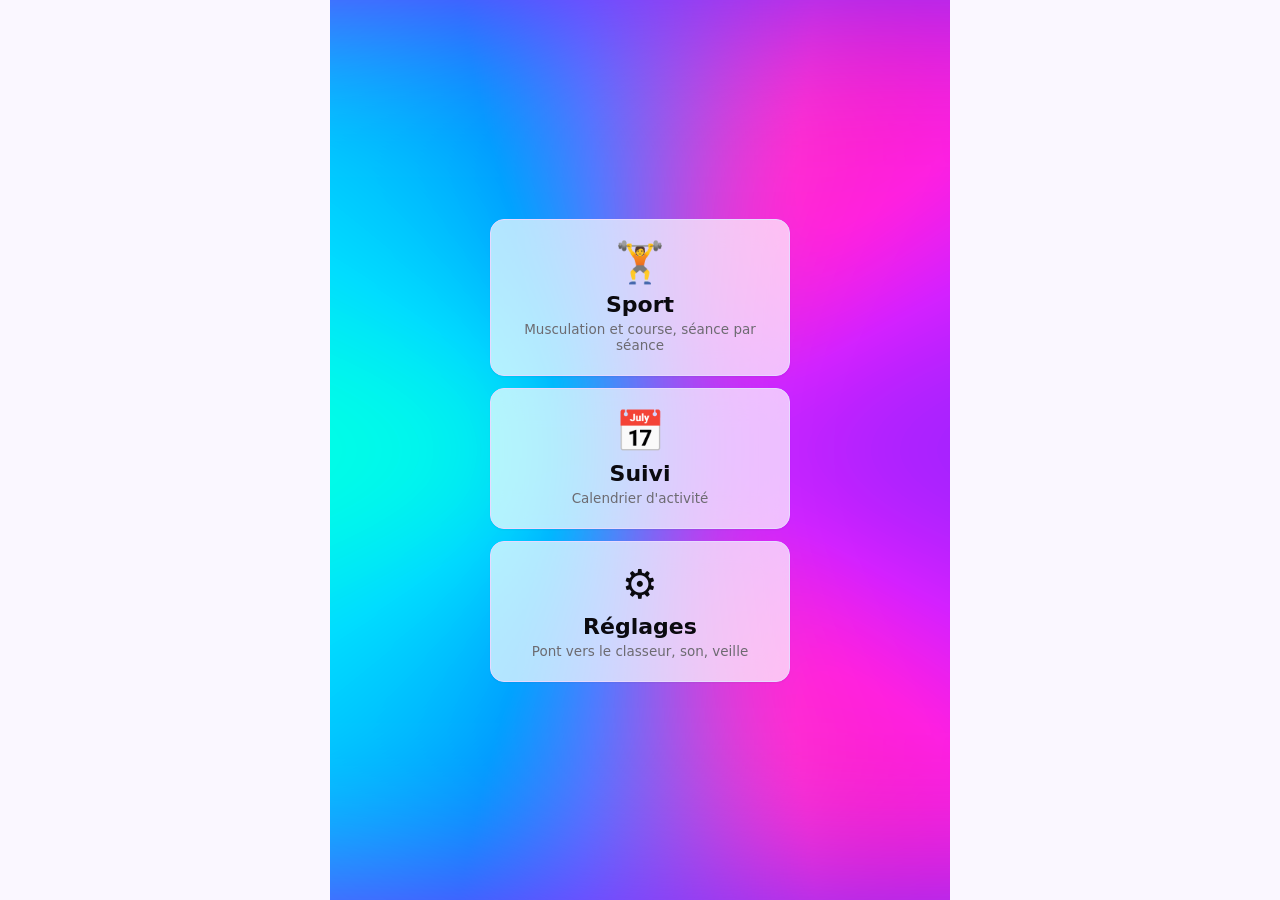
==== commit a2ceef7d: "Charte graphique generee depuis une photo, repos sans fondu, rest-pause sans repos force, surcharge " ====
--- a/index.html
+++ b/index.html
@@ -11,6 +11,8 @@
 <link rel="icon" href="icones/icone.svg" type="image/svg+xml">
 <link rel="apple-touch-icon" href="icones/icone-192.png">
 <link rel="stylesheet" href="css/style.css">
+<!-- Charte graphique générée depuis charte/palette.jpg (outils/charte.py). -->
+<link rel="stylesheet" href="css/charte.css">
 </head>
 <body>
 
@@ -114,6 +116,10 @@
   </header>
   <main class="corps">
     <p class="suivi-legende">Séances enregistrées ce jour-là (deux icônes au plus, ×N au-delà).</p>
+    <label class="bascule">
+      <input id="calendrier-sommeil" type="checkbox">
+      <span>Afficher les nuits renseignées</span>
+    </label>
     <div class="calendrier-nav">
       <button type="button" class="icone" id="calendrier-precedent" aria-label="Mois précédent">&#8249;</button>
       <span id="calendrier-mois" class="calendrier-mois"></span>
@@ -292,7 +298,16 @@
       <span>Remarque</span>
       <textarea id="remarque-suivi-champ" class="consigne-champ" rows="5" placeholder="Ce que vous voulez signaler."></textarea>
     </label>
-    <button id="bouton-remarque-suivi-envoyer" class="principal grand">Envoyer</button>
+    <!-- Même bouton animé que la fin de séance (29 septembre 2026). -->
+    <button id="bouton-remarque-suivi-envoyer" type="button" class="bouton-sync">
+      <span class="bouton-sync-cercle" aria-hidden="true">
+        <span class="bouton-sync-icone">&#8595;</span>
+        <span class="bouton-sync-carre"></span>
+      </span>
+      <span class="bouton-sync-orbite" aria-hidden="true"><span class="bouton-sync-point"></span></span>
+      <span class="bouton-sync-pastille" aria-hidden="true"></span>
+      <span id="bouton-remarque-suivi-texte" class="bouton-sync-texte">Envoyer</span>
+    </button>
     <p id="remarque-suivi-statut" class="message"></p>
   </main>
 </section>
@@ -611,8 +626,9 @@
       <input id="reglage-secret" type="text" autocomplete="off" placeholder="celui inscrit dans le script">
     </label>
     <label class="champ-large">
-      <span>Dégradé de l'accueil</span>
+      <span>Couleurs de l'application</span>
       <select id="reglage-degrade-accueil">
+        <option value="charte">Charte (photo)</option>
         <option value="desert">Desert Bloom</option>
         <option value="voltage">Quiet Voltage</option>
         <option value="filtered">Filtered Reality</option>
--- a/css/style.css
+++ b/css/style.css
@@ -1142,7 +1142,9 @@
   z-index: 50;
   pointer-events: none;
   border-radius: 50%;
-  background: var(--accent);
+  /* Dégradé néon (27 septembre 2026), même famille que l'écran de séance :
+     conique pour que les couleurs tournent autour du point d'appui. */
+  background: conic-gradient(from 0deg, #6a00ff, #0050e6, #00e5ff, #ff2bd6, #6a00ff);
   transform: scale(0);
   transition: transform .6s ease-out;
   will-change: transform;
@@ -1757,8 +1759,8 @@
   gap: 24px;
   /* Dégradé monochrome animé (26 septembre 2026, demande de l'utilisateur :
      « dégradé dynamique monochrome ») : quatre verts de la même famille que
-     --repos, dont la fenêtre glisse lentement. L'opacité de la couche est
-     pilotée par battre() (fondu jusqu'à 30 s de la fin), pas ici. */
+     --repos, dont la fenêtre glisse lentement. Opaque tout du long depuis
+     le 29 septembre 2026, battre() la masque d'un coup à 30 s de la fin. */
   background: linear-gradient(135deg, #103a24, var(--repos), #2f8a58, var(--repos), #103a24);
   background-size: 300% 300%;
   animation: repos-degrade 8s ease-in-out infinite alternate;
@@ -2215,6 +2217,9 @@
   stroke-linejoin: round;
 }
 .courbe circle { fill: var(--accent-clair); }
+/* Axes gradués de l'écran Surcharge progressive (29 septembre 2026). */
+.courbe-grille { stroke: var(--trait); stroke-width: 1; stroke-dasharray: 2 3; }
+.courbe-axe { fill: var(--texte-faible); font-size: 10px; }
 .courbe-legende {
   display: flex;
   align-items: baseline;
@@ -2496,3 +2501,49 @@
   text-shadow: 0 1px 3px rgba(0, 0, 0, .55);
   cursor: pointer;
 }
+
+/* Barre de progression de séance en néon électrique (27 septembre 2026,
+   demande de l'utilisateur) : remplissage cyan → violet → magenta qui
+   défile, halo lumineux qui grésille, étincelle blanche en bout de barre.
+   Même palette que le reste de l'écran de séance (bloc néon plus haut). */
+#ecran-seance .jauge-pilule-seance,
+.jauge-pilule-seance {
+  border-color: #6a00ff;
+  background: #14002e;
+  box-shadow: 0 0 6px rgba(0, 229, 255, .45), inset 0 0 6px rgba(106, 0, 255, .6);
+  overflow: visible;
+}
+.jauge-pilule-remplissage-accent {
+  position: relative;
+  background: linear-gradient(90deg, #00e5ff, #6a00ff, #ff2bd6, #00e5ff);
+  background-size: 300% 100%;
+  box-shadow: 0 0 8px #00e5ff, 0 0 16px rgba(255, 43, 214, .7);
+  animation: jauge-courant 1.6s linear infinite, jauge-gresille 2.3s steps(1) infinite;
+}
+.jauge-pilule-remplissage-accent::after {
+  content: '';
+  position: absolute;
+  right: -3px;
+  top: 50%;
+  width: 8px;
+  height: 8px;
+  margin-top: -4px;
+  border-radius: 50%;
+  background: #fff;
+  box-shadow: 0 0 6px #fff, 0 0 12px #00e5ff, 0 0 18px #ff2bd6;
+  animation: jauge-etincelle .5s ease-in-out infinite alternate;
+}
+@keyframes jauge-courant { to { background-position: 300% 0; } }
+@keyframes jauge-gresille {
+  0%, 100% { filter: brightness(1); }
+  41% { filter: brightness(1.6); }
+  43% { filter: brightness(.8); }
+  45% { filter: brightness(1.4); }
+  78% { filter: brightness(1.8); }
+  80% { filter: brightness(1); }
+}
+@keyframes jauge-etincelle { from { transform: scale(.7); opacity: .7; } to { transform: scale(1.3); opacity: 1; } }
+@media (prefers-reduced-motion: reduce) {
+  .jauge-pilule-remplissage-accent,
+  .jauge-pilule-remplissage-accent::after { animation: none; }
+}
--- a/css/charte.css
+++ b/css/charte.css
@@ -0,0 +1,144 @@
+/* Charte graphique générée — NE PAS ÉDITER css/charte.css À LA MAIN.
+   Modèle : charte/modele.css ; couleurs : charte/palette.jpg ;
+   générateur : python outils/charte.py (voir son en-tête).
+
+   Ne s'applique que sous html[data-charte="photo"] (réglage « Charte
+   (photo) » du dégradé, par défaut) : css/style.css garde les anciennes
+   couleurs, choisir une autre palette dans les Réglages y ramène.
+
+   Palette source : rose #ff2daa, violet #7b2dff, bleu #00a3ff,
+   menthe #00ffd5, encre #0b0a0f. Le reste en est dérivé : fond clair
+   teinté, versions « encre » assombries pour le texte (WCAG AA sur le fond
+   de champ), versions pâles pour les fonds teintés. */
+
+html[data-charte="photo"] {
+  --fond: #faf7ff;
+  --fond-carte: #ffffff;
+  --fond-champ: #f4eeff;
+  --trait: #e7d9ff;
+  --texte: #0b0a0f;
+  --texte-faible: #6d6b71;
+  --accent: #7b2dff;
+  --accent-clair: #0471b0;
+  --hausse: #067b6a;
+  --baisse: #c42585;
+  --danger: #c42585;
+  --repos: #3d1a7b;
+  --repos-anneau: #00ffd5;
+  --repos-anneau-fin: #ff2daa;
+  --mesure-bras: #0471b0;
+  --muscu-fatigue: #ffa0d9;
+  --muscu-charge: #caabff;
+  --muscu-recuperation: #8cd6ff;
+  --muscu-pret: #73ffe8;
+  --tonnage-hausse-fond: rgba(6, 123, 106, .14);
+  --tonnage-hausse-bord: rgba(6, 123, 106, .45);
+  --tonnage-baisse-fond: rgba(196, 37, 133, .14);
+  --tonnage-baisse-bord: rgba(196, 37, 133, .45);
+  --serpent-debut: #ff2daa;
+  --serpent-fin: #7b2dff;
+  --interference-1: #067b6a;
+  --interference-2: #057784;
+  --interference-3: #04739e;
+  --interference-4: #1368ba;
+  --interference-5: #3f4fd7;
+  --interference-6: #6c35f5;
+  --interference-7: #8d2be0;
+  --interference-8: #a928b3;
+  --interference-9: #c42585;
+}
+
+/* Fonds vivants : une seule palette, celle de la photo, sur les quatre
+   écrans ; chaque écran part d'un angle différent pour ne pas se ressembler. */
+html[data-charte="photo"] [data-palette="charte"] {
+  --fv1: #7b2dff; --fv2: #ff2daa; --fv3: #00a3ff;
+  --fv4: #00ffd5; --fv5: #00a3ff; --fv6: #ff2daa;
+}
+html[data-charte="photo"] #ecran-accueil .fond-vivant { animation-delay: -6s; }
+html[data-charte="photo"] #ecran-suivi .fond-vivant { animation-delay: -12s; }
+html[data-charte="photo"] #ecran-reglages .fond-vivant { animation-delay: -18s; }
+html[data-charte="photo"] #ecran-menu,
+html[data-charte="photo"] #ecran-accueil,
+html[data-charte="photo"] #ecran-suivi,
+html[data-charte="photo"] #ecran-reglages {
+  --texte-faible: #6d6b71;
+  --accent-clair: #7b2dff;
+}
+
+/* Fonds teintés et états. */
+html[data-charte="photo"] .reprise { background: rgba(123, 45, 255, .08); }
+html[data-charte="photo"] .pastille-en-cours { background: rgba(123, 45, 255, .12); }
+html[data-charte="photo"] #exo-muscle { background: rgba(123, 45, 255, .12); }
+html[data-charte="photo"] .echauffement-jour { background: rgba(123, 45, 255, .06); }
+html[data-charte="photo"] .ligne-serie.faite { background: rgba(0, 163, 255, .12); }
+html[data-charte="photo"] .alerte-incomplete { background: rgba(196, 37, 133, .1); }
+html[data-charte="photo"] .badge.envoye { background: rgba(6, 123, 106, .14); }
+html[data-charte="photo"] .badge.attente { background: rgba(196, 37, 133, .14); }
+html[data-charte="photo"] .principal:active { background: #3d1a7b; }
+html[data-charte="photo"] .footing-champs input::placeholder,
+html[data-charte="photo"] .ligne-serie input::placeholder { color: #6d6b71; }
+html[data-charte="photo"] .gainage-degrade {
+  background: linear-gradient(90deg, #067b6a, #0471b0, #7b2dff, #c42585);
+}
+
+/* Calendrier et Sommeil : le bleu de la palette plutôt que les bleus nuit. */
+html[data-charte="photo"] .calendrier-case.a-sommeil { background: #0471b0; border-color: #0471b0; }
+html[data-charte="photo"] #ecran-sommeil {
+  background: linear-gradient(180deg, #0471b0 0%, #7b2dff 45%, #3d1a7b 75%, #27134b 100%);
+}
+html[data-charte="photo"] .sommeil-creneau.sommeil { background: #00a3ff; }
+
+/* Vague de démarrage. */
+html[data-charte="photo"] .vague-demarrage {
+  background: conic-gradient(from 0deg, #7b2dff, #00a3ff, #00ffd5, #ff2daa, #7b2dff);
+}
+
+/* Bouton d'envoi animé. */
+html[data-charte="photo"] .bouton-sync {
+  --sync-couleur: #00a3ff;
+  --sync-remplissage: #064f7b;
+  --sync-vert: #00ffd5;
+}
+
+/* Écran de séance et repos plein écran (bloc néon de css/style.css). */
+html[data-charte="photo"] #ecran-seance,
+html[data-charte="photo"] #minuterie-plein-ecran {
+  --accent: #7b2dff;
+  --accent-clair: #0471b0;
+  --neon-cyan: #00a3ff;
+  --neon-magenta: #ff2daa;
+  --repos: #3d1a7b;
+  --repos-anneau: #00ffd5;
+  --repos-anneau-fin: #ff2daa;
+}
+html[data-charte="photo"] #ecran-seance #exo-muscle { background: rgba(123, 45, 255, .1); }
+html[data-charte="photo"] #ecran-seance .ligne-serie.faite { background: rgba(0, 163, 255, .12); }
+html[data-charte="photo"] #ecran-seance .principal,
+html[data-charte="photo"] #ecran-seance .ligne-serie-restpause.actif {
+  box-shadow: 0 0 0 1px rgba(123, 45, 255, .25), 0 4px 18px rgba(123, 45, 255, .35);
+}
+html[data-charte="photo"] #ecran-seance #jauge-remplie { box-shadow: 0 0 8px rgba(0, 163, 255, .6); }
+html[data-charte="photo"] #minuterie-plein-ecran {
+  background: linear-gradient(135deg, #27134b, #3d1a7b, #7b2dff, #064f7b, #27134b);
+  background-size: 300% 300%;
+}
+html[data-charte="photo"] #minuterie-plein-ecran .minuterie-anneau {
+  filter: drop-shadow(0 0 6px rgba(0, 255, 213, .7)) drop-shadow(0 0 14px rgba(255, 45, 170, .45));
+}
+html[data-charte="photo"] #minuterie-plein-ecran-chiffres,
+html[data-charte="photo"] #minuterie-bilan-chiffres { text-shadow: 0 0 12px rgba(0, 163, 255, .8); }
+
+/* Barre de progression néon. */
+html[data-charte="photo"] .jauge-pilule-seance {
+  border-color: #7b2dff;
+  background: #27134b;
+  box-shadow: 0 0 6px rgba(0, 163, 255, .45), inset 0 0 6px rgba(123, 45, 255, .6);
+}
+html[data-charte="photo"] .jauge-pilule-remplissage-accent {
+  background: linear-gradient(90deg, #00a3ff, #7b2dff, #ff2daa, #00ffd5, #00a3ff);
+  background-size: 300% 100%;
+  box-shadow: 0 0 8px #00a3ff, 0 0 16px rgba(255, 45, 170, .7);
+}
+html[data-charte="photo"] .jauge-pilule-remplissage-accent::after {
+  box-shadow: 0 0 6px #fff, 0 0 12px #00ffd5, 0 0 18px #ff2daa;
+}
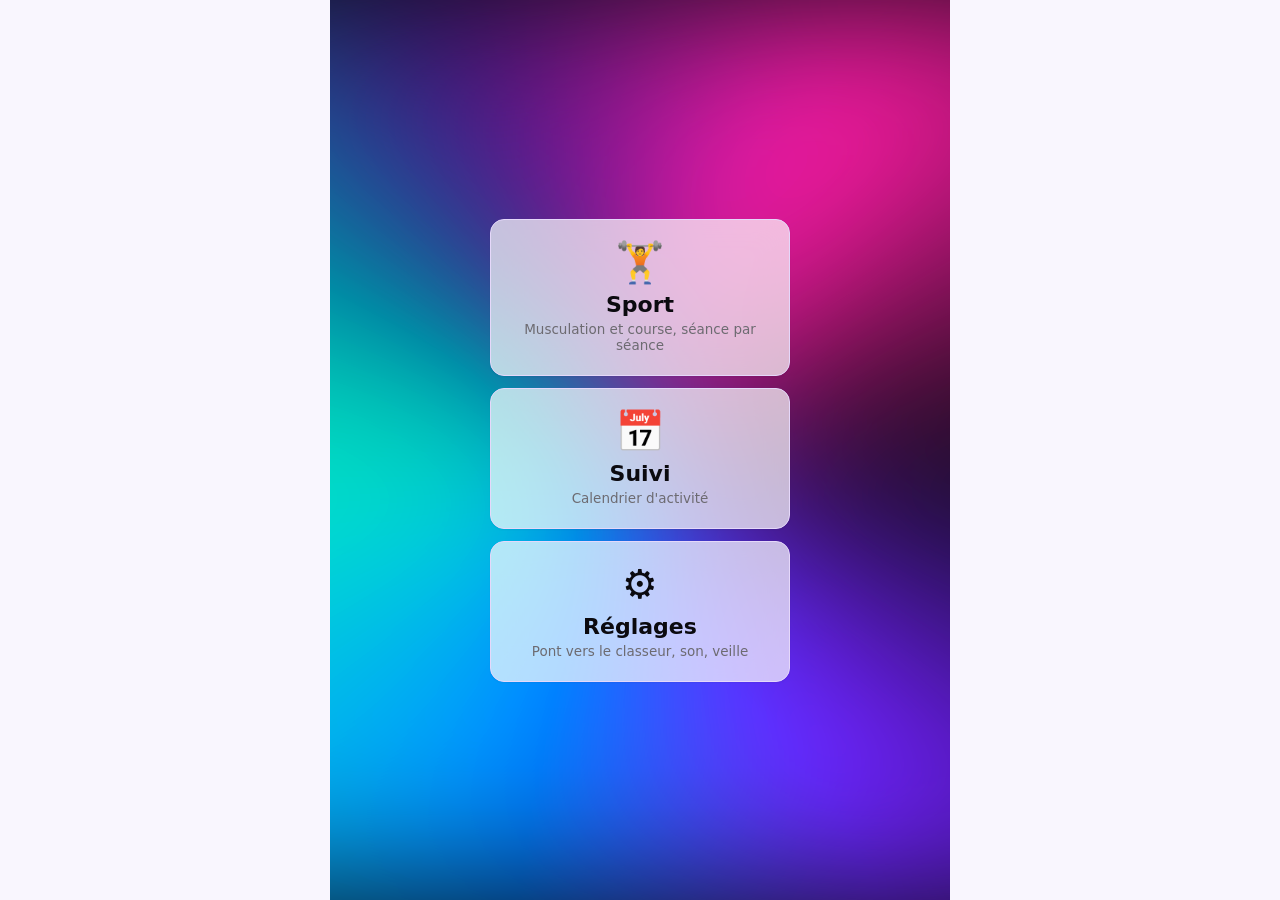
==== commit 1c90d72c: "Echauffement sur fond vivant, vague de demarrage retiree, farmer walk retire du gainage, marche de l" ====
--- a/index.html
+++ b/index.html
@@ -319,6 +319,7 @@
      pas affiché ici. Sauté à la reprise d'une séance déjà commencée : voir
      commencer() dans js/app.js. -->
 <section id="ecran-demarrage" class="ecran">
+  <div class="fond-vivant" aria-hidden="true"></div>
   <header class="barre">
     <button id="bouton-demarrage-retour" class="icone" aria-label="Retour">&#8592;</button>
     <div class="barre-titre"><span id="demarrage-jour"></span></div>
@@ -500,9 +501,6 @@
 <input id="amorce-clavier" class="amorce-clavier" type="text"
        inputmode="decimal" tabindex="-1" aria-hidden="true">
 
-<!-- Vague de couleur au démarrage d'une séance, demande de l'utilisateur le
-     16 septembre 2026 : voir lancerAnimationDemarrage() dans js/app.js. -->
-<div id="vague-demarrage" class="vague-demarrage" aria-hidden="true"></div>
 
 <!-- Écart de tonnage avec la même série la semaine passée, affiché 2 s après
      chaque série validée (demande de l'utilisateur le 16 septembre 2026) :
--- a/css/style.css
+++ b/css/style.css
@@ -265,7 +265,7 @@
    distinctes de l'accueil et entre elles). Propriétés communes
    (géométrie, flou, échelle) regroupées sur `.fond-vivant` nu plutôt que
    répétées par écran ; seule la couleur change, voir plus bas. */
-#ecran-menu, #ecran-accueil, #ecran-suivi, #ecran-reglages {
+#ecran-menu, #ecran-accueil, #ecran-suivi, #ecran-reglages, #ecran-demarrage {
   position: relative;
   overflow: hidden;
   background: var(--fond);
@@ -273,7 +273,8 @@
 #ecran-menu > *:not(.fond-vivant),
 #ecran-accueil > *:not(.fond-vivant),
 #ecran-suivi > *:not(.fond-vivant),
-#ecran-reglages > *:not(.fond-vivant) { position: relative; z-index: 1; }
+#ecran-reglages > *:not(.fond-vivant),
+#ecran-demarrage > *:not(.fond-vivant) { position: relative; z-index: 1; }
 /* Recalé sur l'original le 26 septembre 2026 (capture du CodePen fournie
    par l'utilisateur : « un peu trop zoomé », « bord noir, rotation un peu
    plus rapide », « peut-être le tourner à 90° » ; code lu sur la page
@@ -308,9 +309,9 @@
    l'accueil prenant le choix des réglages et les trois autres les trois
    palettes restantes. Les variables --fv1 à --fv6 descendent jusqu'à la
    couche et au fond de chaque écran. */
-#ecran-menu, #ecran-accueil, #ecran-suivi, #ecran-reglages { background: var(--fv1); }
+#ecran-menu, #ecran-accueil, #ecran-suivi, #ecran-reglages, #ecran-demarrage { background: var(--fv1); }
 #ecran-menu .fond-vivant, #ecran-accueil .fond-vivant,
-#ecran-suivi .fond-vivant, #ecran-reglages .fond-vivant {
+#ecran-suivi .fond-vivant, #ecran-reglages .fond-vivant, #ecran-demarrage .fond-vivant {
   background: conic-gradient(from 0deg,
     var(--fv1), var(--fv2), var(--fv3), var(--fv4), var(--fv5), var(--fv6), var(--fv1));
 }
@@ -1118,38 +1119,6 @@
 .demarrage-nom { font-size: 26px; margin: 4px 0 16px; }
 #bouton-demarrage-commencer { margin-top: 24px; }
 
-/* Vague de couleur qui envahit l'écran au démarrage d'une séance (demande de
-   l'utilisateur le 16 septembre 2026) : un cercle qui part du point d'appui
-   (--x/--y, posés par lancerAnimationDemarrage()) et couvre tout l'écran,
-   révélant la fiche du premier exercice déjà rendue dessous. `pointer-events:
-   none` : elle ne doit jamais intercepter un geste.
-
-   Redessiné le 16 septembre 2026 (signalé saccadé) : un `clip-path: circle()`
-   qui grandit oblige le navigateur à recalculer la forme du découpage à
-   chaque image, repeint par le thread principal plutôt que le compositeur —
-   coûteux sur un cercle qui finit par couvrir tout l'écran. Un disque à
-   taille fixe (300vmax, largement plus grand que n'importe quel écran dans
-   n'importe quelle orientation) positionné au point d'appui et mis à l'échelle
-   via `transform: scale()` obtient le même effet visuel en ne bougeant qu'une
-   propriété compositée, sans jamais retoucher la géométrie. */
-.vague-demarrage {
-  position: fixed;
-  top: var(--y, 50%);
-  left: var(--x, 50%);
-  width: 300vmax;
-  height: 300vmax;
-  margin: -150vmax 0 0 -150vmax;
-  z-index: 50;
-  pointer-events: none;
-  border-radius: 50%;
-  /* Dégradé néon (27 septembre 2026), même famille que l'écran de séance :
-     conique pour que les couleurs tournent autour du point d'appui. */
-  background: conic-gradient(from 0deg, #6a00ff, #0050e6, #00e5ff, #ff2bd6, #6a00ff);
-  transform: scale(0);
-  transition: transform .6s ease-out;
-  will-change: transform;
-}
-.vague-demarrage.actif { transform: scale(1); }
 
 .comparaison-tonnage {
   position: fixed;
@@ -1733,15 +1702,13 @@
 .jauge-pilule-remplissage-accent { background: var(--texte-faible); }
 
 /* Plein écran repris le 16 septembre 2026, à la demande de l'utilisateur,
-   sur le même principe que .vague-demarrage (position:fixed, inset:0) :
+   en couche position:fixed, inset:0 :
    la panne du 27 août 2026 venait du clavier virtuel qui poussait une
    couche plein écran hors du cadre visible une fois ouvert. Cette
    fois-ci, lancerMinuterie() ferme le clavier avant de l'afficher plutôt
    que d'essayer de suivre sa hauteur (suivreClavier/visualViewport,
    fragile et déjà abandonné une fois) : sans clavier ouvert, rien ne
-   pousse la couche hors du viewport. z-index au-dessus de la vague de
-   démarrage (50), qui ne peut de toute façon pas être active en même
-   temps qu'un repos.
+   pousse la couche hors du viewport.
 
    Bloquant tout le repos, il aurait aussi empêché de travailler sur la
    fiche suivante pendant que la minuterie tourne par-dessus (décision du
@@ -2418,7 +2385,7 @@
    bulles ») : le texte principal reste bien au-dessus du seuil, le texte
    secondaire foncé (#3b4643) tombe vers ~4,8:1 au pire point, toujours AA. */
 :root { --verre: rgba(255, 255, 255, .7); }
-#ecran-menu, #ecran-accueil, #ecran-suivi, #ecran-reglages {
+#ecran-menu, #ecran-accueil, #ecran-suivi, #ecran-reglages, #ecran-demarrage {
   --texte-faible: #3b4643;
   --accent-clair: #226059;
 }
@@ -2426,7 +2393,12 @@
    cours, étiquettes de Réglages — même verre plutôt que du texte posé à nu
    sur un fond qui passe du clair au presque noir. */
 #ecran-accueil .reprise,
-#ecran-reglages .corps {
+#ecran-reglages .corps,
+/* Échauffement (4 octobre 2026, « tu as oublié les pages d'échauffement ») :
+   même fond vivant que les menus, seuls les blocs de texte sur le verre
+   (tout le corps en verre délavait le fond). */
+#ecran-demarrage .demarrage-nom { padding: 8px 12px; border-radius: var(--rayon); }
+#ecran-demarrage .corps > :not(button) {
   background: var(--verre);
   backdrop-filter: blur(16px);
   -webkit-backdrop-filter: blur(16px);
--- a/css/charte.css
+++ b/css/charte.css
@@ -6,139 +6,136 @@
    (photo) » du dégradé, par défaut) : css/style.css garde les anciennes
    couleurs, choisir une autre palette dans les Réglages y ramène.
 
-   Palette source : rose #ff2daa, violet #7b2dff, bleu #00a3ff,
-   menthe #00ffd5, encre #0b0a0f. Le reste en est dérivé : fond clair
+   Palette source : rose #e22997, violet #6e29e2, bleu #0191e2,
+   menthe #01e2bd, encre #0b0a0f. Le reste en est dérivé : fond clair
    teinté, versions « encre » assombries pour le texte (WCAG AA sur le fond
    de champ), versions pâles pour les fonds teintés. */
 
 html[data-charte="photo"] {
-  --fond: #faf7ff;
+  --fond: #f9f6fe;
   --fond-carte: #ffffff;
-  --fond-champ: #f4eeff;
-  --trait: #e7d9ff;
+  --fond-champ: #f3eefd;
+  --trait: #e5d8fa;
   --texte: #0b0a0f;
   --texte-faible: #6d6b71;
-  --accent: #7b2dff;
-  --accent-clair: #0471b0;
-  --hausse: #067b6a;
-  --baisse: #c42585;
-  --danger: #c42585;
-  --repos: #3d1a7b;
-  --repos-anneau: #00ffd5;
-  --repos-anneau-fin: #ff2daa;
-  --mesure-bras: #0471b0;
-  --muscu-fatigue: #ffa0d9;
-  --muscu-charge: #caabff;
-  --muscu-recuperation: #8cd6ff;
-  --muscu-pret: #73ffe8;
-  --tonnage-hausse-fond: rgba(6, 123, 106, .14);
-  --tonnage-hausse-bord: rgba(6, 123, 106, .45);
-  --tonnage-baisse-fond: rgba(196, 37, 133, .14);
-  --tonnage-baisse-bord: rgba(196, 37, 133, .45);
-  --serpent-debut: #ff2daa;
-  --serpent-fin: #7b2dff;
-  --interference-1: #067b6a;
-  --interference-2: #057784;
+  --accent: #6e29e2;
+  --accent-clair: #0470b0;
+  --hausse: #067a6a;
+  --baisse: #c62586;
+  --danger: #c62586;
+  --repos: #37186e;
+  --repos-anneau: #01e2bd;
+  --repos-anneau-fin: #e22997;
+  --mesure-bras: #0470b0;
+  --muscu-fatigue: #f29fd0;
+  --muscu-charge: #c5a9f3;
+  --muscu-recuperation: #8dcdf2;
+  --muscu-pret: #73efdb;
+  --tonnage-hausse-fond: rgba(6, 122, 106, .14);
+  --tonnage-hausse-bord: rgba(6, 122, 106, .45);
+  --tonnage-baisse-fond: rgba(198, 37, 134, .14);
+  --tonnage-baisse-bord: rgba(198, 37, 134, .45);
+  --serpent-debut: #e22997;
+  --serpent-fin: #6e29e2;
+  --interference-1: #067a6a;
+  --interference-2: #057684;
   --interference-3: #04739e;
-  --interference-4: #1368ba;
-  --interference-5: #3f4fd7;
-  --interference-6: #6c35f5;
-  --interference-7: #8d2be0;
-  --interference-8: #a928b3;
-  --interference-9: #c42585;
+  --interference-4: #1167b6;
+  --interference-5: #394dc9;
+  --interference-6: #6032dc;
+  --interference-7: #8428cb;
+  --interference-8: #a526a8;
+  --interference-9: #c62586;
 }
 
 /* Fonds vivants : une seule palette, celle de la photo, sur les quatre
    écrans ; chaque écran part d'un angle différent pour ne pas se ressembler. */
 html[data-charte="photo"] [data-palette="charte"] {
-  --fv1: #7b2dff; --fv2: #ff2daa; --fv3: #00a3ff;
-  --fv4: #00ffd5; --fv5: #00a3ff; --fv6: #ff2daa;
+  --fv1: #0b0a0f; --fv2: #6e29e2; --fv3: #0191e2;
+  --fv4: #01e2bd; --fv5: #37186e; --fv6: #e22997;
 }
 html[data-charte="photo"] #ecran-accueil .fond-vivant { animation-delay: -6s; }
 html[data-charte="photo"] #ecran-suivi .fond-vivant { animation-delay: -12s; }
 html[data-charte="photo"] #ecran-reglages .fond-vivant { animation-delay: -18s; }
+html[data-charte="photo"] #ecran-demarrage .fond-vivant { animation-delay: -9s; }
 html[data-charte="photo"] #ecran-menu,
 html[data-charte="photo"] #ecran-accueil,
 html[data-charte="photo"] #ecran-suivi,
-html[data-charte="photo"] #ecran-reglages {
+html[data-charte="photo"] #ecran-reglages,
+html[data-charte="photo"] #ecran-demarrage {
   --texte-faible: #6d6b71;
-  --accent-clair: #7b2dff;
+  --accent-clair: #6e29e2;
 }
 
 /* Fonds teintés et états. */
-html[data-charte="photo"] .reprise { background: rgba(123, 45, 255, .08); }
-html[data-charte="photo"] .pastille-en-cours { background: rgba(123, 45, 255, .12); }
-html[data-charte="photo"] #exo-muscle { background: rgba(123, 45, 255, .12); }
-html[data-charte="photo"] .echauffement-jour { background: rgba(123, 45, 255, .06); }
-html[data-charte="photo"] .ligne-serie.faite { background: rgba(0, 163, 255, .12); }
-html[data-charte="photo"] .alerte-incomplete { background: rgba(196, 37, 133, .1); }
-html[data-charte="photo"] .badge.envoye { background: rgba(6, 123, 106, .14); }
-html[data-charte="photo"] .badge.attente { background: rgba(196, 37, 133, .14); }
-html[data-charte="photo"] .principal:active { background: #3d1a7b; }
+html[data-charte="photo"] .reprise { background: rgba(110, 41, 226, .08); }
+html[data-charte="photo"] .pastille-en-cours { background: rgba(110, 41, 226, .12); }
+html[data-charte="photo"] #exo-muscle { background: rgba(110, 41, 226, .12); }
+html[data-charte="photo"] .echauffement-jour { background: rgba(110, 41, 226, .06); }
+html[data-charte="photo"] .ligne-serie.faite { background: rgba(1, 145, 226, .12); }
+html[data-charte="photo"] .alerte-incomplete { background: rgba(198, 37, 134, .1); }
+html[data-charte="photo"] .badge.envoye { background: rgba(6, 122, 106, .14); }
+html[data-charte="photo"] .badge.attente { background: rgba(198, 37, 134, .14); }
+html[data-charte="photo"] .principal:active { background: #37186e; }
 html[data-charte="photo"] .footing-champs input::placeholder,
 html[data-charte="photo"] .ligne-serie input::placeholder { color: #6d6b71; }
 html[data-charte="photo"] .gainage-degrade {
-  background: linear-gradient(90deg, #067b6a, #0471b0, #7b2dff, #c42585);
+  background: linear-gradient(90deg, #067a6a, #0470b0, #6e29e2, #c62586);
 }
 
 /* Calendrier et Sommeil : le bleu de la palette plutôt que les bleus nuit. */
-html[data-charte="photo"] .calendrier-case.a-sommeil { background: #0471b0; border-color: #0471b0; }
+html[data-charte="photo"] .calendrier-case.a-sommeil { background: #0470b0; border-color: #0470b0; }
 html[data-charte="photo"] #ecran-sommeil {
-  background: linear-gradient(180deg, #0471b0 0%, #7b2dff 45%, #3d1a7b 75%, #27134b 100%);
+  background: linear-gradient(180deg, #0470b0 0%, #6e29e2 45%, #37186e 75%, #241244 100%);
 }
-html[data-charte="photo"] .sommeil-creneau.sommeil { background: #00a3ff; }
-
-/* Vague de démarrage. */
-html[data-charte="photo"] .vague-demarrage {
-  background: conic-gradient(from 0deg, #7b2dff, #00a3ff, #00ffd5, #ff2daa, #7b2dff);
-}
+html[data-charte="photo"] .sommeil-creneau.sommeil { background: #0191e2; }
 
 /* Bouton d'envoi animé. */
 html[data-charte="photo"] .bouton-sync {
-  --sync-couleur: #00a3ff;
-  --sync-remplissage: #064f7b;
-  --sync-vert: #00ffd5;
+  --sync-couleur: #0191e2;
+  --sync-remplissage: #07476e;
+  --sync-vert: #01e2bd;
 }
 
 /* Écran de séance et repos plein écran (bloc néon de css/style.css). */
 html[data-charte="photo"] #ecran-seance,
 html[data-charte="photo"] #minuterie-plein-ecran {
-  --accent: #7b2dff;
-  --accent-clair: #0471b0;
-  --neon-cyan: #00a3ff;
-  --neon-magenta: #ff2daa;
-  --repos: #3d1a7b;
-  --repos-anneau: #00ffd5;
-  --repos-anneau-fin: #ff2daa;
+  --accent: #6e29e2;
+  --accent-clair: #0470b0;
+  --neon-cyan: #0191e2;
+  --neon-magenta: #e22997;
+  --repos: #37186e;
+  --repos-anneau: #01e2bd;
+  --repos-anneau-fin: #e22997;
 }
-html[data-charte="photo"] #ecran-seance #exo-muscle { background: rgba(123, 45, 255, .1); }
-html[data-charte="photo"] #ecran-seance .ligne-serie.faite { background: rgba(0, 163, 255, .12); }
+html[data-charte="photo"] #ecran-seance #exo-muscle { background: rgba(110, 41, 226, .1); }
+html[data-charte="photo"] #ecran-seance .ligne-serie.faite { background: rgba(1, 145, 226, .12); }
 html[data-charte="photo"] #ecran-seance .principal,
 html[data-charte="photo"] #ecran-seance .ligne-serie-restpause.actif {
-  box-shadow: 0 0 0 1px rgba(123, 45, 255, .25), 0 4px 18px rgba(123, 45, 255, .35);
+  box-shadow: 0 0 0 1px rgba(110, 41, 226, .25), 0 4px 18px rgba(110, 41, 226, .35);
 }
-html[data-charte="photo"] #ecran-seance #jauge-remplie { box-shadow: 0 0 8px rgba(0, 163, 255, .6); }
+html[data-charte="photo"] #ecran-seance #jauge-remplie { box-shadow: 0 0 8px rgba(1, 145, 226, .6); }
 html[data-charte="photo"] #minuterie-plein-ecran {
-  background: linear-gradient(135deg, #27134b, #3d1a7b, #7b2dff, #064f7b, #27134b);
+  background: linear-gradient(135deg, #241244, #37186e, #6e29e2, #07476e, #241244);
   background-size: 300% 300%;
 }
 html[data-charte="photo"] #minuterie-plein-ecran .minuterie-anneau {
-  filter: drop-shadow(0 0 6px rgba(0, 255, 213, .7)) drop-shadow(0 0 14px rgba(255, 45, 170, .45));
+  filter: drop-shadow(0 0 6px rgba(1, 226, 189, .7)) drop-shadow(0 0 14px rgba(226, 41, 151, .45));
 }
 html[data-charte="photo"] #minuterie-plein-ecran-chiffres,
-html[data-charte="photo"] #minuterie-bilan-chiffres { text-shadow: 0 0 12px rgba(0, 163, 255, .8); }
+html[data-charte="photo"] #minuterie-bilan-chiffres { text-shadow: 0 0 12px rgba(1, 145, 226, .8); }
 
 /* Barre de progression néon. */
 html[data-charte="photo"] .jauge-pilule-seance {
-  border-color: #7b2dff;
-  background: #27134b;
-  box-shadow: 0 0 6px rgba(0, 163, 255, .45), inset 0 0 6px rgba(123, 45, 255, .6);
+  border-color: #6e29e2;
+  background: #241244;
+  box-shadow: 0 0 6px rgba(1, 145, 226, .45), inset 0 0 6px rgba(110, 41, 226, .6);
 }
 html[data-charte="photo"] .jauge-pilule-remplissage-accent {
-  background: linear-gradient(90deg, #00a3ff, #7b2dff, #ff2daa, #00ffd5, #00a3ff);
+  background: linear-gradient(90deg, #0191e2, #6e29e2, #01e2bd, #0191e2);
   background-size: 300% 100%;
-  box-shadow: 0 0 8px #00a3ff, 0 0 16px rgba(255, 45, 170, .7);
+  box-shadow: 0 0 8px #0191e2, 0 0 16px rgba(226, 41, 151, .7);
 }
 html[data-charte="photo"] .jauge-pilule-remplissage-accent::after {
-  box-shadow: 0 0 6px #fff, 0 0 12px #00ffd5, 0 0 18px #ff2daa;
+  box-shadow: 0 0 6px #fff, 0 0 12px #01e2bd, 0 0 18px #e22997;
 }
